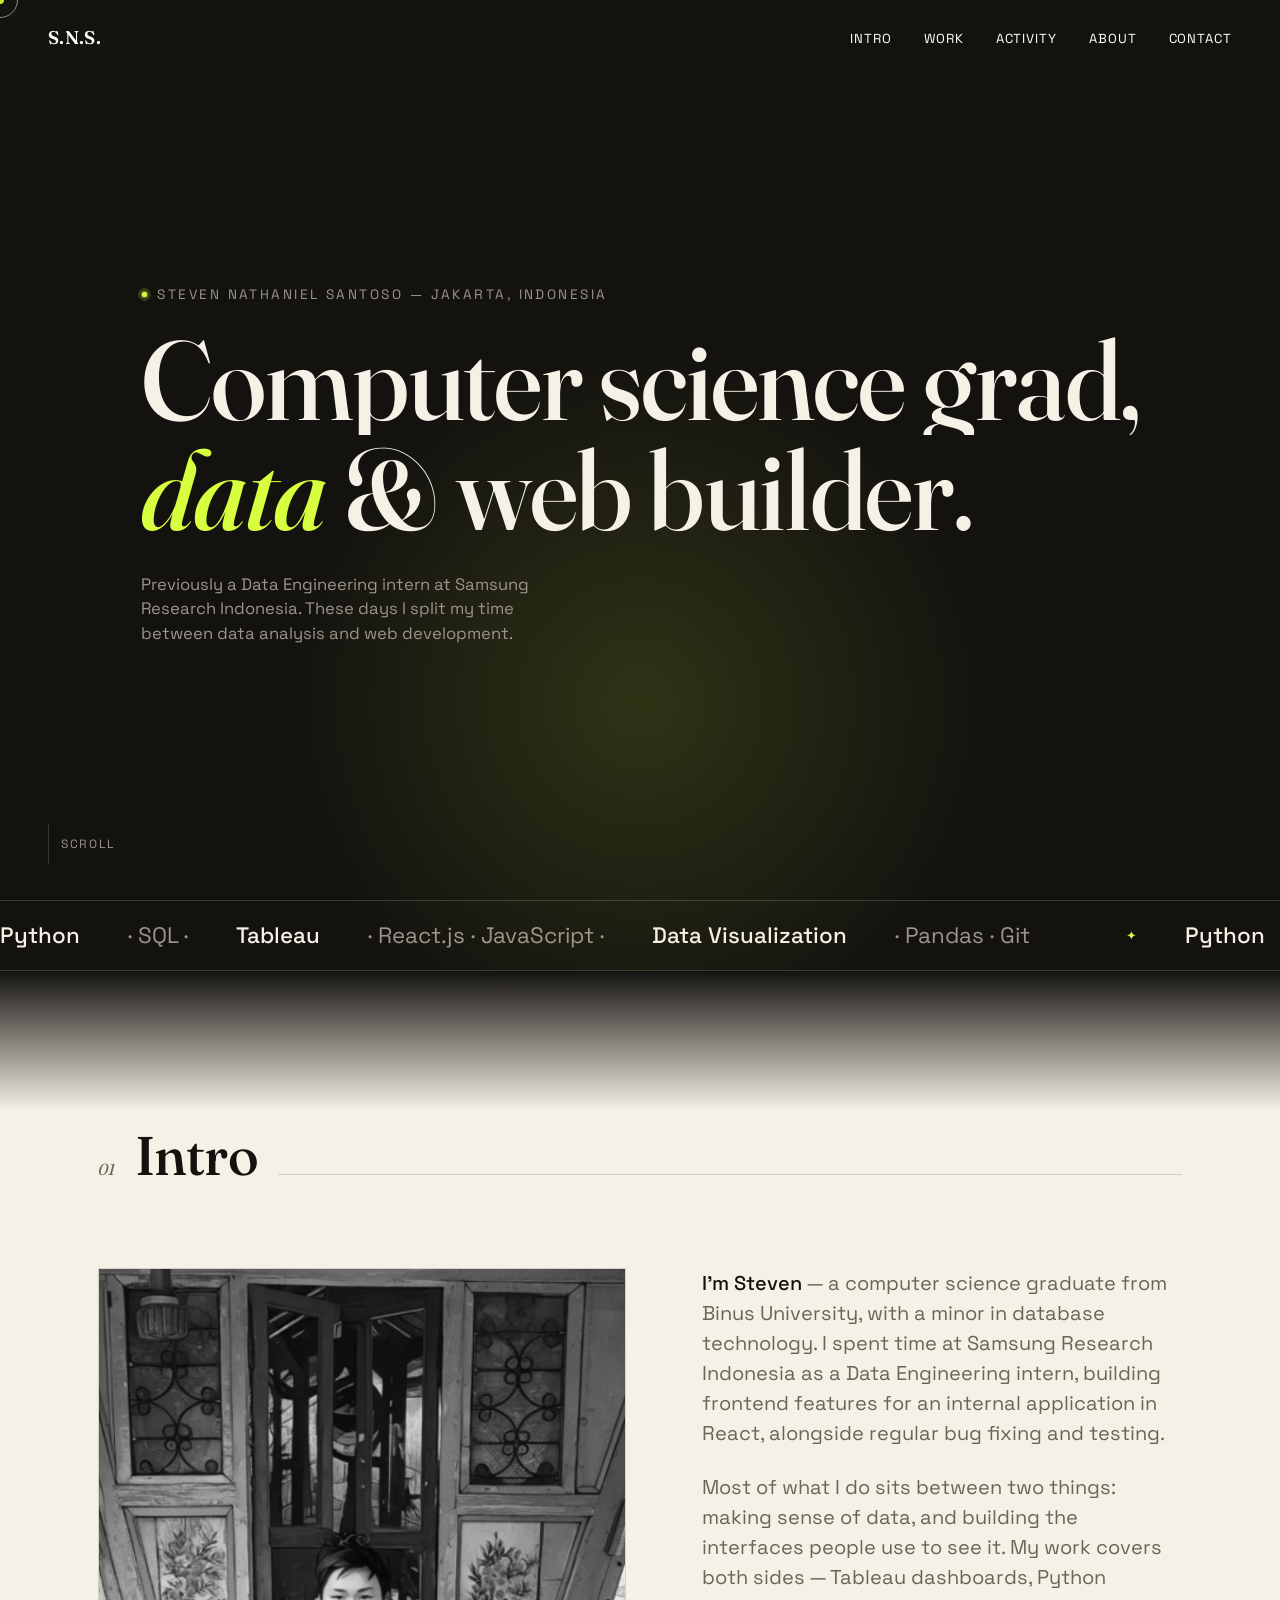
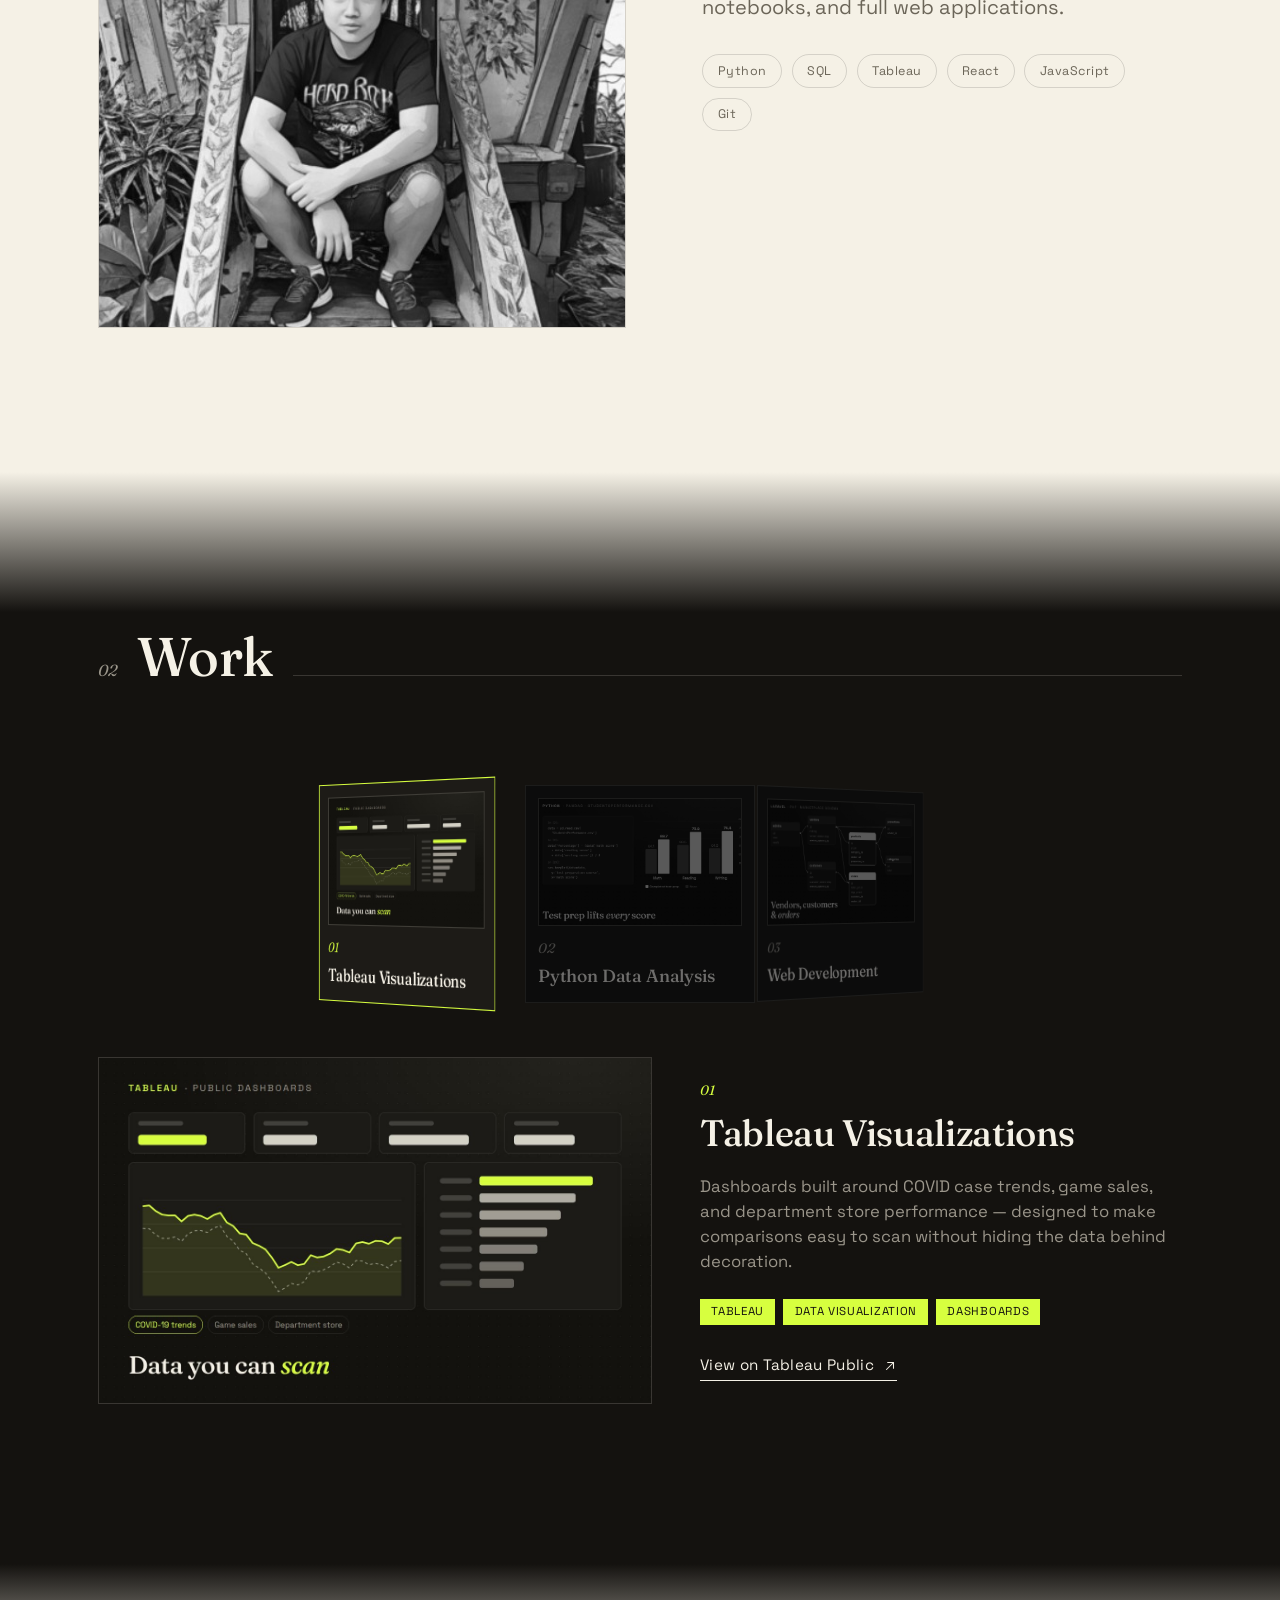
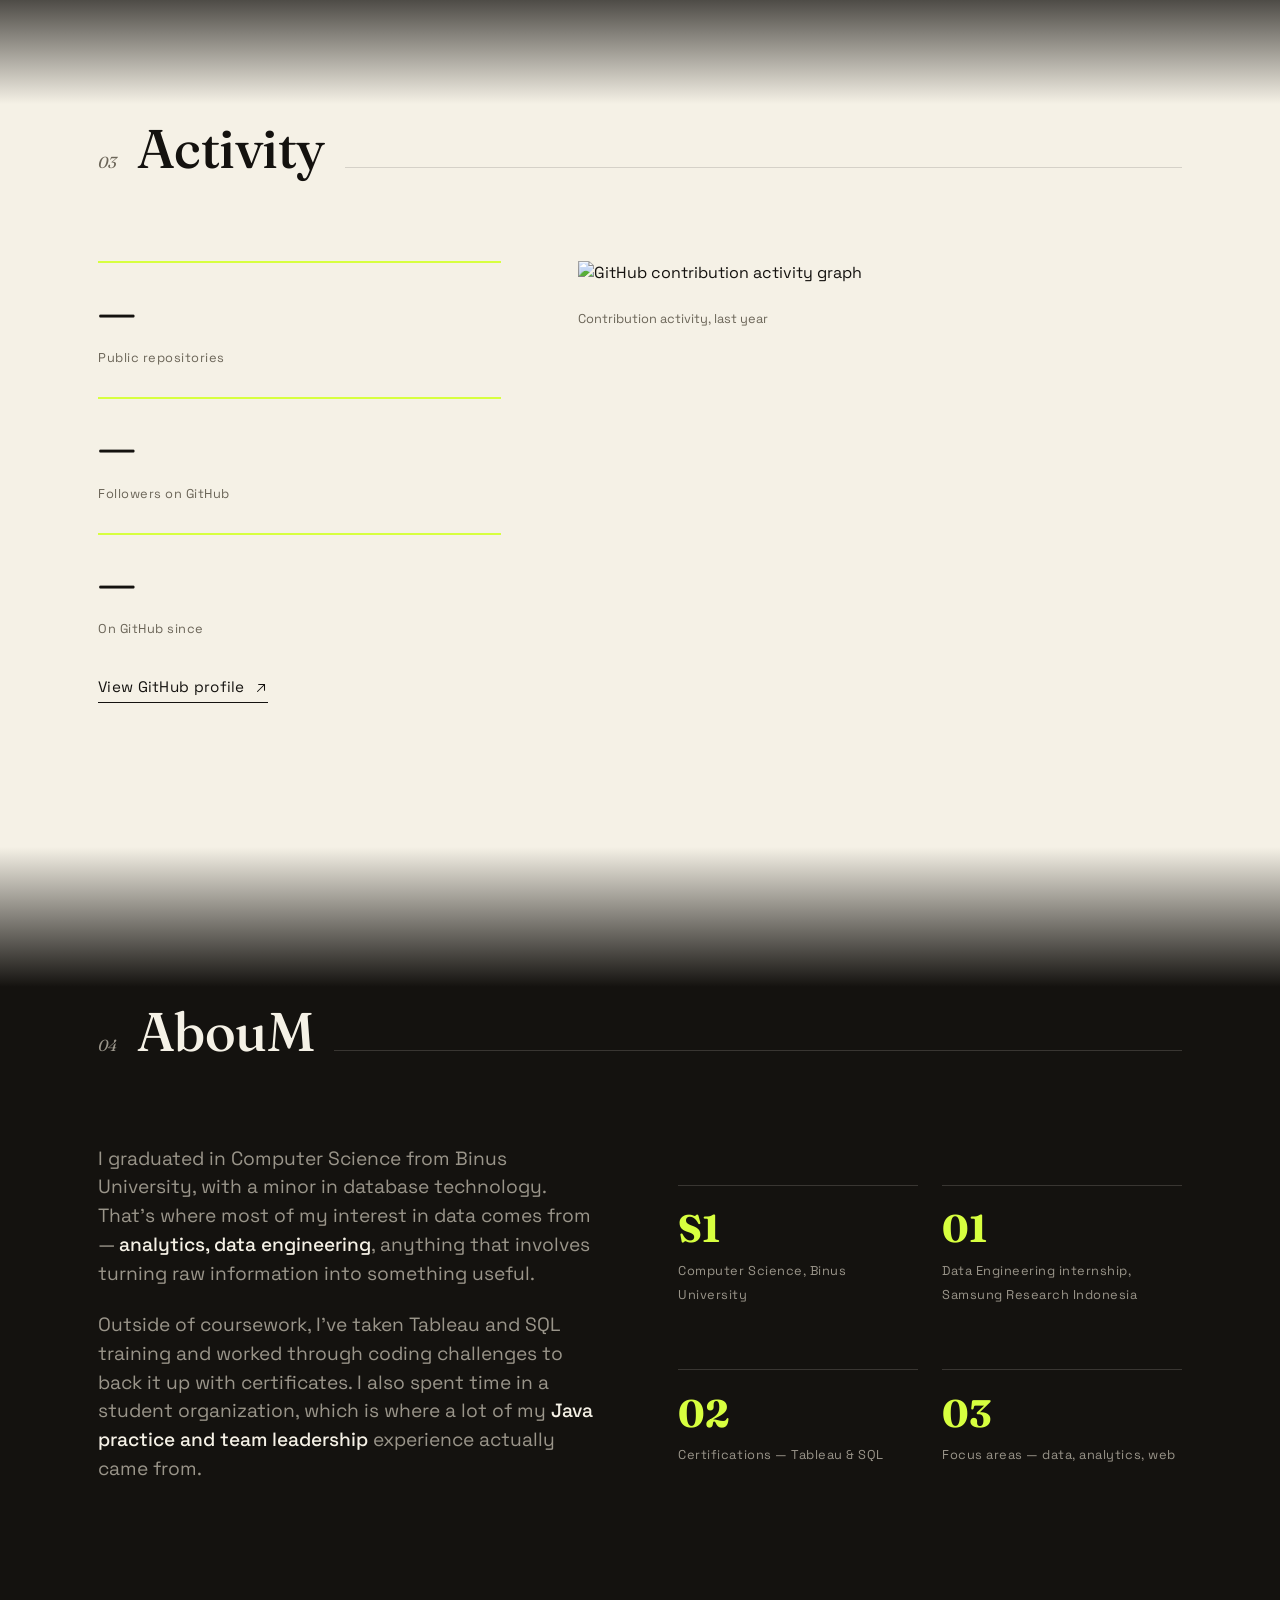
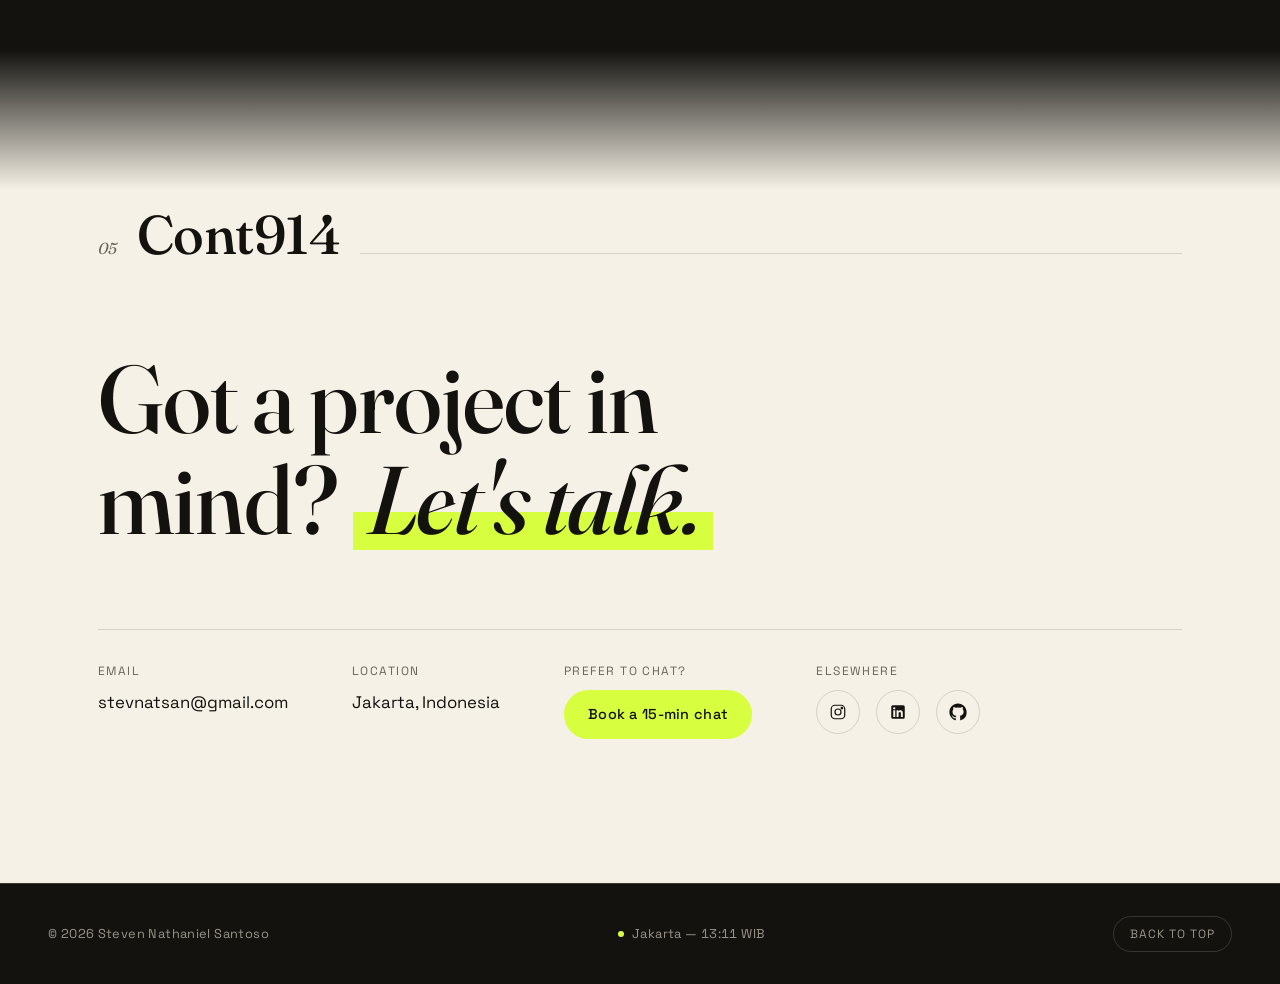
==== index.html @ 6336bec2 "Merge pull request #9 from Stevnatsan/claude/mobile-website-compatibility-7t43sc Turn Work section i" ====
<!DOCTYPE html>
<html lang="en">
<head>
	<meta charset="utf-8" />
	<meta name="viewport" content="width=device-width, initial-scale=1" />
	<title>Steven Nathaniel Santoso — Portfolio</title>
	<meta name="description" content="Steven Nathaniel Santoso — data and web development portfolio. Tableau dashboards, Python data analysis, and full-stack web projects." />

	<link rel="preconnect" href="https://fonts.googleapis.com" />
	<link rel="preconnect" href="https://fonts.gstatic.com" crossorigin />
	<link rel="preconnect" href="https://api.github.com" />
	<link rel="preconnect" href="https://app.cal.com" />
	<link href="https://fonts.googleapis.com/css2?family=Fraunces:ital,opsz,wght@0,9..144,400;0,9..144,500;0,9..144,600;1,9..144,500&family=Space+Grotesk:wght@400;500;700&display=swap" rel="stylesheet" />

	<link rel="stylesheet" href="assets/css/portfolio.css" />
</head>
<body id="top">

	<a class="skip-link" href="#main">Skip to content</a>

	<!-- grain texture overlay -->
	<svg class="grain" xmlns="http://www.w3.org/2000/svg" aria-hidden="true">
		<filter id="noise"><feTurbulence type="fractalNoise" baseFrequency="0.85" numOctaves="2" stitchTiles="stitch" /></filter>
		<rect width="100%" height="100%" filter="url(#noise)" />
	</svg>

	<!-- preloader -->
	<div class="preloader" aria-hidden="true">
		<span class="preloader__mark">Steven N. Santoso</span>
		<span class="preloader__count">0%</span>
	</div>

	<!-- custom cursor -->
	<div class="cursor"></div>
	<div class="cursor-ring"></div>

	<!-- header -->
	<header class="site-header">
		<a class="logo" href="#top" data-magnetic>S.N.S.</a>
		<nav class="site-nav" id="site-nav">
			<ul>
				<li><a href="#intro">Intro</a></li>
				<li><a href="#work">Work</a></li>
				<li><a href="#activity">Activity</a></li>
				<li><a href="#about">About</a></li>
				<li><a href="#contact">Contact</a></li>
			</ul>
		</nav>
		<button class="nav-toggle" id="nav-toggle" aria-label="Toggle navigation" aria-expanded="false" aria-controls="site-nav">
			<svg width="22" height="22" viewBox="0 0 24 24" fill="none" stroke="currentColor" stroke-width="1.8" stroke-linecap="round"><line x1="3" y1="7" x2="21" y2="7"/><line x1="3" y1="17" x2="21" y2="17"/></svg>
		</button>
	</header>

	<main id="main" tabindex="-1">

		<!-- hero — dark -->
		<section class="hero tone-dark" id="hero">
			<div class="hero__glow" aria-hidden="true"></div>
			<div class="container">
				<p class="hero__eyebrow">Steven Nathaniel Santoso — Jakarta, Indonesia</p>
				<h1>
					<span class="line"><span>Computer science grad,</span></span>
					<span class="line"><span><em>data</em> &amp; web builder.</span></span>
				</h1>
				<p class="hero__sub">Previously a Data Engineering intern at Samsung Research Indonesia. These days I split my time between data analysis and web development.</p>
			</div>
			<div class="hero__scroll">
				<span class="hero__scroll-line"></span>
				Scroll
			</div>
		</section>

		<!-- marquee — dark -->
		<div class="marquee tone-dark" aria-hidden="true">
			<div class="marquee__track">
				<span><b>Python</b> · SQL · <b>Tableau</b> · React.js · JavaScript · <b>Data Visualization</b> · Pandas · Git</span>
				<span><b>Python</b> · SQL · <b>Tableau</b> · React.js · JavaScript · <b>Data Visualization</b> · Pandas · Git</span>
			</div>
		</div>

		<!-- intro — light -->
		<section class="tone-light" id="intro">
			<div class="container">
				<div class="section-head">
					<span class="num">01</span>
					<h2>Intro</h2>
					<span class="rule"></span>
				</div>
				<div class="intro__grid">
					<div class="intro__portrait reveal">
						<img src="images/Profilepicture.jpeg" alt="Portrait of Steven Nathaniel Santoso" loading="lazy" />
					</div>
					<div class="intro__text">
						<p class="reveal"><b>I'm Steven</b> — a computer science graduate from Binus University, with a minor in database technology. I spent time at Samsung Research Indonesia as a Data Engineering intern, building frontend features for an internal application in React, alongside regular bug fixing and testing.</p>
						<p class="reveal" data-delay="100">Most of what I do sits between two things: making sense of data, and building the interfaces people use to see it. My work covers both sides — Tableau dashboards, Python notebooks, and full web applications.</p>
						<div class="intro__tags reveal" data-delay="200">
							<span>Python</span><span>SQL</span><span>Tableau</span><span>React</span><span>JavaScript</span><span>Git</span>
						</div>
					</div>
				</div>
			</div>
		</section>

		<!-- work — dark -->
		<section class="tone-dark" id="work">
			<div class="container">
				<div class="section-head">
					<span class="num">02</span>
					<h2>Work</h2>
					<span class="rule"></span>
				</div>

				<div class="project-fan reveal">
					<div class="project-fan__ring">
						<button type="button" class="project-fan__card is-active" style="--i:-1" data-target="project-1" aria-controls="project-1" aria-pressed="true">
							<span class="project-fan__media"><img src="images/cover-tableau.jpg" alt="" loading="lazy" /></span>
							<span class="project-fan__index">01</span>
							<span class="project-fan__title">Tableau Visualizations</span>
						</button>
						<button type="button" class="project-fan__card" style="--i:0" data-target="project-2" aria-controls="project-2" aria-pressed="false">
							<span class="project-fan__media"><img src="images/cover-python.jpg" alt="" loading="lazy" /></span>
							<span class="project-fan__index">02</span>
							<span class="project-fan__title">Python Data Analysis</span>
						</button>
						<button type="button" class="project-fan__card" style="--i:1" data-target="project-3" aria-controls="project-3" aria-pressed="false">
							<span class="project-fan__media"><img src="images/cover-web.jpg" alt="" loading="lazy" /></span>
							<span class="project-fan__index">03</span>
							<span class="project-fan__title">Web Development</span>
						</button>
					</div>
					<div class="project-fan__details">
						<div class="project-fan__detail is-active" id="project-1">
							<img class="project-fan__cover" src="images/cover-tableau.jpg" alt="Dashboard-style cover for the Tableau visualizations" loading="lazy" />
							<div class="project-fan__body">
								<span class="project-fan__index">01</span>
								<h3 class="project-fan__detail-title">Tableau Visualizations</h3>
								<p class="project__desc">Dashboards built around COVID case trends, game sales, and department store performance — designed to make comparisons easy to scan without hiding the data behind decoration.</p>
								<div class="project__tags"><span>Tableau</span><span>Data Visualization</span><span>Dashboards</span></div>
								<a class="project__link" href="https://public.tableau.com/app/profile/steven.nathaniel.santoso/vizzes" target="_blank" rel="noopener">
									View on Tableau Public
									<svg viewBox="0 0 24 24" fill="none" stroke="currentColor" stroke-width="1.8" stroke-linecap="round" stroke-linejoin="round"><line x1="6" y1="18" x2="18" y2="6"/><polyline points="8 6 18 6 18 16"/></svg>
								</a>
							</div>
						</div>
						<div class="project-fan__detail" id="project-2">
							<img class="project-fan__cover" src="images/cover-python.jpg" alt="Bar chart from the Students Performance notebook: students who completed test prep scored higher in math, reading and writing" loading="lazy" />
							<div class="project-fan__body">
								<span class="project-fan__index">02</span>
								<h3 class="project-fan__detail-title">Python Data Analysis</h3>
								<p class="project__desc">Notebooks focused on cleaning raw datasets and comparing variables to produce predictive results, charted out as clear, readable graphs.</p>
								<div class="project__tags"><span>Python</span><span>Pandas</span><span>Predictive Analysis</span></div>
								<a class="project__link" href="https://github.com/Stevnatsan/Python-Collab" target="_blank" rel="noopener">
									View on GitHub
									<svg viewBox="0 0 24 24" fill="none" stroke="currentColor" stroke-width="1.8" stroke-linecap="round" stroke-linejoin="round"><line x1="6" y1="18" x2="18" y2="6"/><polyline points="8 6 18 6 18 16"/></svg>
								</a>
							</div>
						</div>
						<div class="project-fan__detail" id="project-3">
							<img class="project-fan__cover" src="images/cover-web.jpg" alt="Database diagram of the marketplace app: admins, vendors, customers, products, orders, promotions and categories" loading="lazy" />
							<div class="project-fan__body">
								<span class="project-fan__index">03</span>
								<h3 class="project-fan__detail-title">Web Development</h3>
								<p class="project__desc">Full-stack projects with a working database behind them, built with usability in mind — following the eight golden rules of interface design rather than just chasing a look.</p>
								<div class="project__tags"><span>JavaScript</span><span>Full-Stack</span><span>Database</span></div>
								<a class="project__link" href="https://github.com/Stevnatsan/Web-Development" target="_blank" rel="noopener">
									View on GitHub
									<svg viewBox="0 0 24 24" fill="none" stroke="currentColor" stroke-width="1.8" stroke-linecap="round" stroke-linejoin="round"><line x1="6" y1="18" x2="18" y2="6"/><polyline points="8 6 18 6 18 16"/></svg>
								</a>
							</div>
						</div>
					</div>
				</div>
			</div>
		</section>

		<!-- activity — light -->
		<section class="tone-light" id="activity">
			<div class="container">
				<div class="section-head">
					<span class="num">03</span>
					<h2>Activity</h2>
					<span class="rule"></span>
				</div>
				<div class="activity__grid">
					<div class="activity__stats reveal">
						<div class="stat"><strong data-stat="repos">—</strong><span>Public repositories</span></div>
						<div class="stat"><strong data-stat="followers">—</strong><span>Followers on GitHub</span></div>
						<div class="stat"><strong data-stat="since">—</strong><span>On GitHub since</span></div>
						<a class="project__link" href="https://github.com/Stevnatsan" target="_blank" rel="noopener">
							View GitHub profile
							<svg viewBox="0 0 24 24" fill="none" stroke="currentColor" stroke-width="1.8" stroke-linecap="round" stroke-linejoin="round"><line x1="6" y1="18" x2="18" y2="6"/><polyline points="8 6 18 6 18 16"/></svg>
						</a>
					</div>
					<div class="activity__heatmap reveal" data-delay="120">
						<div class="heatmap" id="heatmap" role="img" aria-label="GitHub contribution activity over the last year">
							<p class="heatmap__loading">Loading contribution activity…</p>
						</div>
						<span class="heatmap__total" id="heatmap-total"></span>
					</div>
				</div>
			</div>
		</section>

		<!-- about — dark -->
		<section class="tone-dark" id="about">
			<div class="container">
				<div class="section-head">
					<span class="num">04</span>
					<h2>About</h2>
					<span class="rule"></span>
				</div>
				<div class="about__grid">
					<div class="about">
						<p class="reveal">I graduated in Computer Science from Binus University, with a minor in database technology. That's where most of my interest in data comes from — <b>analytics, data engineering</b>, anything that involves turning raw information into something useful.</p>
						<p class="reveal" data-delay="100">Outside of coursework, I've taken Tableau and SQL training and worked through coding challenges to back it up with certificates. I also spent time in a student organization, which is where a lot of my <b>Java practice and team leadership</b> experience actually came from.</p>
					</div>
					<div class="about__stats reveal" data-delay="150">
						<div><strong>S1</strong><span>Computer Science, Binus University</span></div>
						<div><strong>01</strong><span>Data Engineering internship, Samsung Research Indonesia</span></div>
						<div><strong>02</strong><span>Certifications — Tableau &amp; SQL</span></div>
						<div><strong>03</strong><span>Focus areas — data, analytics, web</span></div>
					</div>
				</div>
			</div>
		</section>

		<!-- contact — light -->
		<section class="tone-light" id="contact">
			<div class="container contact">
				<div class="section-head">
					<span class="num">05</span>
					<h2>Contact</h2>
					<span class="rule"></span>
				</div>
				<h2 class="big reveal">Got a project in mind? <a href="mailto:stevnatsan@gmail.com" data-magnetic>Let's talk.</a></h2>
				<div class="contact__meta reveal" data-delay="100">
					<div class="contact__col">
						<span class="label">Email</span>
						<a href="mailto:stevnatsan@gmail.com">stevnatsan@gmail.com</a>
					</div>
					<div class="contact__col">
						<span class="label">Location</span>
						<p>Jakarta, Indonesia</p>
					</div>
					<div class="contact__col">
						<span class="label">Prefer to chat?</span>
						<button class="btn-accent" data-cal-link="steven-santoso" data-cal-config='{"layout":"month_view"}' data-magnetic>
							Book a 15-min chat
						</button>
					</div>
					<div class="contact__col">
						<span class="label">Elsewhere</span>
						<div class="contact__socials">
							<a href="https://www.instagram.com/steven.ns/" target="_blank" rel="noopener" aria-label="Instagram" data-magnetic>
								<svg viewBox="0 0 24 24" fill="none" stroke="currentColor" stroke-width="1.6"><rect x="3" y="3" width="18" height="18" rx="5"/><circle cx="12" cy="12" r="4"/><circle cx="17.2" cy="6.8" r="1"/></svg>
							</a>
							<a href="https://www.linkedin.com/in/steven-nathaniel-santoso-10338a22a/" target="_blank" rel="noopener" aria-label="LinkedIn" data-magnetic>
								<svg viewBox="0 0 24 24" fill="currentColor"><path d="M19 3H5a2 2 0 0 0-2 2v14a2 2 0 0 0 2 2h14a2 2 0 0 0 2-2V5a2 2 0 0 0-2-2ZM8.34 18.5H5.67V9.77h2.67v8.73ZM7 8.6a1.55 1.55 0 1 1 0-3.1 1.55 1.55 0 0 1 0 3.1Zm11.5 9.9h-2.67v-4.24c0-1.01-.02-2.3-1.4-2.3-1.41 0-1.63 1.1-1.63 2.24v4.3H10.1V9.77h2.56v1.19h.04c.36-.68 1.23-1.4 2.53-1.4 2.7 0 3.2 1.78 3.2 4.1v4.84Z"/></svg>
							</a>
							<a href="https://github.com/Stevnatsan" target="_blank" rel="noopener" aria-label="GitHub" data-magnetic>
								<svg viewBox="0 0 24 24" fill="currentColor"><path d="M12 .5C5.73.5.5 5.73.5 12c0 5.09 3.29 9.4 7.86 10.93.57.1.78-.25.78-.55 0-.27-.01-1.15-.02-2.09-3.2.7-3.88-1.36-3.88-1.36-.53-1.33-1.29-1.69-1.29-1.69-1.05-.72.08-.71.08-.71 1.17.08 1.78 1.2 1.78 1.2 1.03 1.77 2.71 1.26 3.37.96.1-.75.4-1.26.73-1.55-2.55-.29-5.23-1.28-5.23-5.69 0-1.26.45-2.29 1.19-3.09-.12-.29-.52-1.46.11-3.05 0 0 .97-.31 3.18 1.18a10.9 10.9 0 0 1 5.8 0c2.2-1.49 3.17-1.18 3.17-1.18.63 1.59.23 2.76.11 3.05.74.8 1.19 1.83 1.19 3.09 0 4.42-2.69 5.39-5.25 5.68.41.36.78 1.08.78 2.17 0 1.57-.01 2.83-.01 3.22 0 .3.2.66.79.55A10.99 10.99 0 0 0 23.5 12C23.5 5.73 18.27.5 12 .5Z"/></svg>
							</a>
						</div>
					</div>
				</div>
			</div>
		</section>

	</main>

	<footer class="site-footer tone-dark">
		<p>&copy; <span data-year>2026</span> Steven Nathaniel Santoso</p>
		<p class="live-clock"><span class="live-dot" aria-hidden="true"></span><span data-clock>Jakarta — --:-- WIB</span></p>
		<a class="back-to-top" href="#top">Back to top</a>
	</footer>

	<!-- Cal.com embed (official snippet) -->
	<script type="text/javascript">
		(function (C, A, L) { let p = function (a, ar) { a.q.push(ar); }; let d = C.document; C.Cal = C.Cal || function () { let cal = C.Cal; let ar = arguments; if (!cal.loaded) { cal.ns = {}; cal.q = cal.q || []; d.head.appendChild(d.createElement("script")).src = A; cal.loaded = true; } if (ar[0] === L) { const api = function () { p(api, arguments); }; const namespace = ar[1]; api.q = api.q || []; if (typeof namespace === "string") { cal.ns[namespace] = cal.ns[namespace] || api; p(cal.ns[namespace], ar); p(cal, ["initNamespace", namespace]); } else p(cal, ar); return; } p(cal, ar); }; })(window, "https://app.cal.com/embed/embed.js", "init");
		Cal("init", { origin: "https://cal.com" });
		Cal("ui", { styles: { branding: { brandColor: "#d7ff3f" } }, hideEventTypeDetails: false, layout: "month_view" });
	</script>

	<script src="assets/js/portfolio.js"></script>
</body>
</html>
---- assets/css/portfolio.css ----
/* =========================================================
   Steven N. Santoso — Portfolio
   "Two-Tone Print": background flips light/dark per section,
   single accent color used consistently across both.
   ========================================================= */

:root{
  --accent: #d7ff3f;
  --accent-ink: #14120f;

  /* dark-tone defaults — anything outside an explicit .tone-* wrapper
     (fixed header, cursor, preloader, grain) inherits these */
  --bg: #14120f;
  --ink: #f5f1e6;
  --muted: #9a958a;
  --line: rgba(245,241,230,.16);
  --panel: #1d1b17;

  --font-display: "Fraunces", "Iowan Old Style", ui-serif, Georgia, serif;
  --font-body: "Space Grotesk", "Segoe UI", ui-sans-serif, system-ui, sans-serif;

  --container: 1180px;
  --gutter: clamp(1.25rem, 4vw, 3rem);
  --ease: cubic-bezier(.16,.84,.24,1);
}

.tone-light{
  --bg: #f5f1e6;
  --ink: #14120f;
  --muted: #6b6558;
  --line: rgba(20,18,15,.14);
  --panel: #ece5d4;
}
.tone-dark{
  --bg: #14120f;
  --ink: #f5f1e6;
  --muted: #9a958a;
  --line: rgba(245,241,230,.16);
  --panel: #1d1b17;
}

*, *::before, *::after{ box-sizing: border-box; }
html{ background: var(--bg); scroll-behavior: smooth; }
body{
  margin: 0;
  background: var(--bg);
  color: var(--ink);
  font-family: var(--font-body);
  font-size: 16px;
  line-height: 1.5;
  -webkit-font-smoothing: antialiased;
  overflow-x: hidden;
}
img{ max-width: 100%; display: block; }
a{ color: inherit; text-decoration: none; }
ul{ list-style: none; margin: 0; padding: 0; }
h1,h2,h3,h4,p{ margin: 0; }
button{ font: inherit; background: none; border: none; }

::selection{ background: var(--accent); color: var(--accent-ink); }

.container{
  max-width: var(--container);
  margin-inline: auto;
  padding-inline: var(--gutter);
}

/* ---------- skip link ---------- */
.skip-link{
  position: fixed;
  top: -100%;
  left: 1rem;
  z-index: 1000;
  background: var(--accent);
  color: var(--accent-ink);
  padding: .75rem 1.25rem;
  border-radius: 999px;
  font-size: .85rem;
  font-weight: 500;
  transition: top .2s var(--ease);
}
.skip-link:focus{ top: 1rem; }
/* tabindex="-1" makes #main a valid focus target for the skip link above;
   it's not itself interactive, so it doesn't need a ring drawn around
   the entire page content. */
main:focus{ outline: none; }

/* ---------- grain overlay ---------- */
.grain{
  position: fixed;
  inset: 0;
  z-index: 500;
  pointer-events: none;
  opacity: .05;
  mix-blend-mode: overlay;
}

/* ---------- preloader ---------- */
.preloader{
  position: fixed;
  inset: 0;
  z-index: 900;
  background: #14120f;
  display: flex;
  align-items: flex-end;
  justify-content: space-between;
  padding: var(--gutter);
  font-family: var(--font-body);
}
.preloader__mark{
  font-size: .85rem;
  letter-spacing: .12em;
  color: #9a958a;
  text-transform: uppercase;
}
.preloader__count{
  font-family: var(--font-display);
  font-size: clamp(3rem, 12vw, 8rem);
  font-weight: 500;
  color: var(--accent);
  font-variant-numeric: tabular-nums;
}
.preloader.is-done{
  transition: transform .9s var(--ease);
  transform: translateY(-100%);
}

/* ---------- custom cursor ---------- */
.cursor{
  position: fixed;
  top: 0; left: 0;
  width: 8px; height: 8px;
  border-radius: 50%;
  background: var(--accent);
  pointer-events: none;
  z-index: 800;
  transform: translate(-50%,-50%);
  mix-blend-mode: difference;
  display: none;
}
.cursor-ring{
  position: fixed;
  top: 0; left: 0;
  width: 36px; height: 36px;
  border-radius: 50%;
  border: 1px solid rgba(255,255,255,.55);
  pointer-events: none;
  z-index: 799;
  mix-blend-mode: difference;
  transform: translate(-50%,-50%);
  transition: width .25s var(--ease), height .25s var(--ease), border-color .25s var(--ease);
  display: none;
}
.cursor-ring.is-active{ width: 60px; height: 60px; border-color: var(--accent); }
@media (hover:hover) and (pointer:fine){
  .cursor, .cursor-ring{ display: block; }
}

/* ---------- header ---------- */
.site-header{
  position: fixed;
  top: 0; left: 0; right: 0;
  z-index: 300;
  display: flex;
  align-items: center;
  justify-content: space-between;
  padding: 1.5rem var(--gutter);
  color: #fff;
  transition: top .4s var(--ease);
}
.site-header .logo{
  font-family: var(--font-display);
  font-weight: 600;
  font-size: 1.15rem;
  letter-spacing: .02em;
  mix-blend-mode: difference;
}
.site-nav ul{
  display: flex;
  gap: clamp(.85rem, 2.5vw, 2.2rem);
}
.site-nav a{
  position: relative;
  font-size: .82rem;
  letter-spacing: .07em;
  text-transform: uppercase;
  padding-bottom: 2px;
  mix-blend-mode: difference;
}
.site-nav a::after{
  content: "";
  position: absolute;
  left: 0; bottom: 0;
  height: 1px;
  width: 100%;
  background: currentColor;
  transform: scaleX(0);
  transform-origin: right;
  transition: transform .4s var(--ease);
}
.site-nav a:hover::after{ transform: scaleX(1); transform-origin: left; }

.nav-toggle{
  display: none;
  align-items: center;
  justify-content: center;
  width: 44px;
  height: 44px;
  margin-right: -11px; /* offsets the larger hit target so the icon stays visually aligned with the edge */
  color: #fff;
  cursor: pointer;
  touch-action: manipulation;
}

@media (max-width: 760px){
  .site-nav{
    position: fixed;
    top: 0; left: 0; right: 0;
    background: #14120f;
    display: flex;
    flex-direction: column;
    align-items: center;
    padding: 6.5rem 0 2.5rem;
    box-shadow: 0 24px 48px rgba(0,0,0,.35);
    transform: translateY(-100%);
    transition: transform .4s var(--ease);
    z-index: 250;
  }
  .site-nav.is-open{ transform: translateY(0); }
  .site-nav ul{ flex-direction: column; text-align: center; gap: 1.25rem; }
  .site-nav a{ font-size: 1.25rem; font-family: var(--font-display); color: #f5f1e6; mix-blend-mode: normal; }
  .nav-toggle{ display: flex; z-index: 260; }
}

/* ---------- section shell ---------- */
section{
  position: relative;
  z-index: 0; /* gives the section its own stacking context, so the
                 ::before gradient's z-index:-1 below is contained
                 locally instead of sinking behind the section's own
                 background paint */
  padding: clamp(5rem, 12vw, 9rem) 0;
  background: var(--bg);
  color: var(--ink);
}
/* Softens the hard dark/light cut at each section boundary into a short
   gradient instead — sections alternate tone strictly, so a light
   section's incoming edge is always from dark and vice versa. */
section:not(.hero)::before{
  content: "";
  position: absolute;
  top: 0; left: 0; right: 0;
  height: 140px;
  z-index: -1;
  pointer-events: none;
}
.tone-light:not(.hero)::before{ background: linear-gradient(to bottom, #14120f, transparent); }
.tone-dark:not(.hero)::before{ background: linear-gradient(to bottom, #f5f1e6, transparent); }
.section-head{
  display: flex;
  align-items: baseline;
  gap: 1.25rem;
  margin-bottom: clamp(2.5rem, 6vw, 4.5rem);
}
.section-head .num{
  font-family: var(--font-display);
  font-style: italic;
  color: var(--muted);
  font-size: 1rem;
}
.section-head h2{
  font-family: var(--font-display);
  font-weight: 500;
  font-size: clamp(2rem, 5vw, 3.4rem);
  letter-spacing: -.01em;
}
.section-head .rule{
  flex: 1;
  height: 1px;
  background: var(--line);
}

@media (max-width: 760px){
  section{ padding: 3rem 0; }
  .section-head{ margin-bottom: 2rem; }
  section:not(.hero)::before{ height: 70px; }
}

.reveal{
  opacity: 0;
  transform: translateY(40px);
}

/* ---------- buttons ---------- */
.btn-accent{
  display: inline-flex;
  align-items: center;
  gap: .5rem;
  background: var(--accent);
  color: var(--accent-ink);
  cursor: pointer;
  padding: .85rem 1.5rem;
  font-weight: 500;
  font-size: .9rem;
  letter-spacing: .02em;
  border-radius: 999px;
  transition: transform .3s var(--ease), box-shadow .3s var(--ease);
}
.btn-accent:hover{ transform: translateY(-2px); box-shadow: 0 10px 28px rgba(215,255,63,.28); }

/* ---------- hero ---------- */
.hero{
  min-height: 100svh;
  display: flex;
  flex-direction: column;
  justify-content: center;
  padding-top: 6rem;
  padding-bottom: 4rem;
}
.hero__glow{
  position: absolute;
  width: 60vw;
  height: 60vw;
  max-width: 900px;
  max-height: 900px;
  top: 50%; left: 50%;
  transform: translate(-50%,-50%);
  background: radial-gradient(circle, rgba(215,255,63,.14), transparent 65%);
  pointer-events: none;
  z-index: 0;
}
.hero__eyebrow{
  position: relative;
  z-index: 1;
  font-size: .85rem;
  letter-spacing: .18em;
  text-transform: uppercase;
  color: var(--muted);
  display: flex;
  align-items: center;
  gap: .6rem;
  margin-bottom: 1.25rem;
}
.hero__eyebrow::before{
  content: "";
  width: 7px; height: 7px;
  border-radius: 50%;
  background: var(--accent);
  border: 1px solid rgba(20,18,15,.5);
  box-shadow: 0 0 0 3px rgba(215,255,63,.16);
}
.hero h1{
  position: relative;
  z-index: 1;
  font-family: var(--font-display);
  font-weight: 500;
  font-size: clamp(2.6rem, 9vw, 7rem);
  line-height: .98;
  letter-spacing: -.01em;
}
.hero h1 .line{ overflow: hidden; display: block; }
.hero h1 .line span{ display: inline-block; will-change: transform; }
.hero h1 em{ font-style: italic; color: var(--accent); }
.hero__sub{
  position: relative;
  z-index: 1;
  max-width: 40ch;
  margin-top: 1.75rem;
  color: var(--muted);
  font-size: clamp(1rem, 1.3vw, 1.15rem);
}
.hero__scroll{
  position: absolute;
  bottom: 2.25rem;
  left: var(--gutter);
  display: flex;
  align-items: center;
  gap: .75rem;
  font-size: .75rem;
  letter-spacing: .14em;
  text-transform: uppercase;
  color: var(--muted);
}
.hero__scroll-line{ width: 1px; height: 40px; background: var(--line); position: relative; overflow: hidden; }
.hero__scroll-line::after{
  content: "";
  position: absolute;
  top: -100%; left: 0;
  width: 100%; height: 100%;
  background: var(--accent);
  animation: scrollline 2.2s var(--ease) infinite;
}
@keyframes scrollline{
  0%{ top: -100%; }
  60%{ top: 100%; }
  100%{ top: 100%; }
}

/* ---------- marquee ---------- */
.marquee{
  border-top: 1px solid var(--line);
  border-bottom: 1px solid var(--line);
  overflow: hidden;
  padding: 1.1rem 0;
}
.marquee__track{
  display: flex;
  width: max-content;
  gap: 3rem;
  animation: marquee 28s linear infinite;
}
.marquee__track span{
  font-size: clamp(1rem, 2vw, 1.4rem);
  color: var(--muted);
  white-space: nowrap;
  display: flex;
  align-items: center;
  gap: 3rem;
}
.marquee__track span b{ color: var(--ink); font-weight: 500; }
.marquee__track span::after{ content: "\2726"; color: var(--accent); font-size: .8rem; margin-left: 3rem; }
@keyframes marquee{ from{ transform: translateX(0); } to{ transform: translateX(-50%); } }

/* ---------- intro ---------- */
.intro__grid{
  display: grid;
  grid-template-columns: 1.1fr 1fr;
  gap: clamp(2rem, 6vw, 5rem);
  align-items: start;
}
.intro__portrait{
  position: relative;
  aspect-ratio: 4/5;
  overflow: hidden;
  border: 1px solid var(--line);
}
.intro__portrait img{
  width: 100%; height: 100%; object-fit: cover;
  filter: grayscale(1) contrast(1.05);
  transform: scale(1.05);
  transition: filter .6s var(--ease), transform .6s var(--ease);
}
.intro__portrait:hover img{ filter: grayscale(0); transform: scale(1); }
.intro__text p{ color: var(--muted); font-size: clamp(1.05rem, 1.6vw, 1.25rem); margin-bottom: 1.5rem; }
.intro__text p b{ color: var(--ink); font-weight: 500; }
.intro__tags{ display: flex; flex-wrap: wrap; gap: .6rem; margin-top: 2rem; }
.intro__tags span{
  border: 1px solid var(--line);
  padding: .4rem .9rem;
  font-size: .78rem;
  letter-spacing: .04em;
  color: var(--muted);
  border-radius: 999px;
}

/* ---------- work: 3D fan of project tiles ----------
   Tiles sit on an arc, each rotated by its --i slot around a pivot
   380px behind the plane (radius >= half-width / tan(17deg), so
   neighbours meet edge to edge instead of slicing through each other).
   The selected tile slides further out along its own ray; its details
   show in a flat panel underneath so the text is never skewed. */
.project-fan{ margin: 1rem 0; }
.project-fan__ring{
  position: relative;
  height: 17rem;
  perspective: 1500px;
  perspective-origin: 50% 40%;
  transform-style: preserve-3d;
  /* side tiles swing behind this element's plane; without this it
     would swallow pointer events on the parts of them behind it */
  pointer-events: none;
}
.project-fan__card{
  position: absolute;
  top: 1rem;
  left: 50%;
  width: 230px;
  margin-left: -115px;
  padding: .75rem;
  background: var(--panel);
  border: 1px solid var(--line);
  color: inherit;
  font: inherit;
  text-align: left;
  cursor: pointer;
  pointer-events: auto;
  transform: translateZ(-380px) rotateY(calc(var(--i) * 34deg)) translateZ(380px);
  transition: transform .55s var(--ease), filter .5s var(--ease), border-color .4s var(--ease);
  /* dimmed with brightness, not opacity: translucent tiles would show
     each other through where they overlap */
  filter: grayscale(.7) brightness(.45);
}
.project-fan__card:hover{ filter: grayscale(.4) brightness(.7); }
.project-fan__card.is-active{
  transform: translateZ(-380px) rotateY(calc(var(--i) * 34deg)) translateZ(430px) scale(1.05);
  filter: none;
  border-color: var(--accent);
}
.project-fan__card:focus-visible{ outline: 2px solid var(--accent); outline-offset: 4px; }
.project-fan__media{
  display: block;
  aspect-ratio: 16/10;
  overflow: hidden;
  border: 1px solid var(--line);
  margin-bottom: .75rem;
}
.project-fan__media img{
  width: 100%; height: 100%; object-fit: cover;
  filter: grayscale(1) brightness(.85);
  transform: scale(1.08);
  transition: filter .7s var(--ease), transform .7s var(--ease);
}
.project-fan__card.is-active .project-fan__media img{ filter: none; transform: scale(1); }
.project-fan__index{ font-family: var(--font-display); font-style: italic; color: var(--muted); font-size: .85rem; display: block; margin-bottom: .3rem; transition: color .35s var(--ease); }
.project-fan__card.is-active .project-fan__index,
.project-fan__detail .project-fan__index{ color: var(--accent); }
.project-fan__title{ display: block; font-family: var(--font-display); font-weight: 500; font-size: 1.1rem; letter-spacing: -.01em; }

.project-fan__details{ display: grid; max-width: 68rem; margin: 1rem auto 0; }
.project-fan__detail{
  grid-area: 1 / 1;
  display: grid;
  grid-template-columns: 1.15fr 1fr;
  gap: clamp(1.5rem, 4vw, 3rem);
  align-items: center;
  opacity: 0;
  visibility: hidden;
  transform: translateY(12px);
  transition: opacity .4s var(--ease), transform .4s var(--ease);
}
.project-fan__detail.is-active{ opacity: 1; visibility: visible; transform: none; }
.project-fan__cover{ display: block; width: 100%; aspect-ratio: 16/10; object-fit: cover; border: 1px solid var(--line); }
.project-fan__detail-title{ font-family: var(--font-display); font-weight: 500; font-size: clamp(1.7rem, 3vw, 2.3rem); letter-spacing: -.01em; margin-bottom: .9rem; }

.project__desc{ color: var(--muted); font-size: clamp(1rem, 1.3vw, 1.1rem); max-width: 52ch; margin-bottom: 1.5rem; }
.project__tags{ display: flex; flex-wrap: wrap; gap: .5rem; margin-bottom: 1.75rem; }
.project__tags span{
  font-size: .72rem;
  letter-spacing: .06em;
  text-transform: uppercase;
  color: var(--accent-ink);
  background: var(--accent);
  padding: .3rem .7rem;
}
.project__link{
  display: inline-flex;
  align-items: center;
  gap: .6rem;
  font-size: .95rem;
  letter-spacing: .02em;
  border-bottom: 1px solid var(--ink);
  padding-bottom: 3px;
}
.project__link svg{ width: 14px; height: 14px; transition: transform .3s var(--ease); }
.project__link:hover svg{ transform: translate(3px,-3px); }

@media (max-width: 800px){
  .project-fan__ring{
    display: grid;
    grid-template-columns: repeat(3, 1fr);
    gap: .6rem;
    height: auto;
    perspective: none;
    transform-style: flat;
  }
  .project-fan__card{
    position: static;
    width: auto; margin: 0;
    padding: .5rem;
    transform: none !important;
  }
  .project-fan__media{ margin-bottom: .5rem; }
  .project-fan__card .project-fan__index{ font-size: .75rem; margin-bottom: .15rem; }
  .project-fan__title{ font-size: .85rem; line-height: 1.25; }
  .project-fan__details{ margin-top: 1.75rem; }
  .project-fan__detail{ grid-template-columns: 1fr; gap: 1.25rem; }
  .intro__grid{ grid-template-columns: 1fr; }
}

/* ---------- activity (github stats + heatmap) ---------- */
.activity__grid{
  display: grid;
  grid-template-columns: .8fr 1.2fr;
  gap: clamp(2rem, 6vw, 5rem);
  align-items: start;
}
.activity__stats .stat{
  border-top: 2px solid var(--accent);
  padding-top: .9rem;
  margin-bottom: 1.75rem;
}
.activity__stats .stat strong{
  display: block;
  font-family: var(--font-display);
  font-size: clamp(2rem, 4vw, 2.8rem);
  color: var(--ink);
  font-variant-numeric: tabular-nums;
}
.activity__stats .stat span{ font-size: .8rem; color: var(--muted); letter-spacing: .04em; }
.activity__stats .project__link{ margin-top: .5rem; }

.activity__heatmap{ min-width: 0; }
.heatmap__loading{ color: var(--muted); font-size: .9rem; }
.heatmap{
  display: grid;
  grid-auto-flow: column;
  grid-template-rows: repeat(7, 1fr);
  gap: 3px;
  overflow-x: auto;
  padding-bottom: .75rem;
}
.heatmap__day{
  width: 11px; height: 11px;
  background: var(--line);
}
.heatmap__day[data-level="1"]{ background: color-mix(in srgb, var(--accent) 30%, var(--bg)); }
.heatmap__day[data-level="2"]{ background: color-mix(in srgb, var(--accent) 55%, var(--bg)); }
.heatmap__day[data-level="3"]{ background: color-mix(in srgb, var(--accent) 78%, var(--bg)); }
.heatmap__day[data-level="4"]{ background: var(--accent); }
.heatmap--fallback{ display: block; }
.heatmap--fallback img{ width: 100%; height: auto; }
.heatmap__total{ display: block; margin-top: .75rem; font-size: .8rem; color: var(--muted); }

@media (max-width: 800px){ .activity__grid{ grid-template-columns: 1fr; } }

/* ---------- about ---------- */
.about__grid{ display: grid; grid-template-columns: 1fr 1fr; gap: clamp(2rem, 6vw, 5rem); }
.about__stats{ display: grid; grid-template-columns: repeat(2,1fr); gap: 1.5rem; margin-top: 2.5rem; }
.about__stats div{ border-top: 1px solid var(--line); padding-top: .9rem; }
.about__stats strong{ display: block; font-family: var(--font-display); font-size: clamp(1.8rem, 3vw, 2.4rem); color: var(--accent); }
.about__stats span{ font-size: .8rem; color: var(--muted); letter-spacing: .04em; }
.about p{ color: var(--muted); font-size: clamp(1.05rem, 1.5vw, 1.2rem); margin-bottom: 1.4rem; }
.about p b{ color: var(--ink); font-weight: 500; }
@media (max-width: 800px){ .about__grid{ grid-template-columns: 1fr; } }

/* ---------- contact ---------- */
.contact h2.big{
  font-family: var(--font-display);
  font-weight: 500;
  font-size: clamp(2.4rem, 8vw, 6rem);
  line-height: 1.05;
  letter-spacing: -.01em;
  max-width: 16ch;
  text-wrap: balance;
}
.contact h2.big a{
  color: var(--ink);
  font-style: italic;
  padding: 0 .15em;
  background-image: linear-gradient(transparent 62%, var(--accent) 62%);
  transition: background-image .3s var(--ease);
}
.contact h2.big a:hover{ background-image: linear-gradient(transparent 8%, var(--accent) 8%); }
.contact__meta{
  display: flex;
  flex-wrap: wrap;
  gap: clamp(2rem, 6vw, 4rem);
  margin-top: clamp(3rem, 7vw, 5rem);
  padding-top: 2rem;
  border-top: 1px solid var(--line);
}
.contact__col span.label{
  display: block;
  font-size: .75rem;
  letter-spacing: .12em;
  text-transform: uppercase;
  color: var(--muted);
  margin-bottom: .6rem;
}
.contact__col a, .contact__col p{ font-size: 1.05rem; }
.contact__socials{ display: flex; gap: 1rem; }
.contact__socials a{
  width: 44px; height: 44px;
  border: 1px solid var(--line);
  border-radius: 50%;
  display: flex;
  align-items: center;
  justify-content: center;
  transition: border-color .3s, transform .3s var(--ease), color .3s, background .3s;
}
.contact__socials a:hover{
  border-color: var(--accent);
  background: var(--accent);
  color: var(--accent-ink);
  transform: translateY(-3px);
}
.contact__socials svg{ width: 18px; height: 18px; }

/* ---------- footer ---------- */
.site-footer{
  border-top: 1px solid var(--line);
  padding: 2rem var(--gutter);
  display: flex;
  justify-content: space-between;
  align-items: center;
  flex-wrap: wrap;
  gap: 1rem;
  font-size: .8rem;
  color: var(--muted);
  letter-spacing: .03em;
}
.live-clock{ display: flex; align-items: center; font-variant-numeric: tabular-nums; }
.live-dot{
  width: 6px; height: 6px;
  border-radius: 50%;
  background: var(--accent);
  display: inline-block;
  margin-right: .5rem;
  animation: pulse 2s infinite;
}
@keyframes pulse{
  0%{ box-shadow: 0 0 0 0 rgba(215,255,63,.45); }
  70%{ box-shadow: 0 0 0 8px rgba(215,255,63,0); }
  100%{ box-shadow: 0 0 0 0 rgba(215,255,63,0); }
}
.back-to-top{
  border: 1px solid var(--line);
  border-radius: 999px;
  padding: .5rem 1rem;
  font-size: .75rem;
  letter-spacing: .08em;
  text-transform: uppercase;
  transition: border-color .3s, color .3s;
}
.back-to-top:hover{ border-color: var(--accent); color: var(--accent); }

@media (max-width: 520px){
  .site-footer{ flex-direction: column; text-align: center; }
}

/* ---------- magnetic elements ---------- */
[data-magnetic]{ display: inline-block; will-change: transform; }

/* ---------- touch feedback ----------
   Desktop gets hover states via the mouse; touch devices get none of
   that, so tap the same visual reveals on :active instead of leaving
   taps feeling inert. Scoped to (hover:none) so it never doubles up
   with the existing :hover rules on devices that have both. */
@media (hover: none){
  .btn-accent:active{ transform: scale(.95); }
  .project__link:active{ opacity: .6; }
  .contact__socials a:active{
    border-color: var(--accent);
    background: var(--accent);
    color: var(--accent-ink);
    transform: scale(.94);
  }
  .project:active .project__media img{
    filter: grayscale(0) brightness(1);
    transform: scale(1);
  }
  .intro__portrait:active img{
    filter: grayscale(0) contrast(1.05);
    transform: scale(1);
  }
}

/* ---------- reduced motion ---------- */
@media (prefers-reduced-motion: reduce){
  html{ scroll-behavior: auto; }
  .marquee__track{ animation: none; }
  .hero__scroll-line::after{ animation: none; }
  .live-dot{ animation: none; }
  .reveal{ opacity: 1; transform: none; }
  .preloader{ display: none; }
}
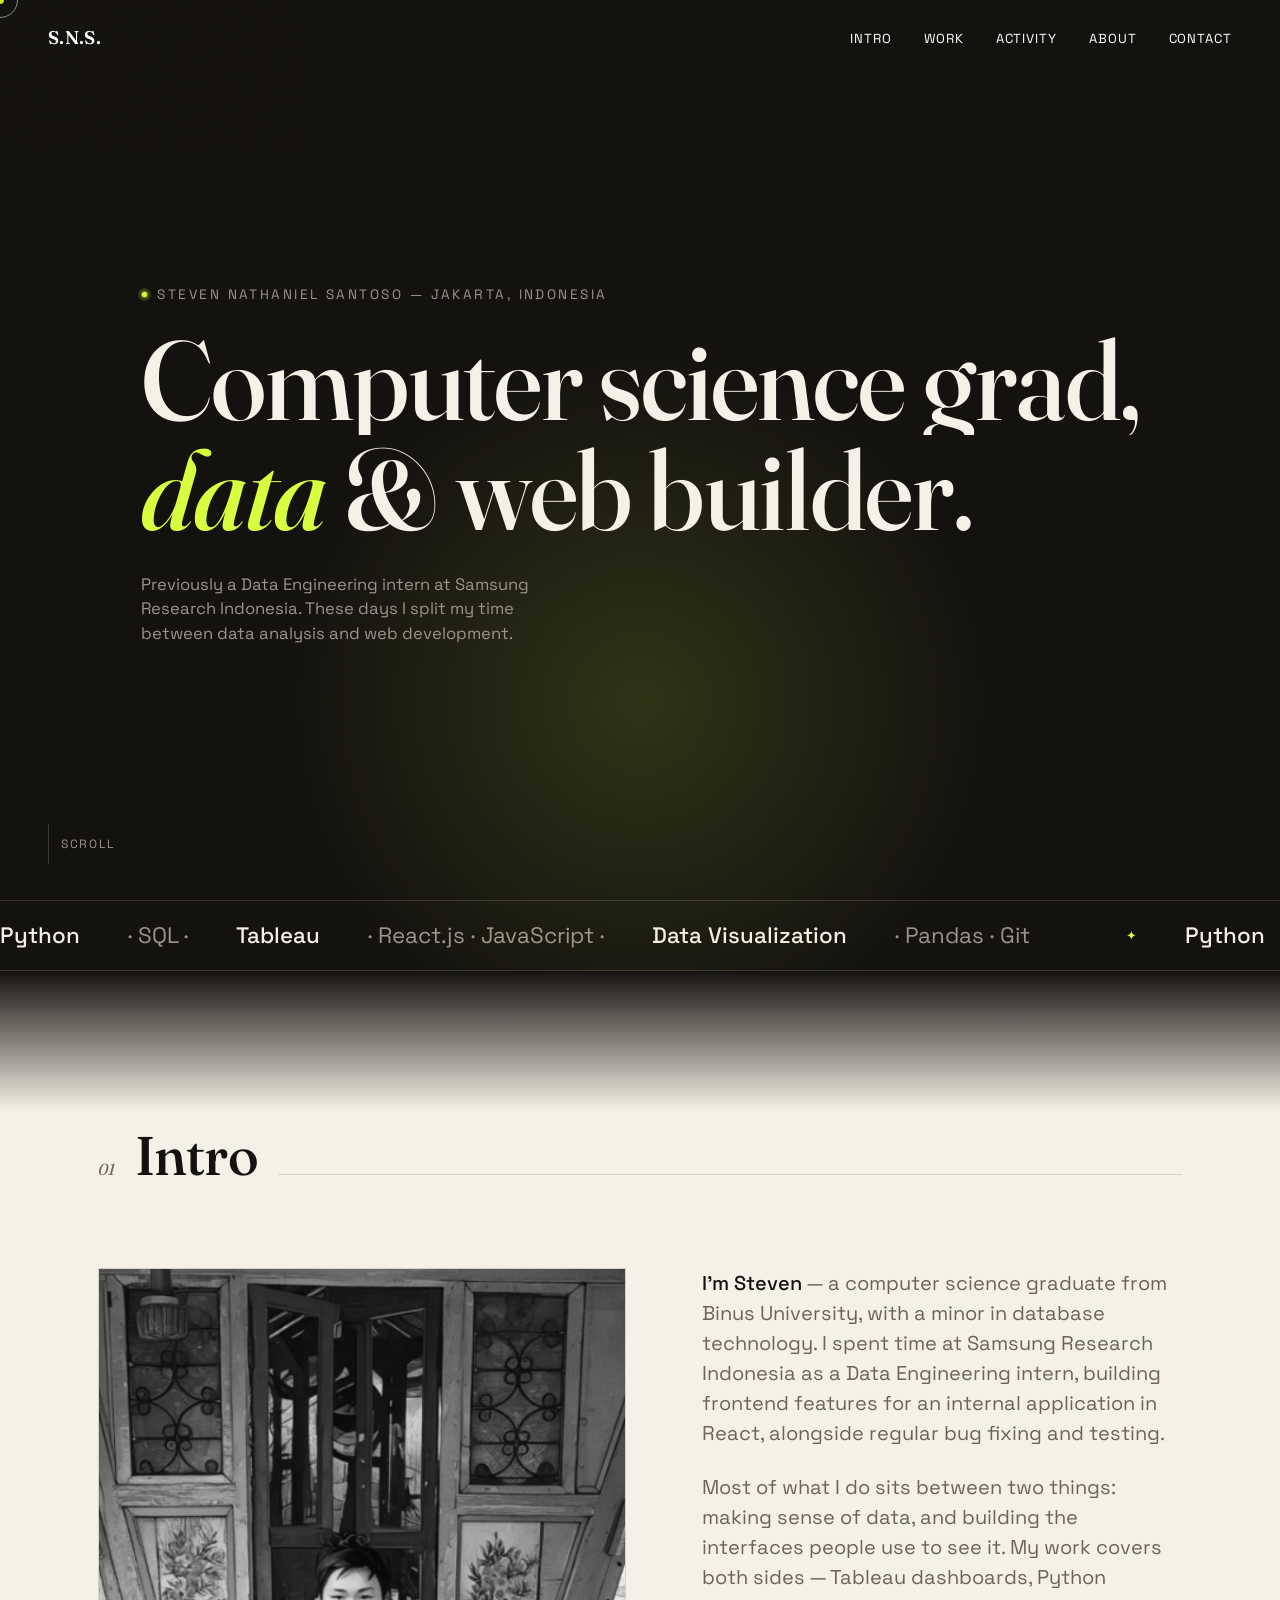
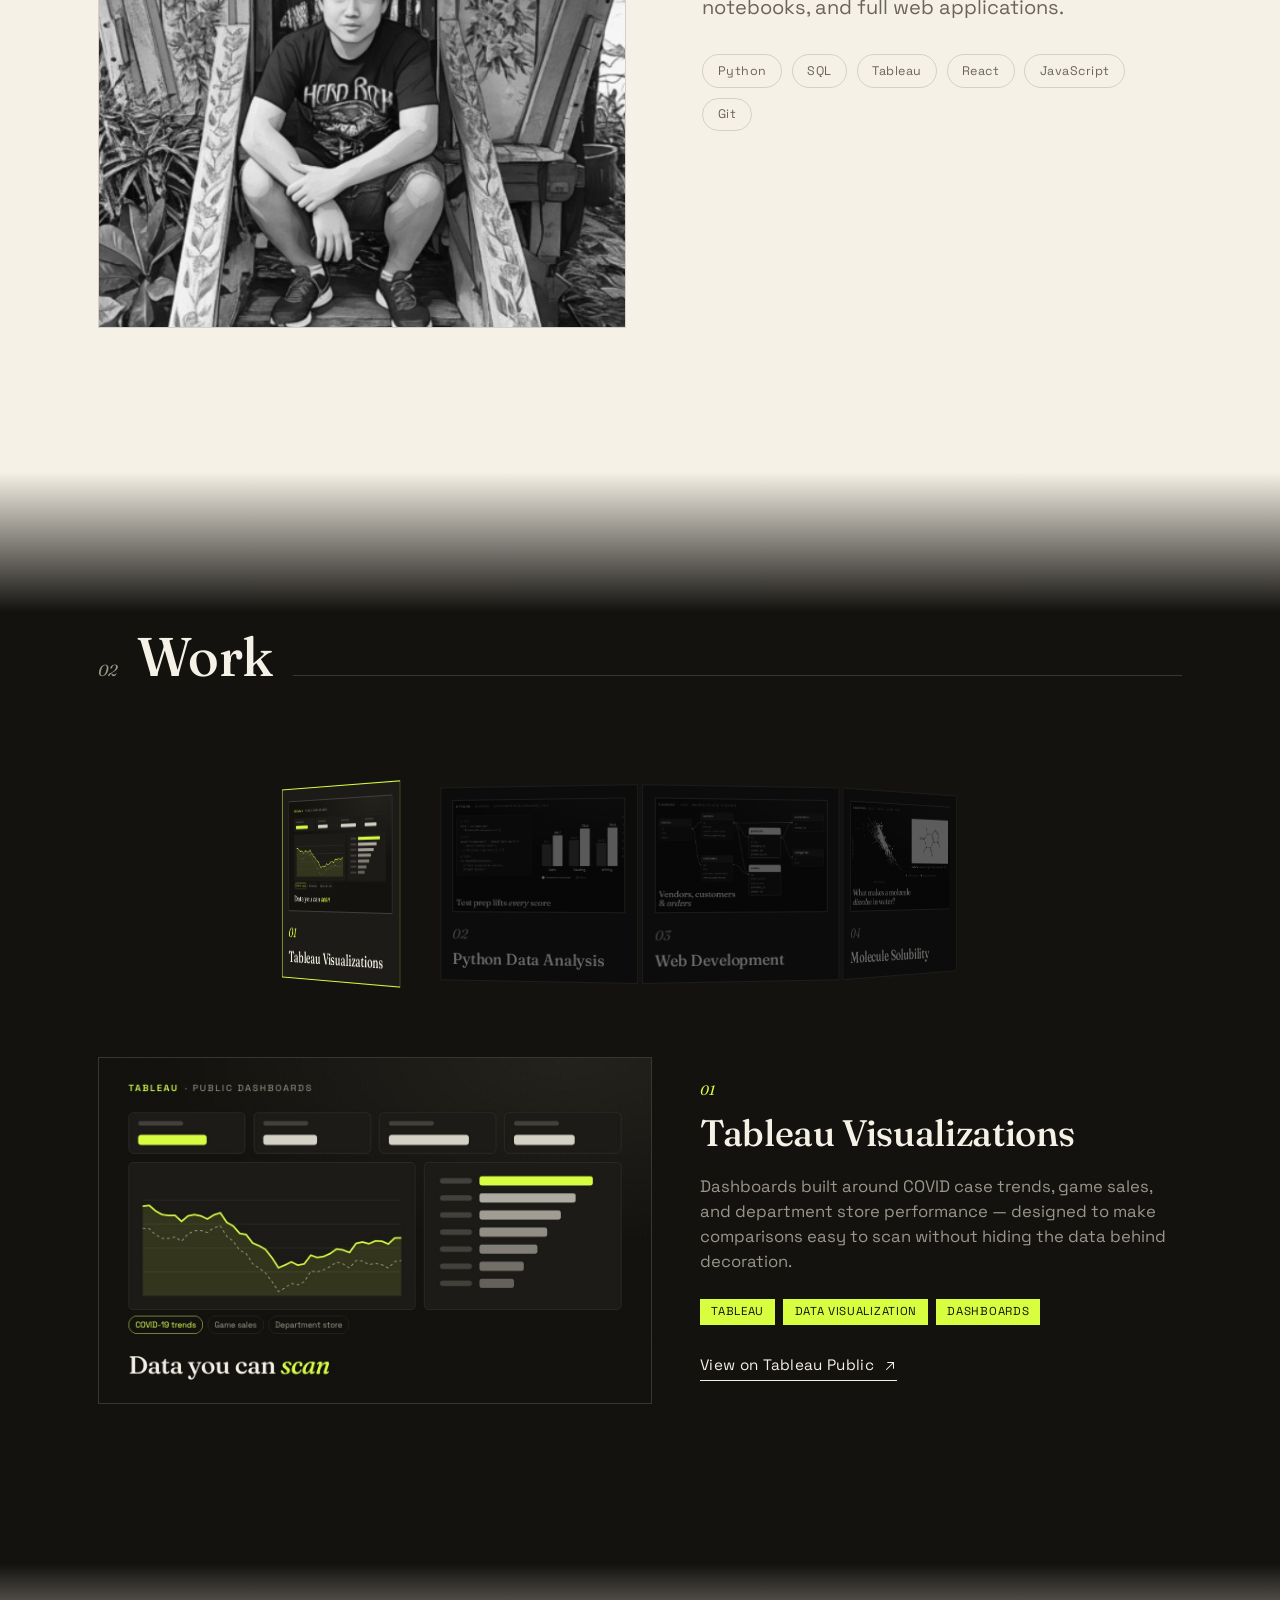
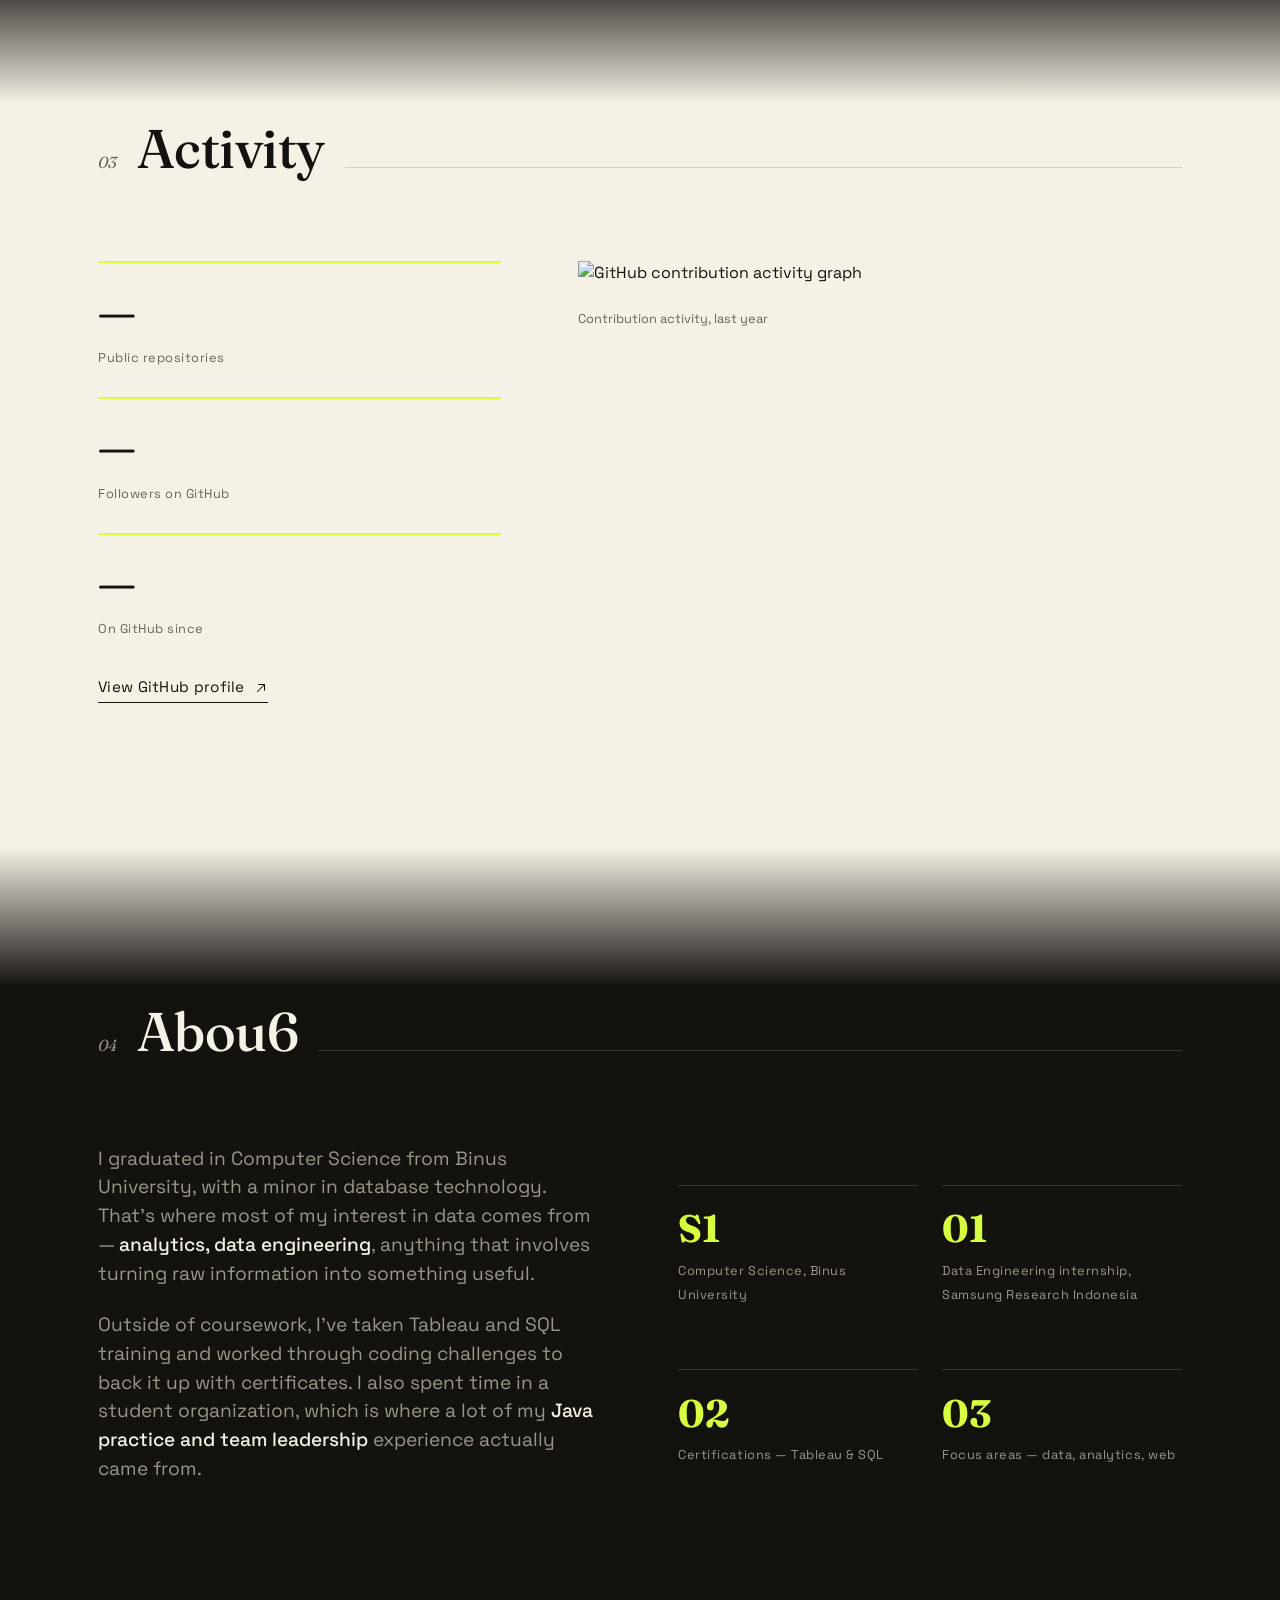
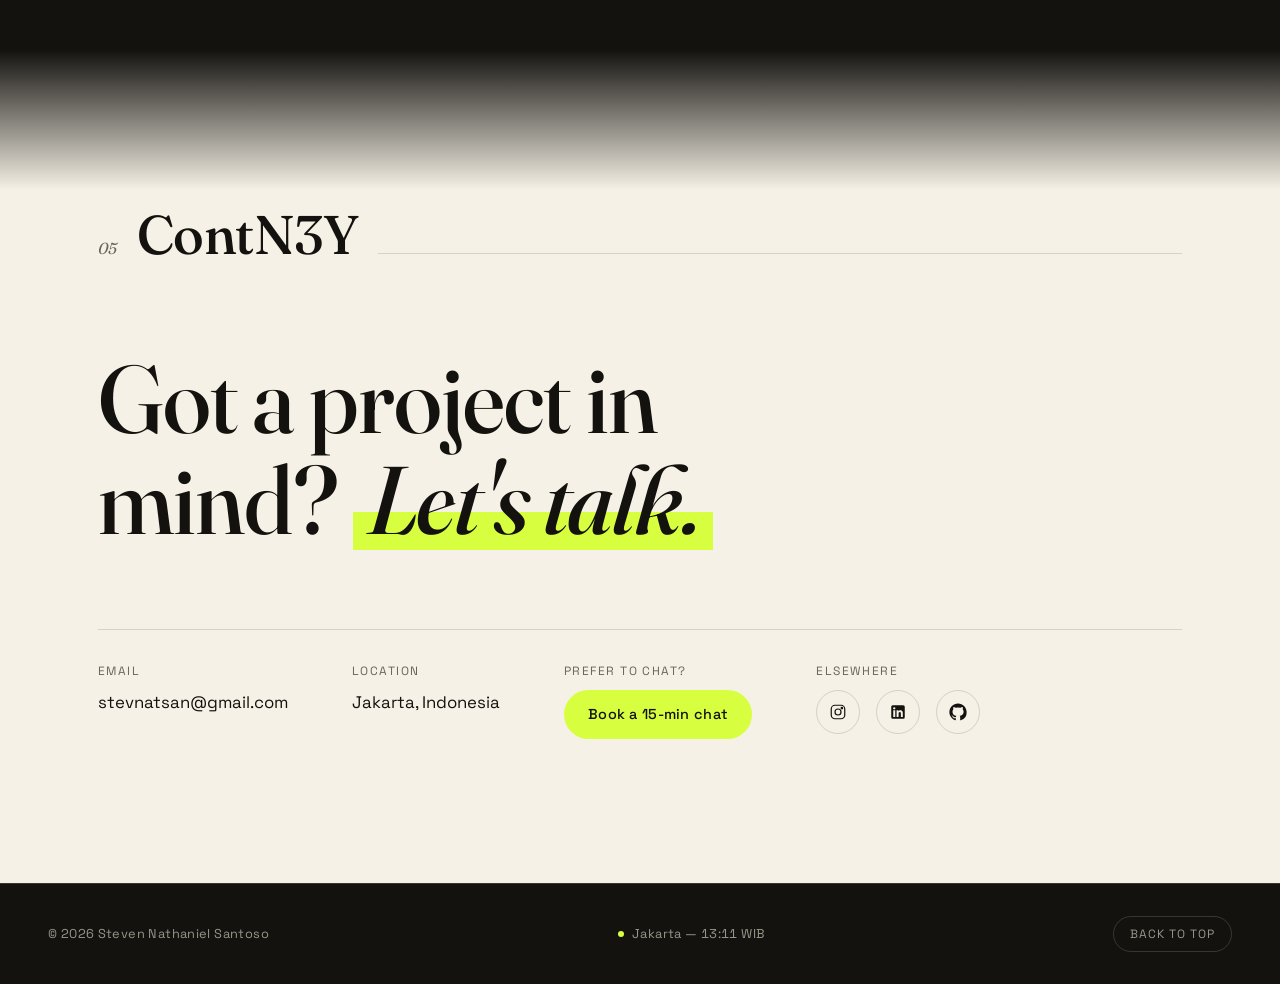
==== commit 128bc06c: "Add the molecule solubility project as a fourth Work tile The arc geometry now comes from --step and" ====
--- a/index.html
+++ b/index.html
@@ -112,20 +112,25 @@
 
 				<div class="project-fan reveal">
 					<div class="project-fan__ring">
-						<button type="button" class="project-fan__card is-active" style="--i:-1" data-target="project-1" aria-controls="project-1" aria-pressed="true">
+						<button type="button" class="project-fan__card is-active" style="--i:-1.5" data-target="project-1" aria-controls="project-1" aria-pressed="true">
 							<span class="project-fan__media"><img src="images/cover-tableau.jpg" alt="" loading="lazy" /></span>
 							<span class="project-fan__index">01</span>
 							<span class="project-fan__title">Tableau Visualizations</span>
 						</button>
-						<button type="button" class="project-fan__card" style="--i:0" data-target="project-2" aria-controls="project-2" aria-pressed="false">
+						<button type="button" class="project-fan__card" style="--i:-0.5" data-target="project-2" aria-controls="project-2" aria-pressed="false">
 							<span class="project-fan__media"><img src="images/cover-python.jpg" alt="" loading="lazy" /></span>
 							<span class="project-fan__index">02</span>
 							<span class="project-fan__title">Python Data Analysis</span>
 						</button>
-						<button type="button" class="project-fan__card" style="--i:1" data-target="project-3" aria-controls="project-3" aria-pressed="false">
+						<button type="button" class="project-fan__card" style="--i:0.5" data-target="project-3" aria-controls="project-3" aria-pressed="false">
 							<span class="project-fan__media"><img src="images/cover-web.jpg" alt="" loading="lazy" /></span>
 							<span class="project-fan__index">03</span>
 							<span class="project-fan__title">Web Development</span>
+						</button>
+						<button type="button" class="project-fan__card" style="--i:1.5" data-target="project-4" aria-controls="project-4" aria-pressed="false">
+							<span class="project-fan__media"><img src="images/cover-chemistry.jpg" alt="" loading="lazy" /></span>
+							<span class="project-fan__index">04</span>
+							<span class="project-fan__title">Molecule Solubility</span>
 						</button>
 					</div>
 					<div class="project-fan__details">
@@ -168,6 +173,25 @@
 								</a>
 							</div>
 						</div>
+						<div class="project-fan__detail" id="project-4">
+							<img class="project-fan__cover" src="images/cover-chemistry.jpg" alt="Scatter plot of 1,128 molecules showing solubility falling as oiliness (logP) rises, with organophosphates highlighted, next to the structure of caffeine" loading="lazy" />
+							<div class="project-fan__body">
+								<span class="project-fan__index">04</span>
+								<h3 class="project-fan__detail-title">Molecule Solubility</h3>
+								<p class="project__desc">What makes a molecule dissolve in water? RDKit descriptors and a cross-validated random forest across 1,128 molecules, an error analysis showing organophosphates are predicted twice as badly as average, and five open research questions those errors point to.</p>
+								<div class="project__tags"><span>Python</span><span>RDKit</span><span>scikit-learn</span><span>Chemistry</span></div>
+								<div class="project__links">
+									<a class="project__link" href="https://stevnatsan.github.io/molecule-solubility-analysis/" target="_blank" rel="noopener">
+										Live dashboard
+										<svg viewBox="0 0 24 24" fill="none" stroke="currentColor" stroke-width="1.8" stroke-linecap="round" stroke-linejoin="round"><line x1="6" y1="18" x2="18" y2="6"/><polyline points="8 6 18 6 18 16"/></svg>
+									</a>
+									<a class="project__link" href="https://github.com/Stevnatsan/molecule-solubility-analysis" target="_blank" rel="noopener">
+										View on GitHub
+										<svg viewBox="0 0 24 24" fill="none" stroke="currentColor" stroke-width="1.8" stroke-linecap="round" stroke-linejoin="round"><line x1="6" y1="18" x2="18" y2="6"/><polyline points="8 6 18 6 18 16"/></svg>
+									</a>
+								</div>
+							</div>
+						</div>
 					</div>
 				</div>
 			</div>
--- a/assets/css/portfolio.css
+++ b/assets/css/portfolio.css
@@ -454,13 +454,16 @@
 }
 
 /* ---------- work: 3D fan of project tiles ----------
-   Tiles sit on an arc, each rotated by its --i slot around a pivot
-   380px behind the plane (radius >= half-width / tan(17deg), so
-   neighbours meet edge to edge instead of slicing through each other).
-   The selected tile slides further out along its own ray; its details
-   show in a flat panel underneath so the text is never skewed. */
+   Tiles sit on an arc, each rotated by its --i slot (centred on 0, e.g.
+   -1.5 .. 1.5 for four tiles) around a pivot --radius behind the plane.
+   Keep --radius >= half the tile width / tan(--step / 2) so neighbours
+   meet edge to edge instead of slicing through each other. The selected
+   tile slides further out along its own ray; its details show in a flat
+   panel underneath so the text is never skewed. */
 .project-fan{ margin: 1rem 0; }
 .project-fan__ring{
+  --step: 30deg;
+  --radius: 400px;
   position: relative;
   height: 17rem;
   perspective: 1500px;
@@ -474,8 +477,8 @@
   position: absolute;
   top: 1rem;
   left: 50%;
-  width: 230px;
-  margin-left: -115px;
+  width: 210px;
+  margin-left: -105px;
   padding: .75rem;
   background: var(--panel);
   border: 1px solid var(--line);
@@ -484,7 +487,7 @@
   text-align: left;
   cursor: pointer;
   pointer-events: auto;
-  transform: translateZ(-380px) rotateY(calc(var(--i) * 34deg)) translateZ(380px);
+  transform: translateZ(calc(var(--radius) * -1)) rotateY(calc(var(--i) * var(--step))) translateZ(var(--radius));
   transition: transform .55s var(--ease), filter .5s var(--ease), border-color .4s var(--ease);
   /* dimmed with brightness, not opacity: translucent tiles would show
      each other through where they overlap */
@@ -492,7 +495,7 @@
 }
 .project-fan__card:hover{ filter: grayscale(.4) brightness(.7); }
 .project-fan__card.is-active{
-  transform: translateZ(-380px) rotateY(calc(var(--i) * 34deg)) translateZ(430px) scale(1.05);
+  transform: translateZ(calc(var(--radius) * -1)) rotateY(calc(var(--i) * var(--step))) translateZ(calc(var(--radius) + 50px)) scale(1.05);
   filter: none;
   border-color: var(--accent);
 }
@@ -514,7 +517,7 @@
 .project-fan__index{ font-family: var(--font-display); font-style: italic; color: var(--muted); font-size: .85rem; display: block; margin-bottom: .3rem; transition: color .35s var(--ease); }
 .project-fan__card.is-active .project-fan__index,
 .project-fan__detail .project-fan__index{ color: var(--accent); }
-.project-fan__title{ display: block; font-family: var(--font-display); font-weight: 500; font-size: 1.1rem; letter-spacing: -.01em; }
+.project-fan__title{ display: block; font-family: var(--font-display); font-weight: 500; font-size: 1rem; line-height: 1.25; letter-spacing: -.01em; }
 
 .project-fan__details{ display: grid; max-width: 68rem; margin: 1rem auto 0; }
 .project-fan__detail{
@@ -551,13 +554,14 @@
   border-bottom: 1px solid var(--ink);
   padding-bottom: 3px;
 }
+.project__links{ display: flex; flex-wrap: wrap; gap: .75rem 1.75rem; }
 .project__link svg{ width: 14px; height: 14px; transition: transform .3s var(--ease); }
 .project__link:hover svg{ transform: translate(3px,-3px); }
 
 @media (max-width: 800px){
   .project-fan__ring{
     display: grid;
-    grid-template-columns: repeat(3, 1fr);
+    grid-template-columns: repeat(2, 1fr);
     gap: .6rem;
     height: auto;
     perspective: none;
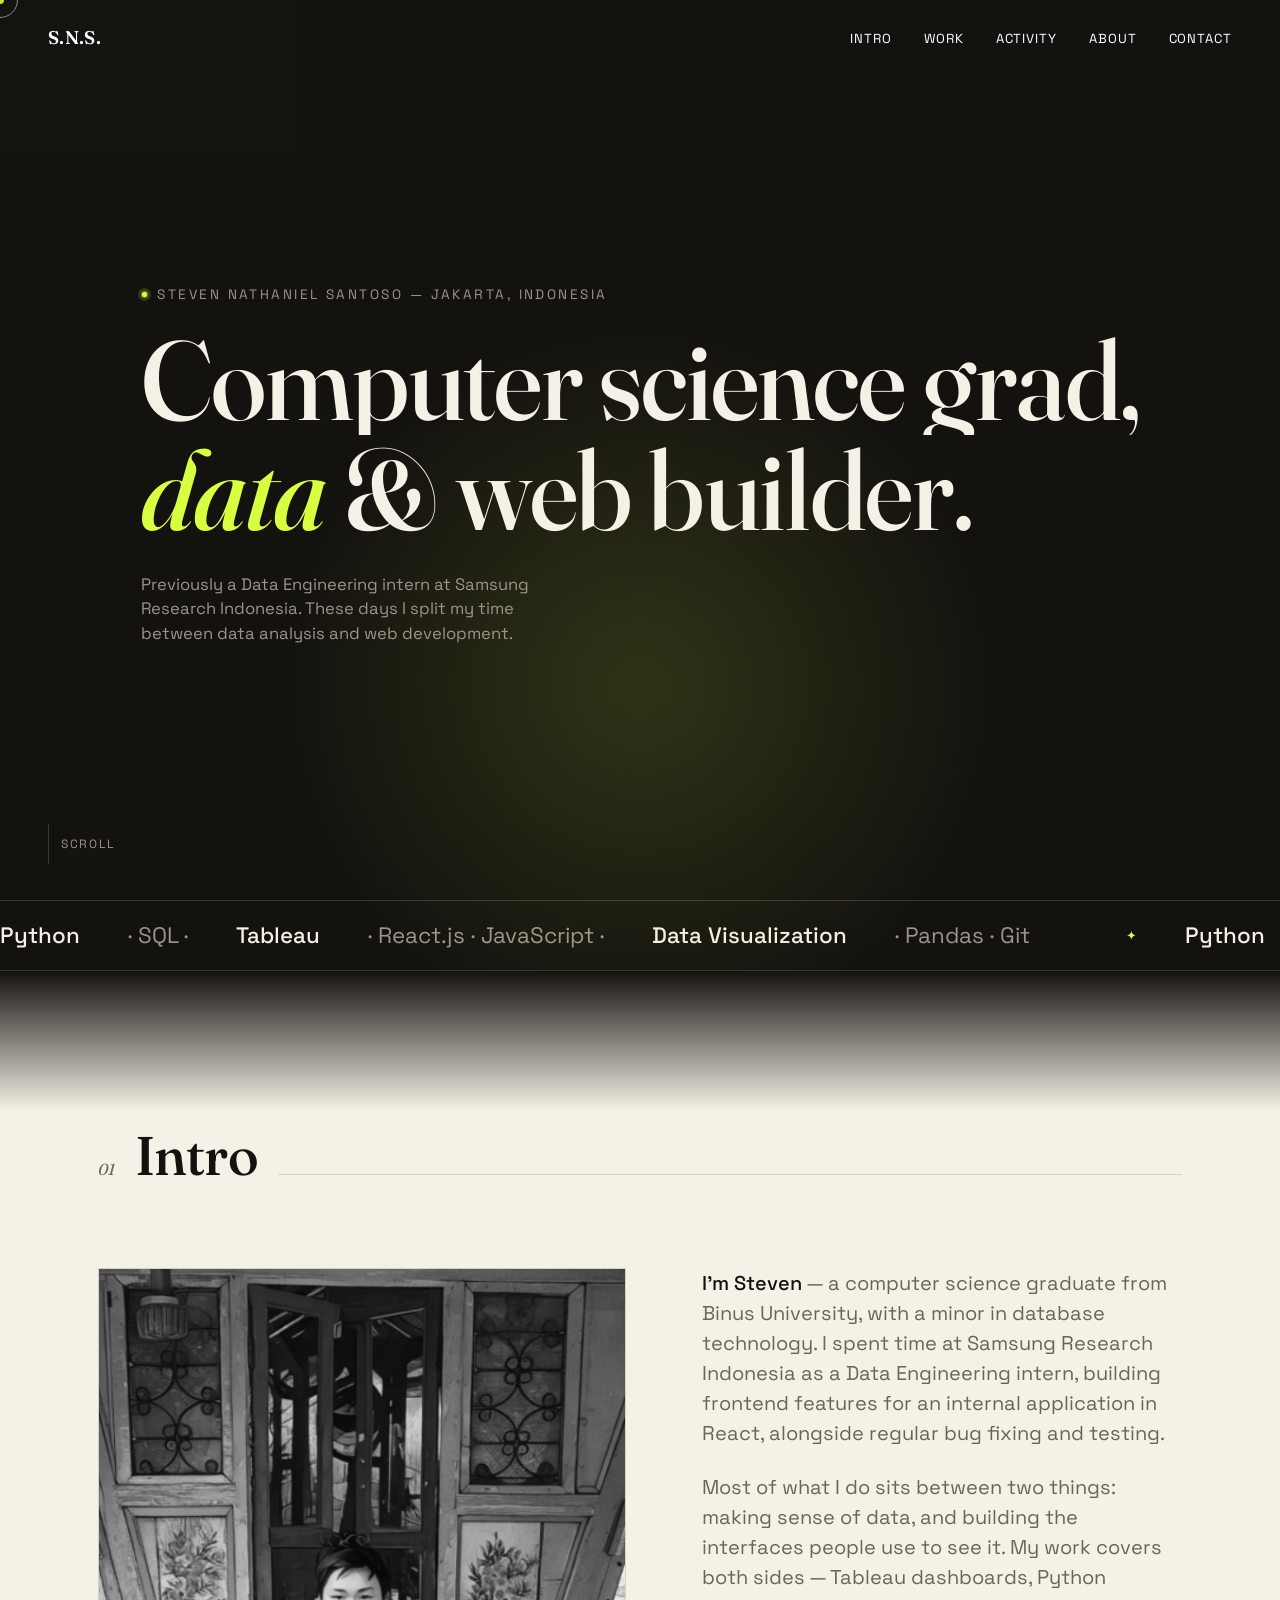
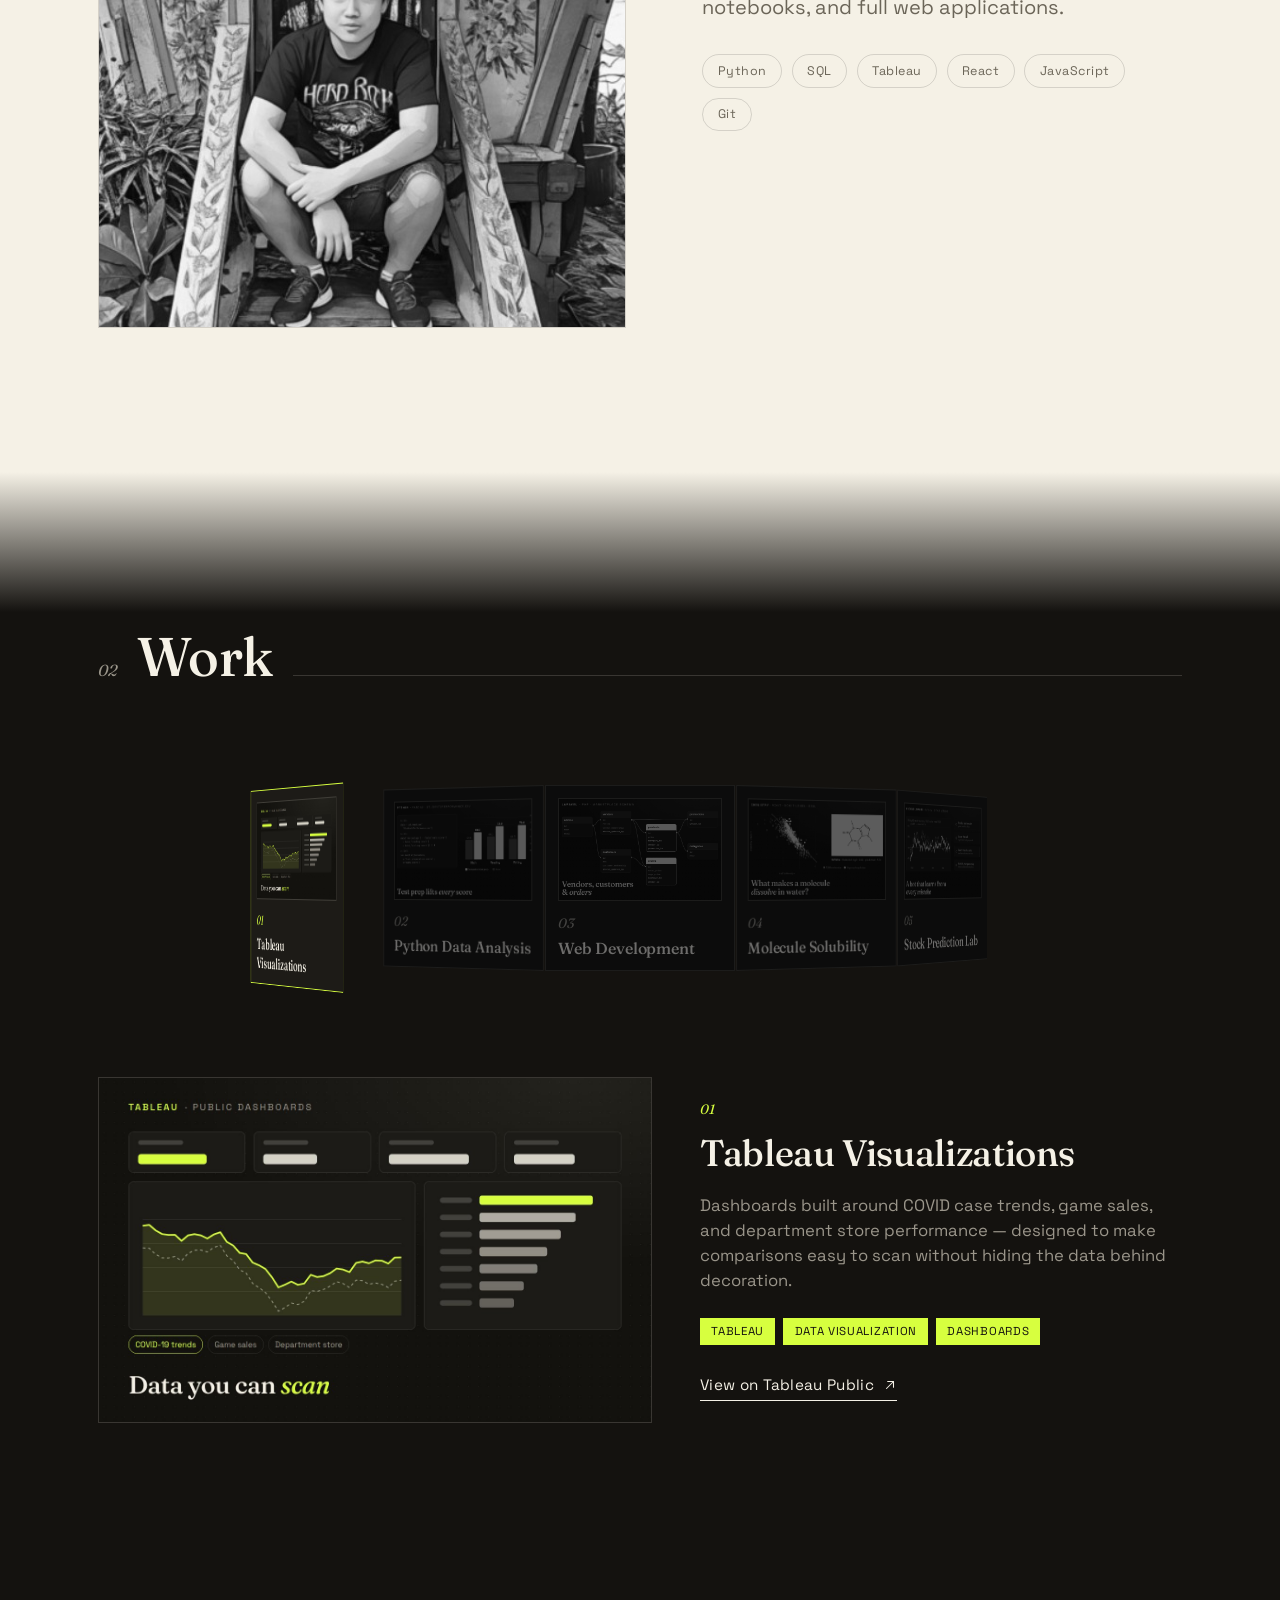
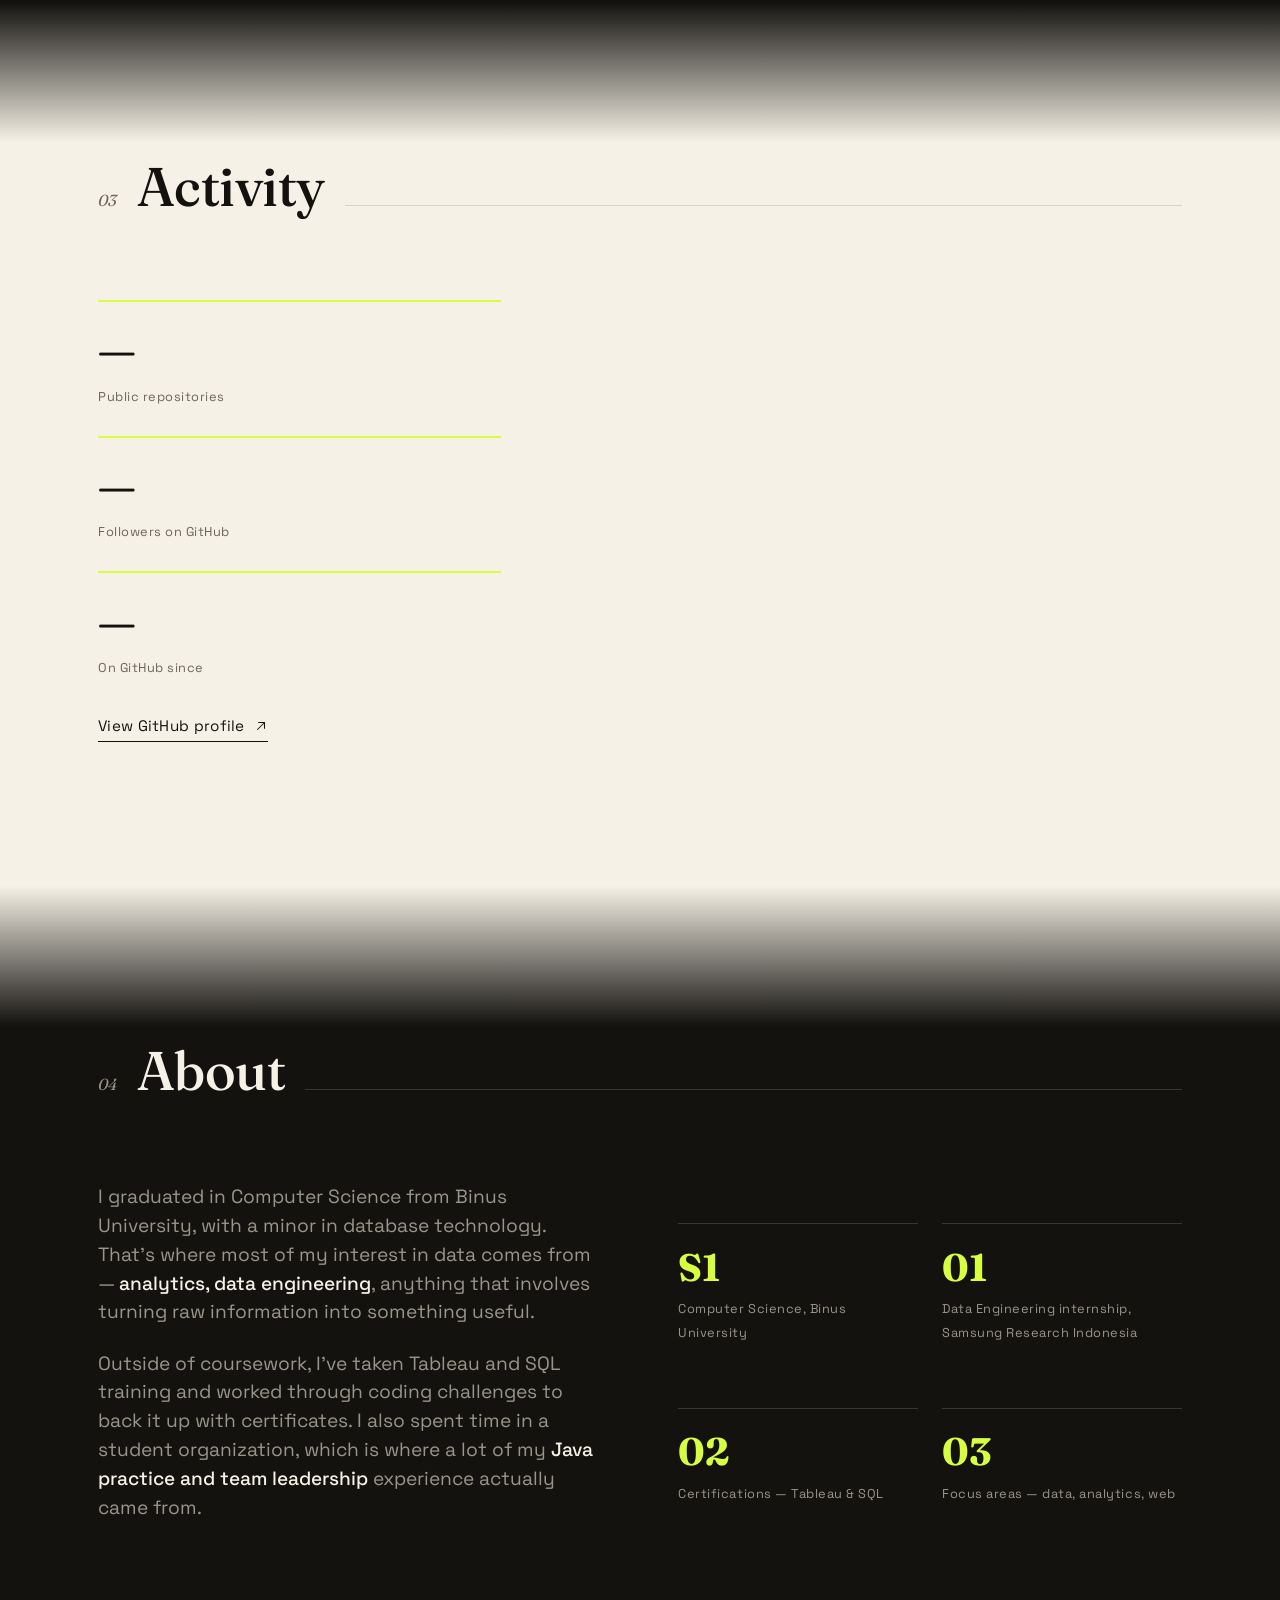
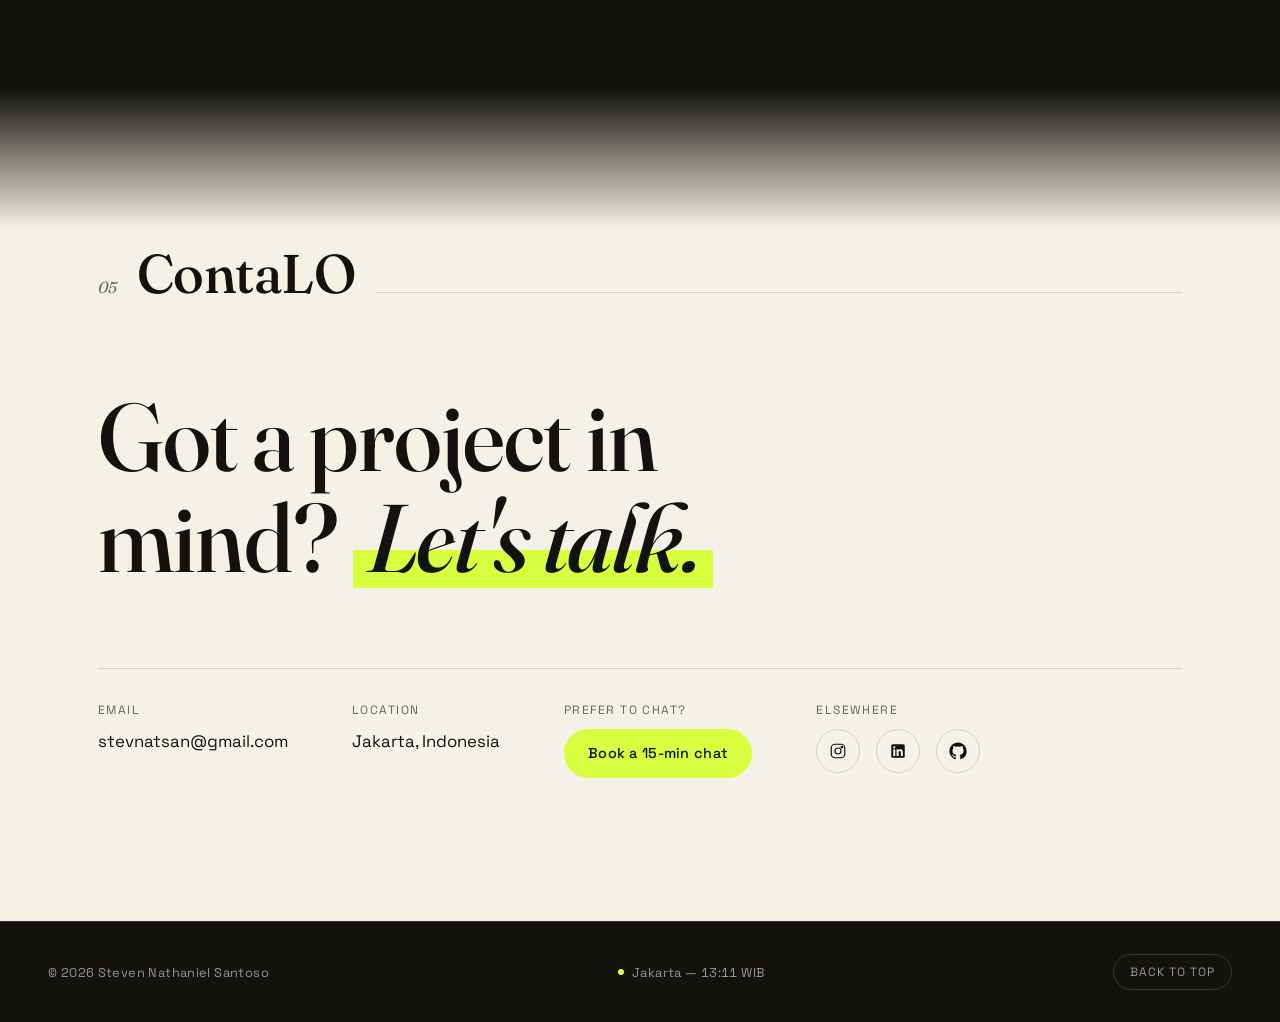
==== commit e1789278: "Add the stock prediction lab as a fifth Work tile The cover plots the bot's real rolling accuracy fr" ====
--- a/index.html
+++ b/index.html
@@ -112,25 +112,30 @@
 
 				<div class="project-fan reveal">
 					<div class="project-fan__ring">
-						<button type="button" class="project-fan__card is-active" style="--i:-1.5" data-target="project-1" aria-controls="project-1" aria-pressed="true">
+						<button type="button" class="project-fan__card is-active" style="--i:-2" data-target="project-1" aria-controls="project-1" aria-pressed="true">
 							<span class="project-fan__media"><img src="images/cover-tableau.jpg" alt="" loading="lazy" /></span>
 							<span class="project-fan__index">01</span>
 							<span class="project-fan__title">Tableau Visualizations</span>
 						</button>
-						<button type="button" class="project-fan__card" style="--i:-0.5" data-target="project-2" aria-controls="project-2" aria-pressed="false">
+						<button type="button" class="project-fan__card" style="--i:-1" data-target="project-2" aria-controls="project-2" aria-pressed="false">
 							<span class="project-fan__media"><img src="images/cover-python.jpg" alt="" loading="lazy" /></span>
 							<span class="project-fan__index">02</span>
 							<span class="project-fan__title">Python Data Analysis</span>
 						</button>
-						<button type="button" class="project-fan__card" style="--i:0.5" data-target="project-3" aria-controls="project-3" aria-pressed="false">
+						<button type="button" class="project-fan__card" style="--i:0" data-target="project-3" aria-controls="project-3" aria-pressed="false">
 							<span class="project-fan__media"><img src="images/cover-web.jpg" alt="" loading="lazy" /></span>
 							<span class="project-fan__index">03</span>
 							<span class="project-fan__title">Web Development</span>
 						</button>
-						<button type="button" class="project-fan__card" style="--i:1.5" data-target="project-4" aria-controls="project-4" aria-pressed="false">
+						<button type="button" class="project-fan__card" style="--i:1" data-target="project-4" aria-controls="project-4" aria-pressed="false">
 							<span class="project-fan__media"><img src="images/cover-chemistry.jpg" alt="" loading="lazy" /></span>
 							<span class="project-fan__index">04</span>
 							<span class="project-fan__title">Molecule Solubility</span>
+						</button>
+						<button type="button" class="project-fan__card" style="--i:2" data-target="project-5" aria-controls="project-5" aria-pressed="false">
+							<span class="project-fan__media"><img src="images/cover-stock-lab.jpg" alt="" loading="lazy" /></span>
+							<span class="project-fan__index">05</span>
+							<span class="project-fan__title">Stock Prediction Lab</span>
 						</button>
 					</div>
 					<div class="project-fan__details">
@@ -192,6 +197,25 @@
 								</div>
 							</div>
 						</div>
+						<div class="project-fan__detail" id="project-5">
+							<img class="project-fan__cover" src="images/cover-stock-lab.jpg" alt="Rolling accuracy of the stock prediction bot over four years, hovering just above 50%, next to its predict, score, learn and publish loop" loading="lazy" />
+							<div class="project-fan__body">
+								<span class="project-fan__index">05</span>
+								<h3 class="project-fan__detail-title">Stock Prediction Lab</h3>
+								<p class="project__desc">A self-updating bot that predicts whether 10 large US stocks will rise in their next trading session. Every weekday it pulls prices, news headlines and SEC filings, scores yesterday&#8217;s calls, learns from every miss, and publishes an honest scoreboard against simple baselines. Paper trading only.</p>
+								<div class="project__tags"><span>Python</span><span>Machine Learning</span><span>Sentiment Analysis</span><span>GitHub Actions</span></div>
+								<div class="project__links">
+									<a class="project__link" href="https://github.com/Stevnatsan/stock-prediction-lab#live-scoreboard" target="_blank" rel="noopener">
+										Live scoreboard
+										<svg viewBox="0 0 24 24" fill="none" stroke="currentColor" stroke-width="1.8" stroke-linecap="round" stroke-linejoin="round"><line x1="6" y1="18" x2="18" y2="6"/><polyline points="8 6 18 6 18 16"/></svg>
+									</a>
+									<a class="project__link" href="https://github.com/Stevnatsan/stock-prediction-lab" target="_blank" rel="noopener">
+										View on GitHub
+										<svg viewBox="0 0 24 24" fill="none" stroke="currentColor" stroke-width="1.8" stroke-linecap="round" stroke-linejoin="round"><line x1="6" y1="18" x2="18" y2="6"/><polyline points="8 6 18 6 18 16"/></svg>
+									</a>
+								</div>
+							</div>
+						</div>
 					</div>
 				</div>
 			</div>
--- a/assets/css/portfolio.css
+++ b/assets/css/portfolio.css
@@ -462,8 +462,9 @@
    panel underneath so the text is never skewed. */
 .project-fan{ margin: 1rem 0; }
 .project-fan__ring{
-  --step: 30deg;
-  --radius: 400px;
+  --step: 24deg;
+  --radius: 450px;
+  --tile: 190px;
   position: relative;
   height: 17rem;
   perspective: 1500px;
@@ -477,8 +478,8 @@
   position: absolute;
   top: 1rem;
   left: 50%;
-  width: 210px;
-  margin-left: -105px;
+  width: var(--tile);
+  margin-left: calc(var(--tile) / -2);
   padding: .75rem;
   background: var(--panel);
   border: 1px solid var(--line);
@@ -558,10 +559,13 @@
 .project__link svg{ width: 14px; height: 14px; transition: transform .3s var(--ease); }
 .project__link:hover svg{ transform: translate(3px,-3px); }
 
+@media (max-width: 960px){
+  .project-fan__ring{ --radius: 380px; --tile: 160px; }
+}
 @media (max-width: 800px){
   .project-fan__ring{
     display: grid;
-    grid-template-columns: repeat(2, 1fr);
+    grid-template-columns: repeat(3, 1fr);
     gap: .6rem;
     height: auto;
     perspective: none;
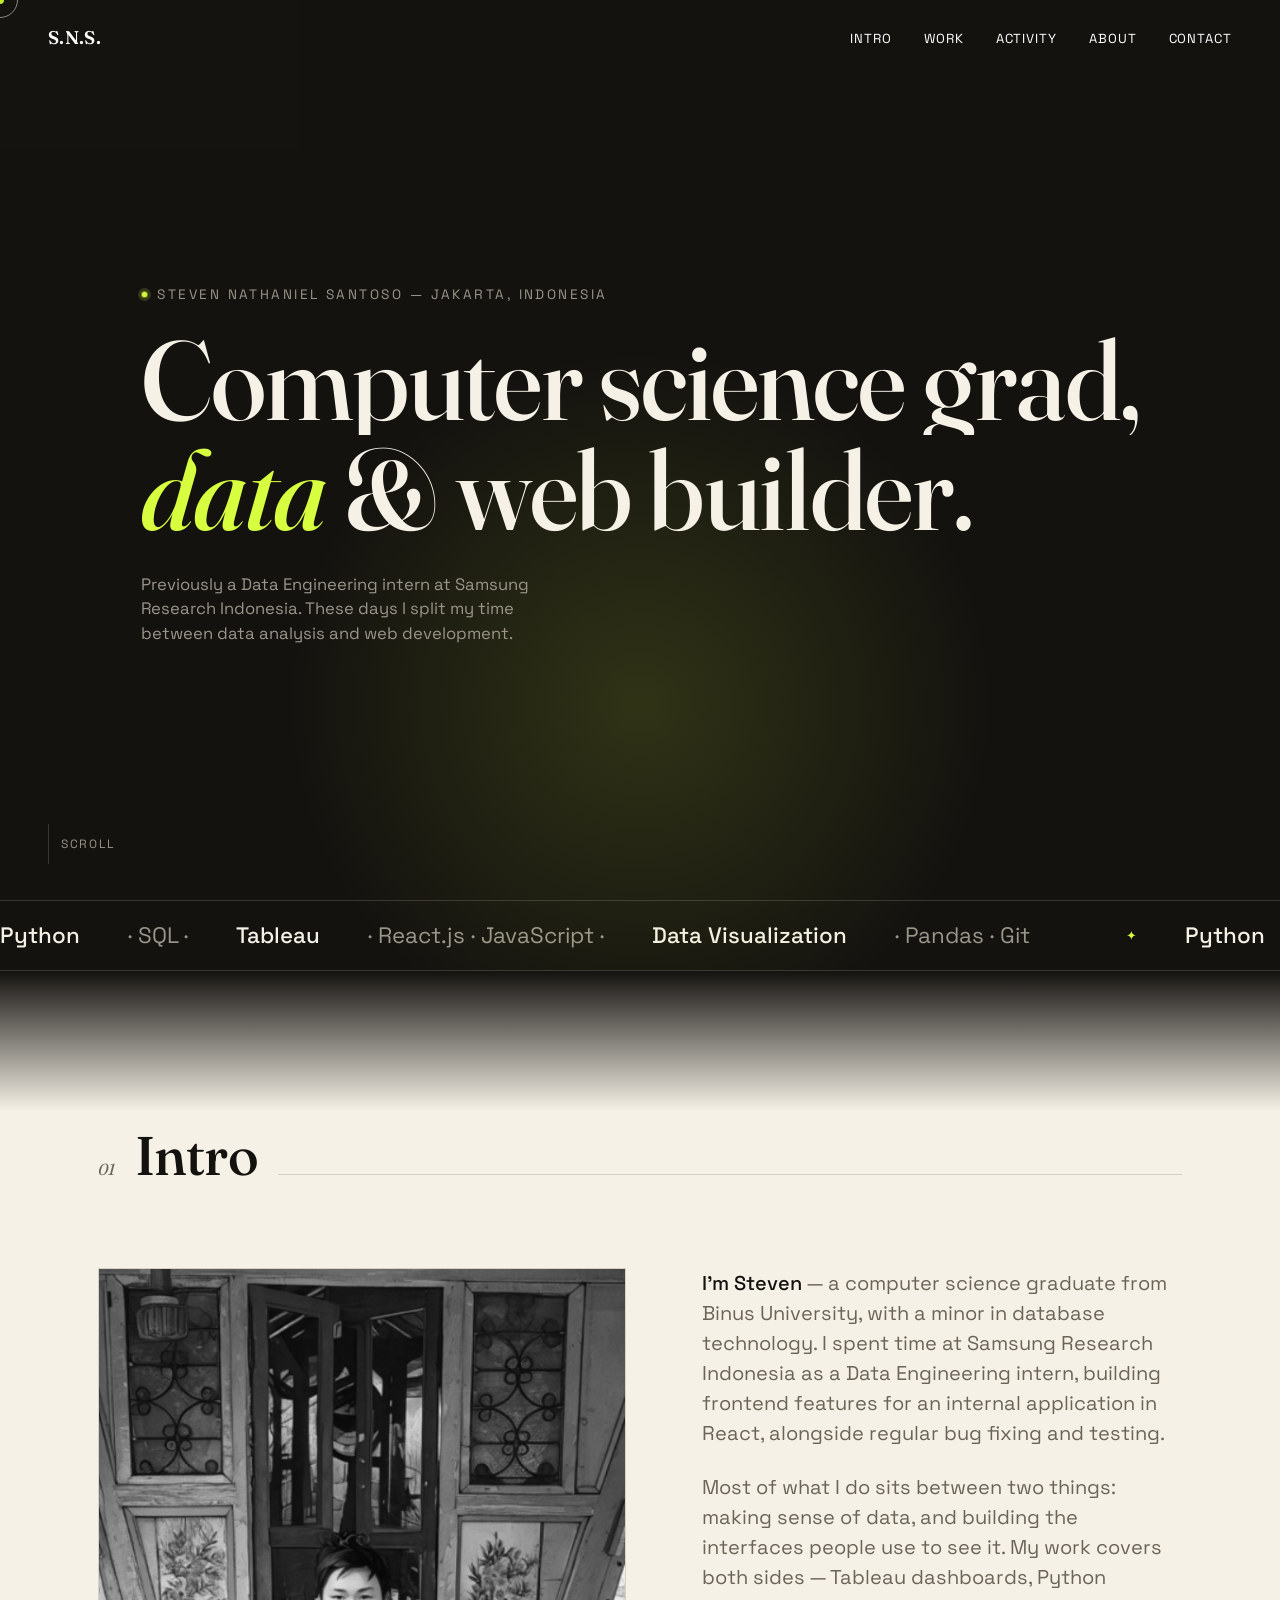
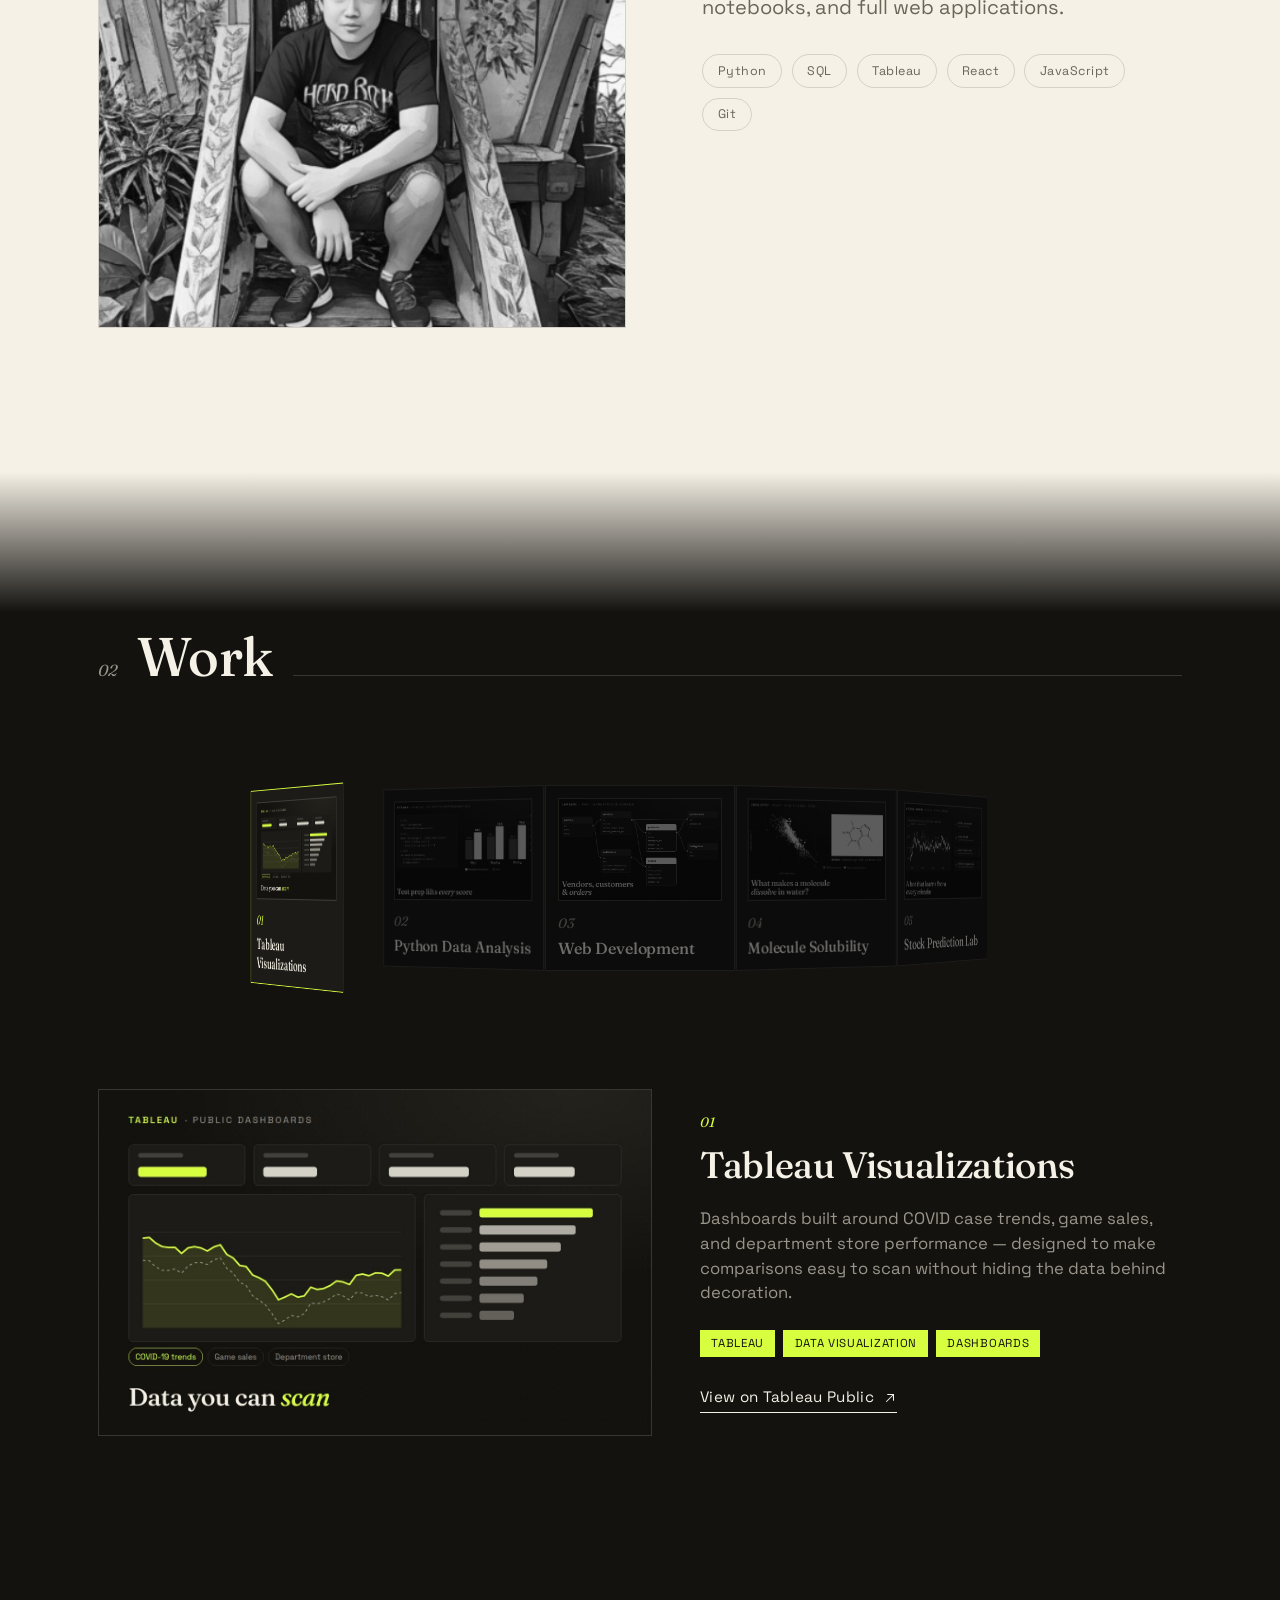
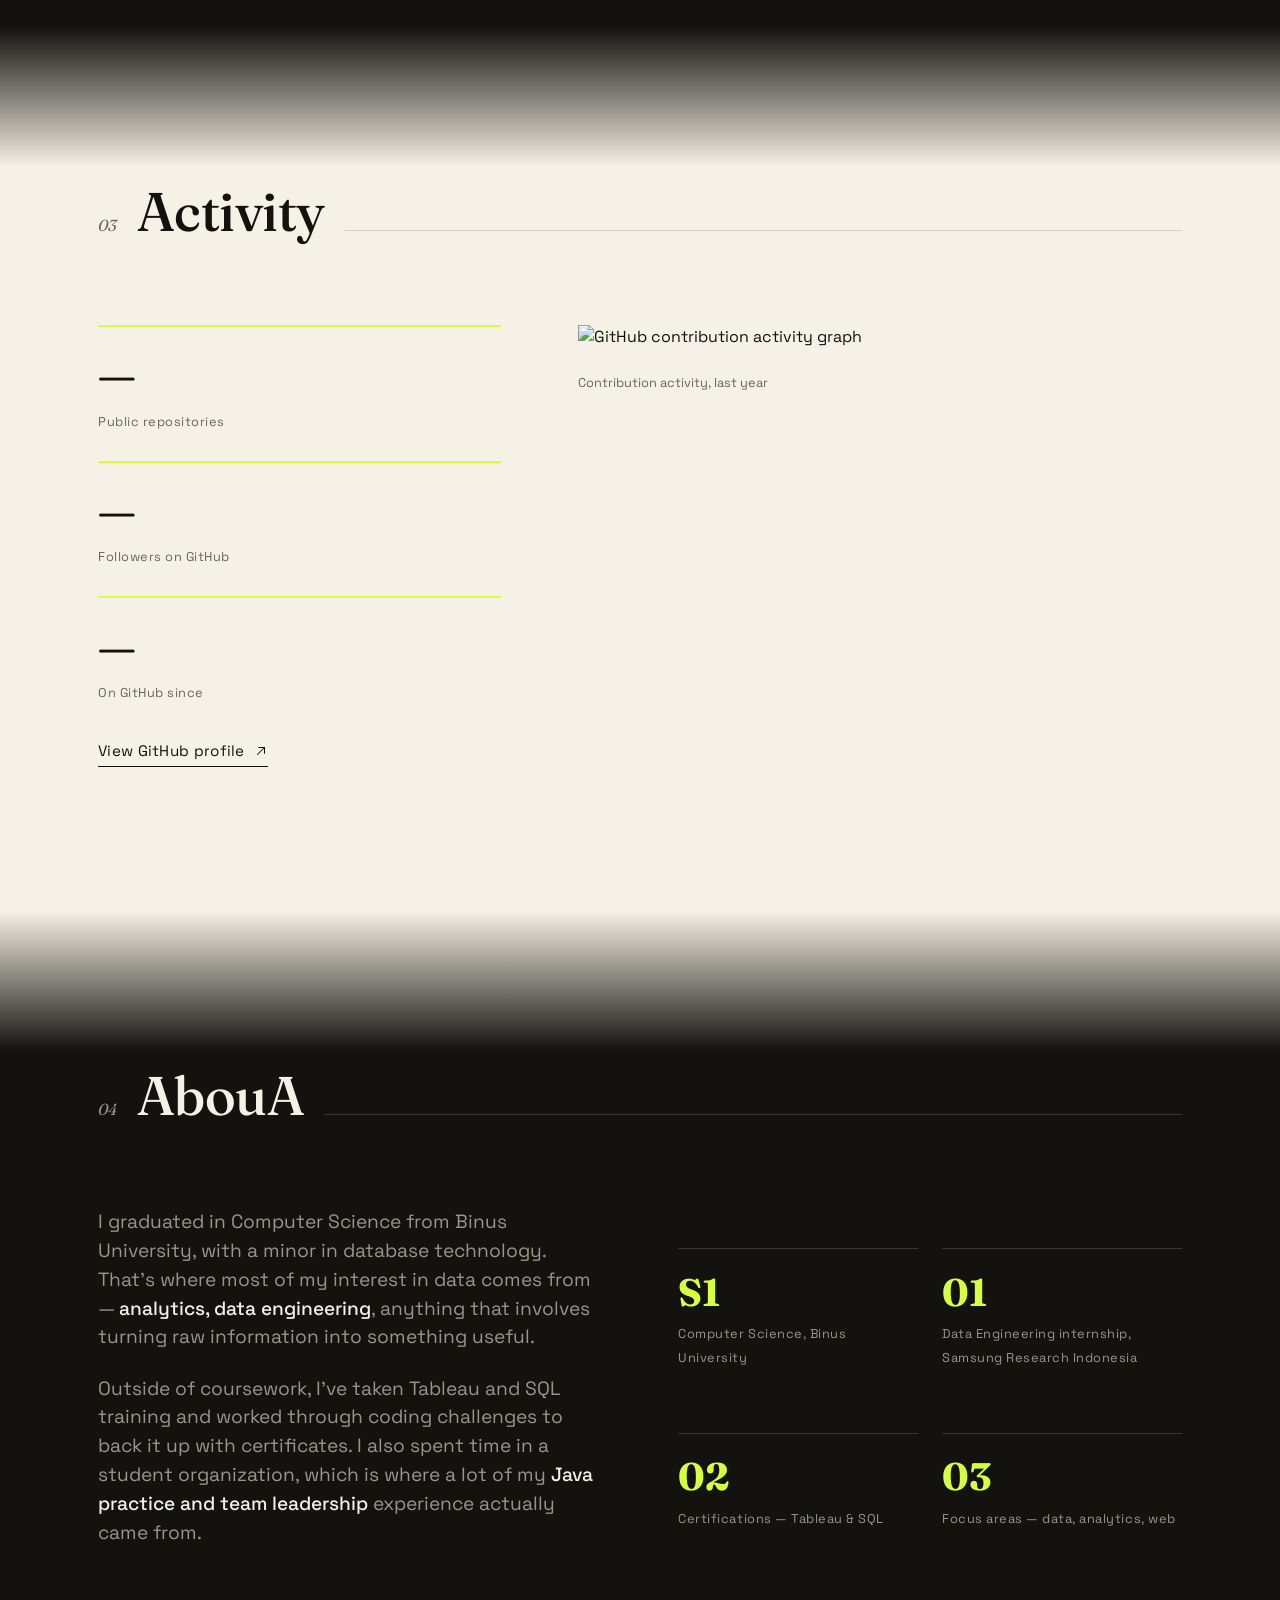
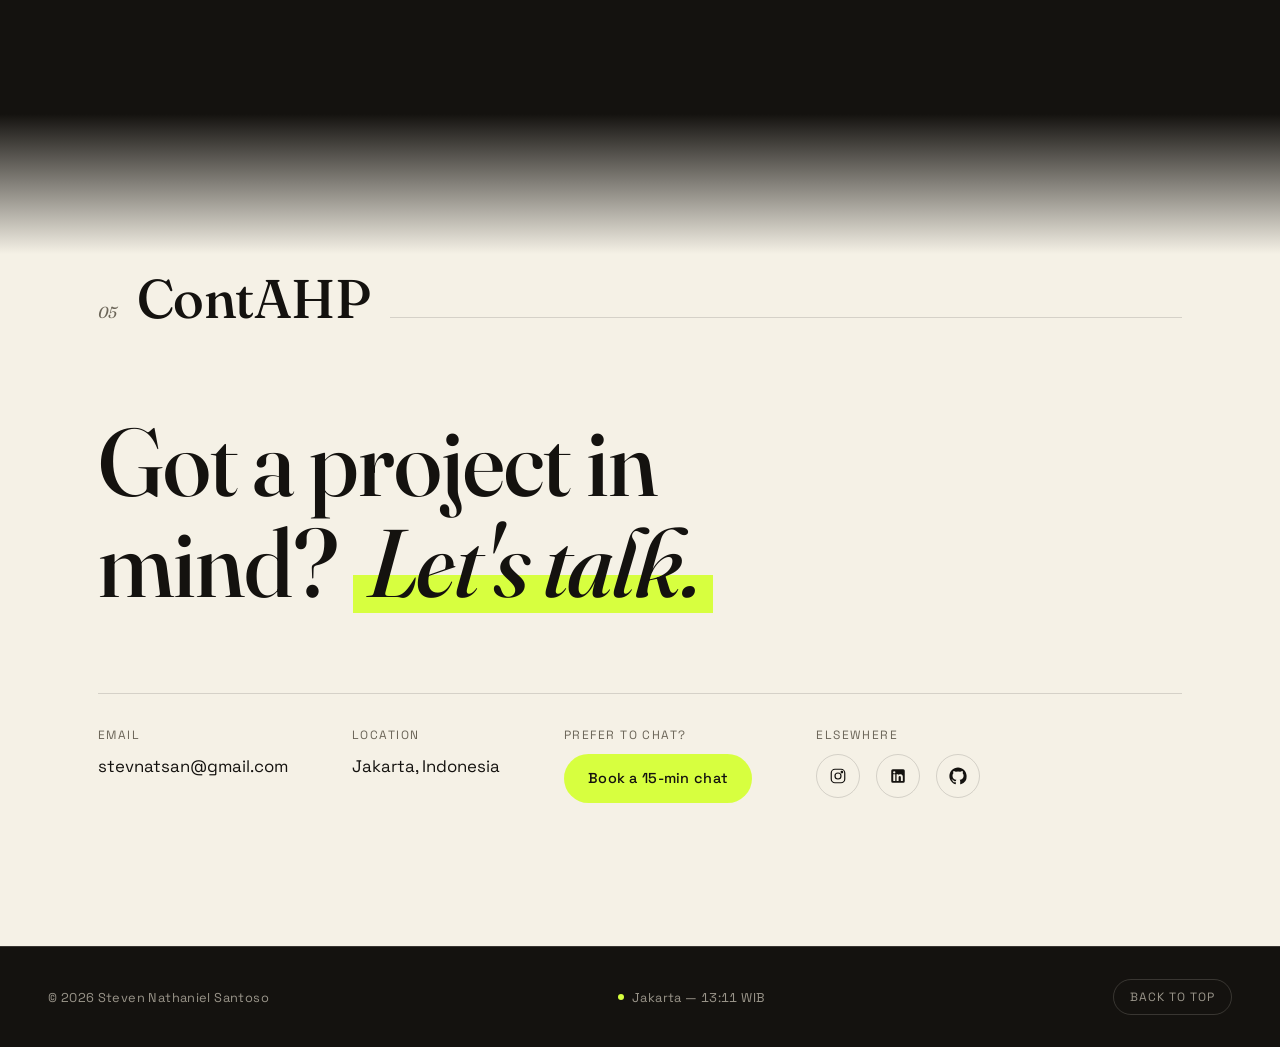
==== commit 382cc6dd: "Describe the stock lab's model competition on its Work tile The bot now runs four competing models a" ====
--- a/index.html
+++ b/index.html
@@ -202,8 +202,8 @@
 							<div class="project-fan__body">
 								<span class="project-fan__index">05</span>
 								<h3 class="project-fan__detail-title">Stock Prediction Lab</h3>
-								<p class="project__desc">A self-updating bot that predicts whether 10 large US stocks will rise in their next trading session. Every weekday it pulls prices, news headlines and SEC filings, scores yesterday&#8217;s calls, learns from every miss, and publishes an honest scoreboard against simple baselines. Paper trading only.</p>
-								<div class="project__tags"><span>Python</span><span>Machine Learning</span><span>Sentiment Analysis</span><span>GitHub Actions</span></div>
+								<p class="project__desc">A self-updating quant bot for any S&amp;P 500 stocks you choose. Every weekday it pulls prices, news headlines and SEC filings, and four models compete (online logistic regression, gradient boosting and an ensemble); the most accurate one lately makes the calls and paper-trades its top 3 picks. It learns from every miss and publishes an honest scoreboard against simple baselines.</p>
+								<div class="project__tags"><span>Python</span><span>Quant Trading</span><span>Gradient Boosting</span><span>Sentiment Analysis</span><span>GitHub Actions</span></div>
 								<div class="project__links">
 									<a class="project__link" href="https://github.com/Stevnatsan/stock-prediction-lab#live-scoreboard" target="_blank" rel="noopener">
 										Live scoreboard
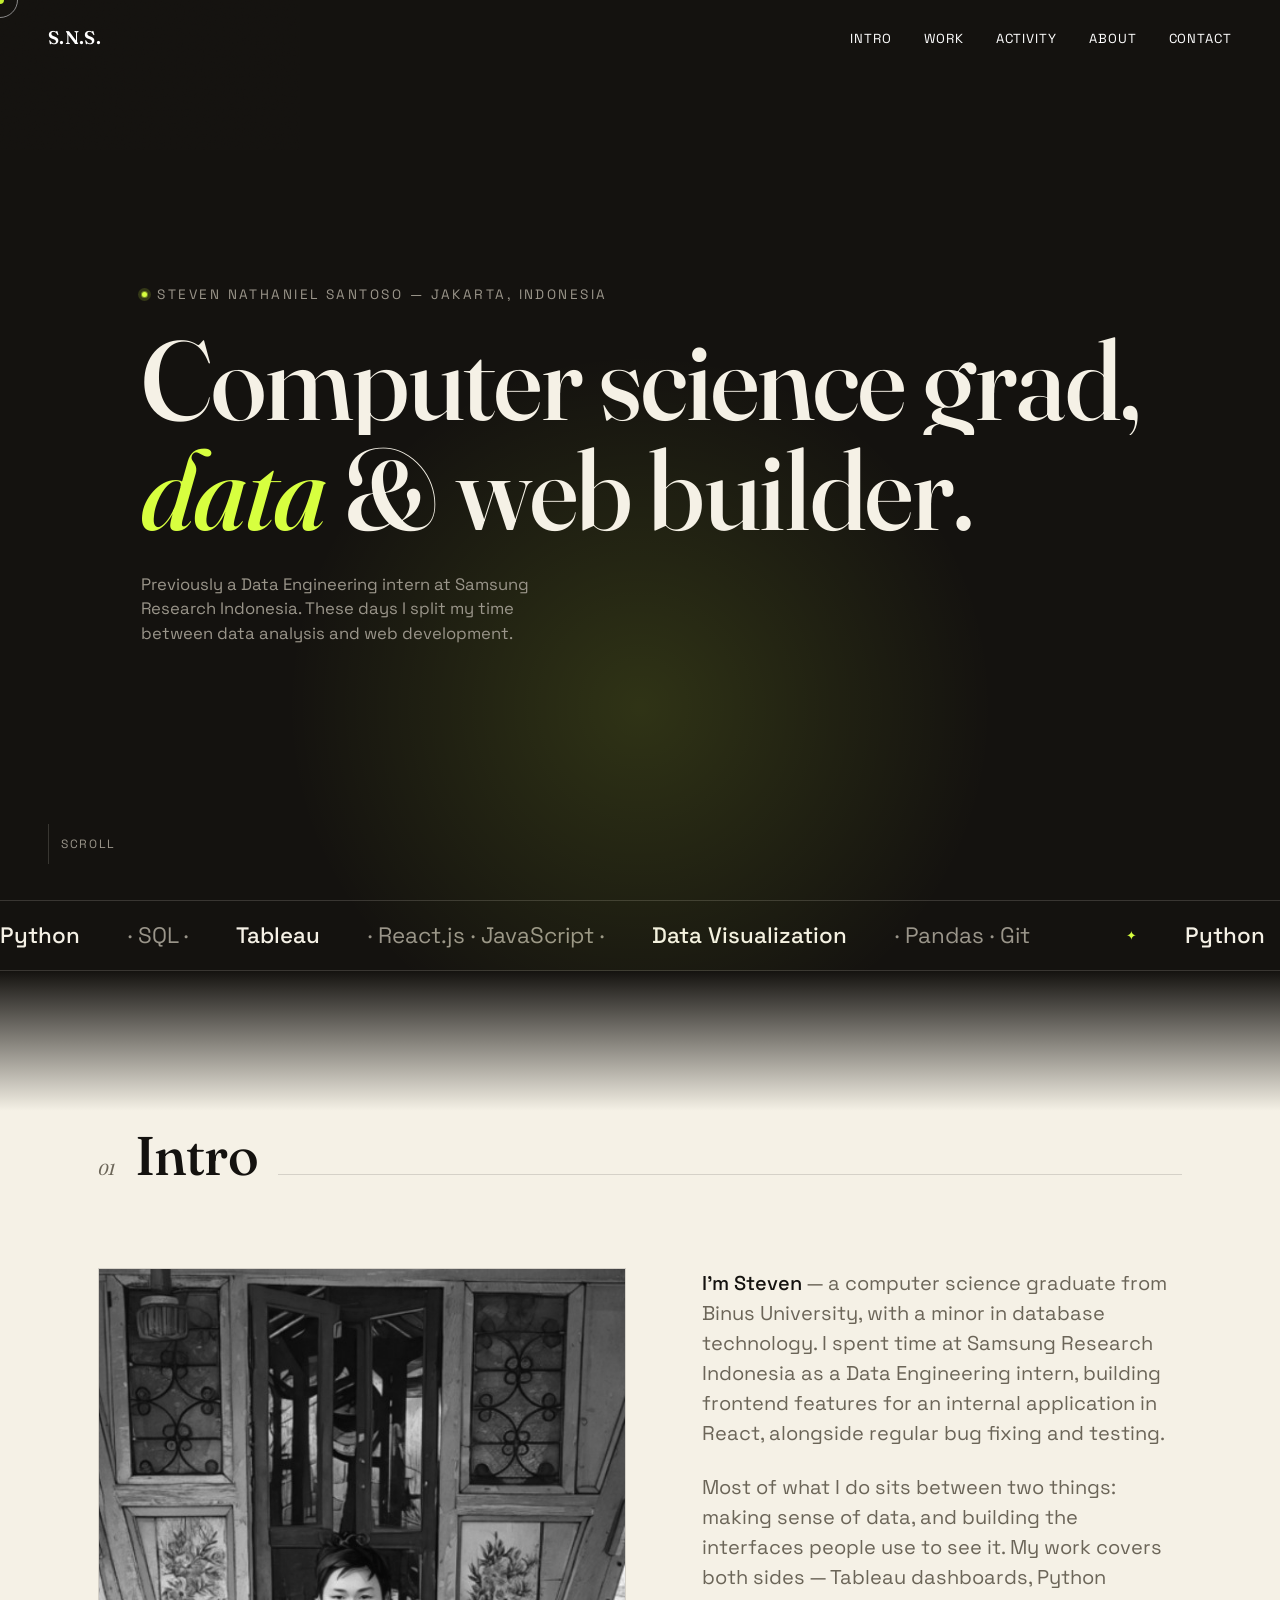
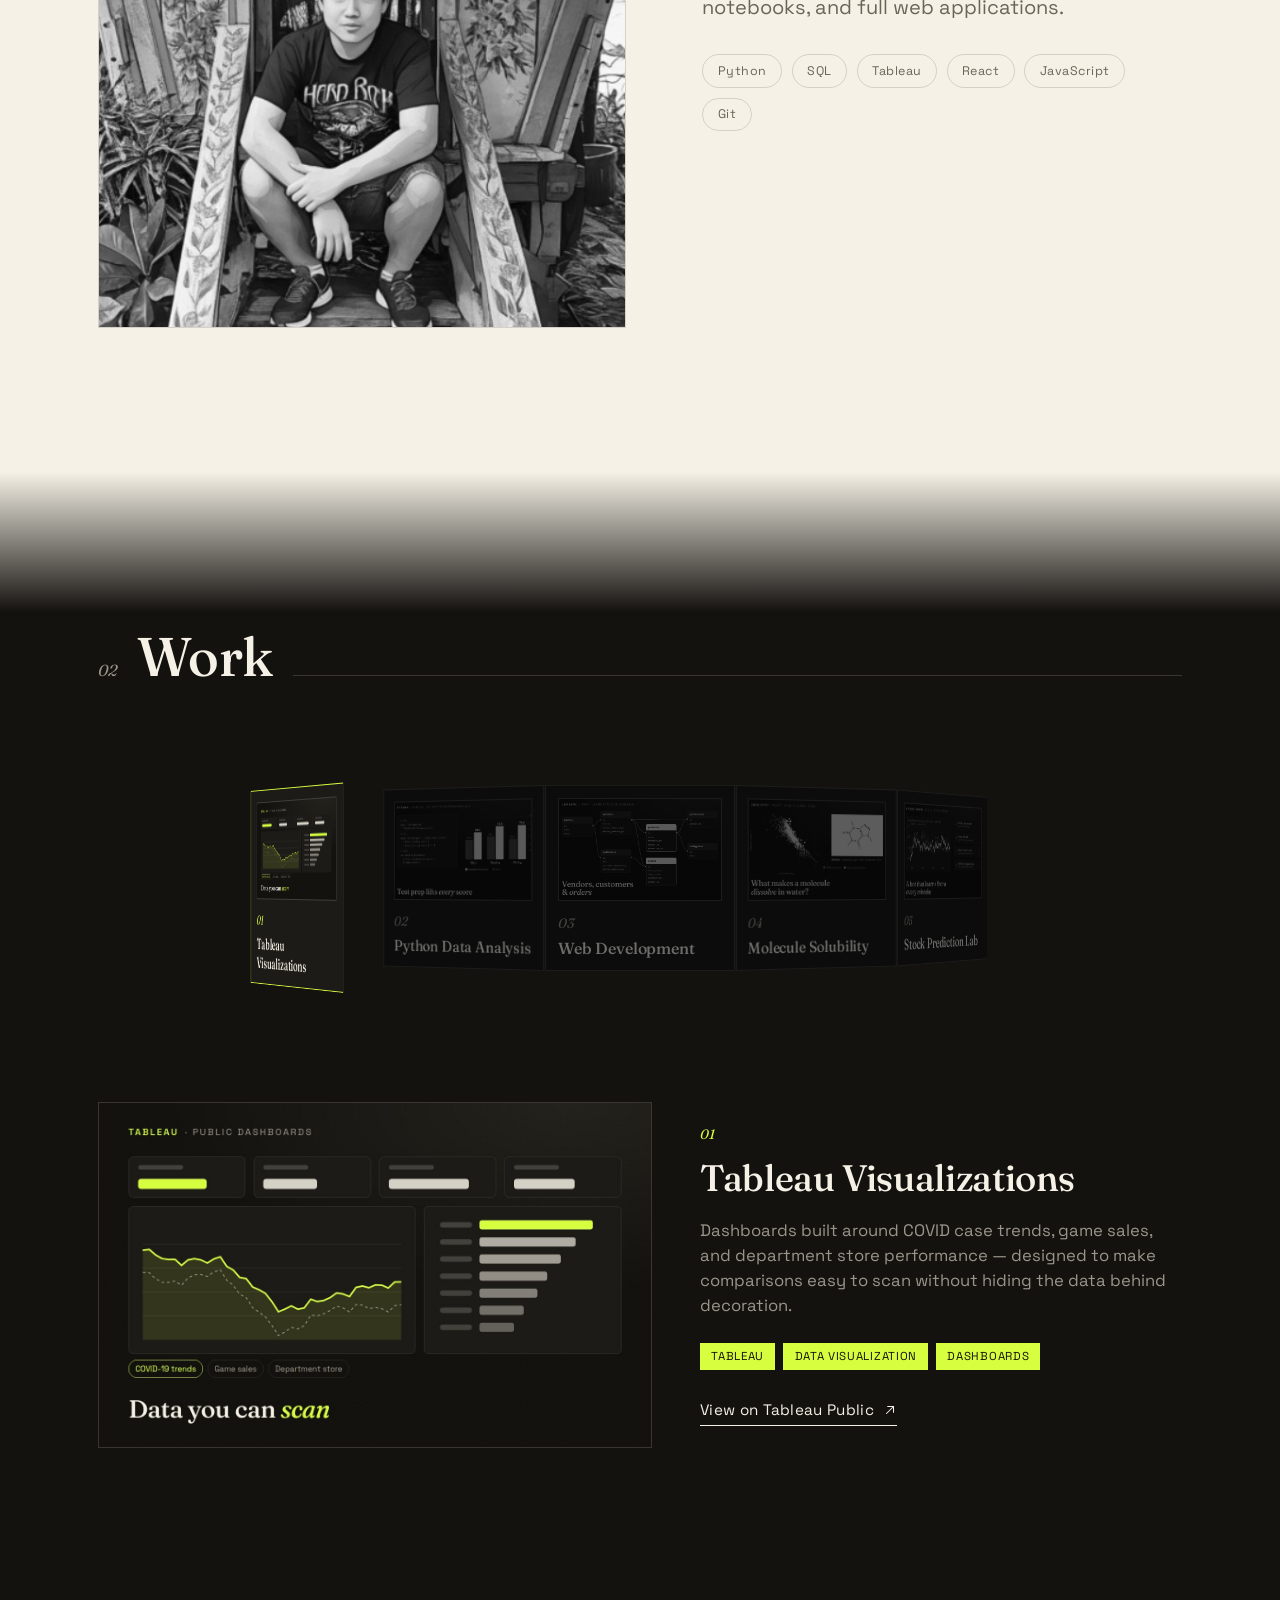
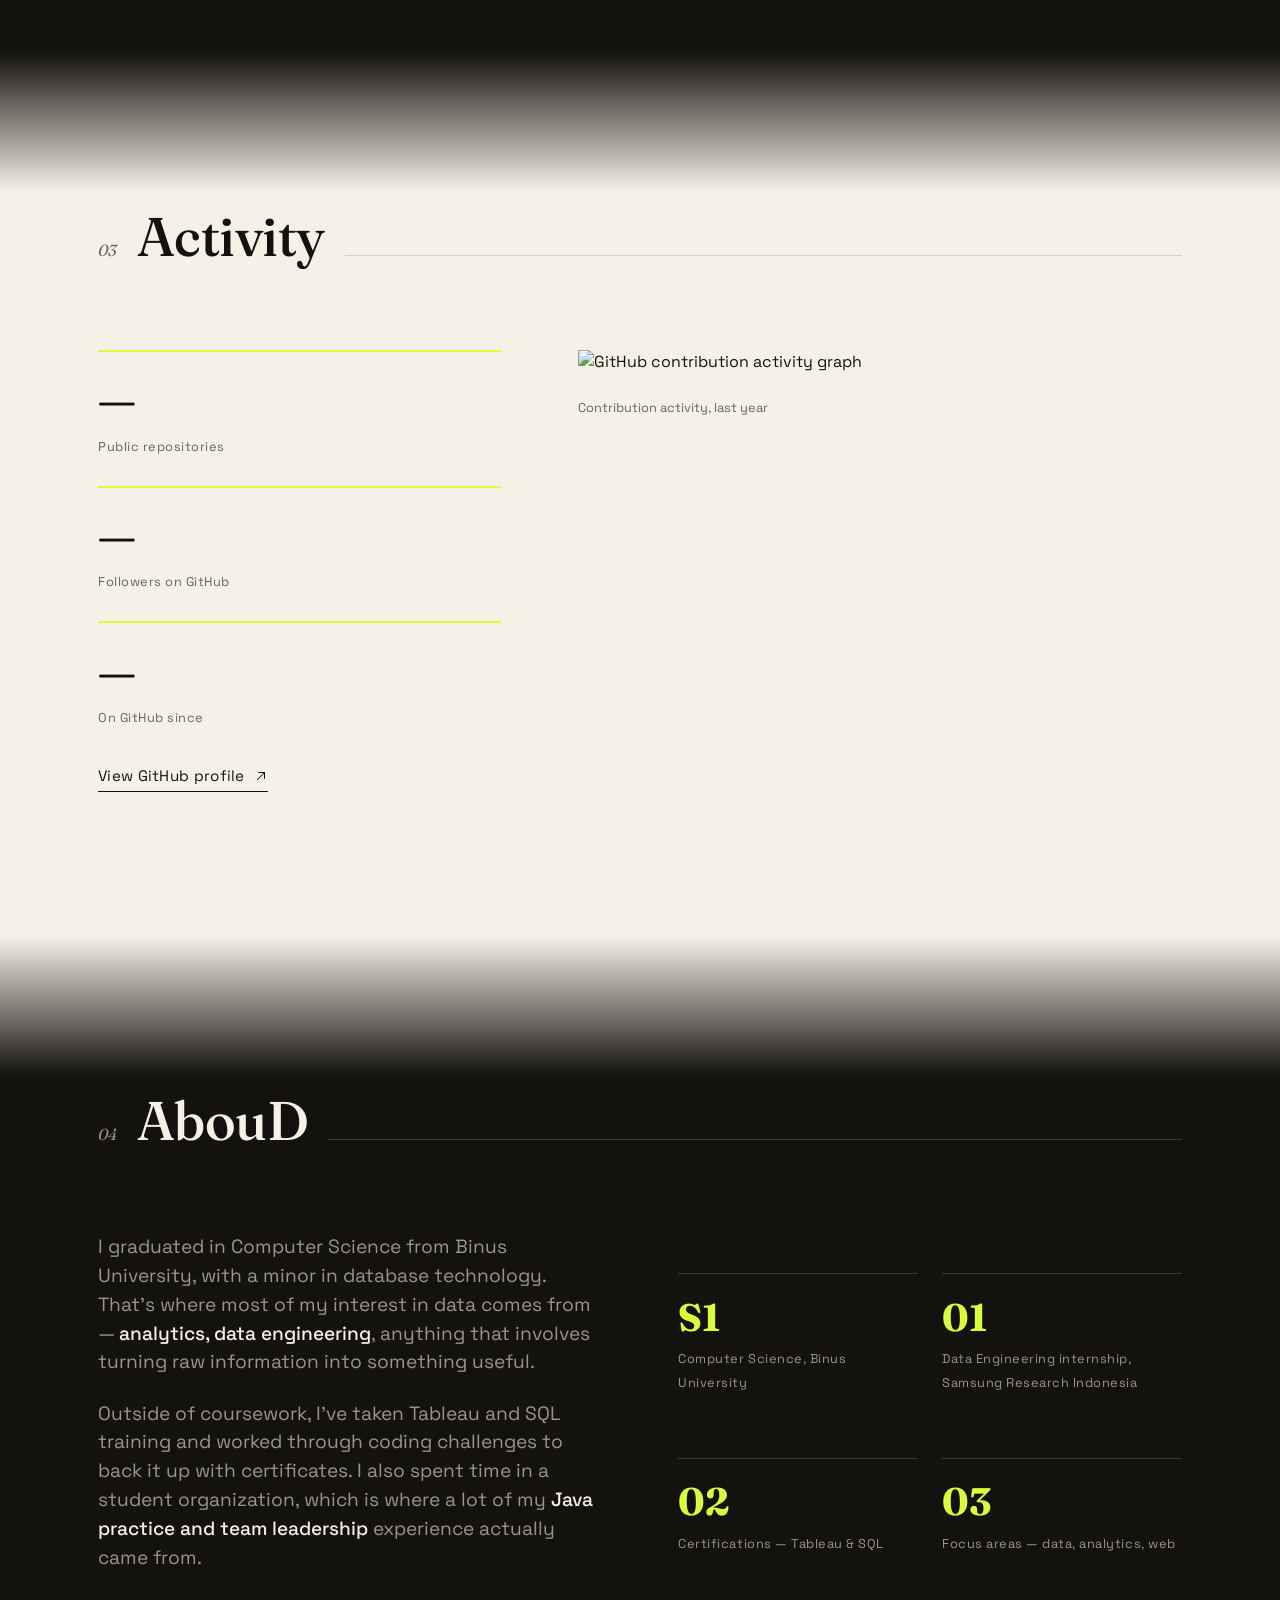
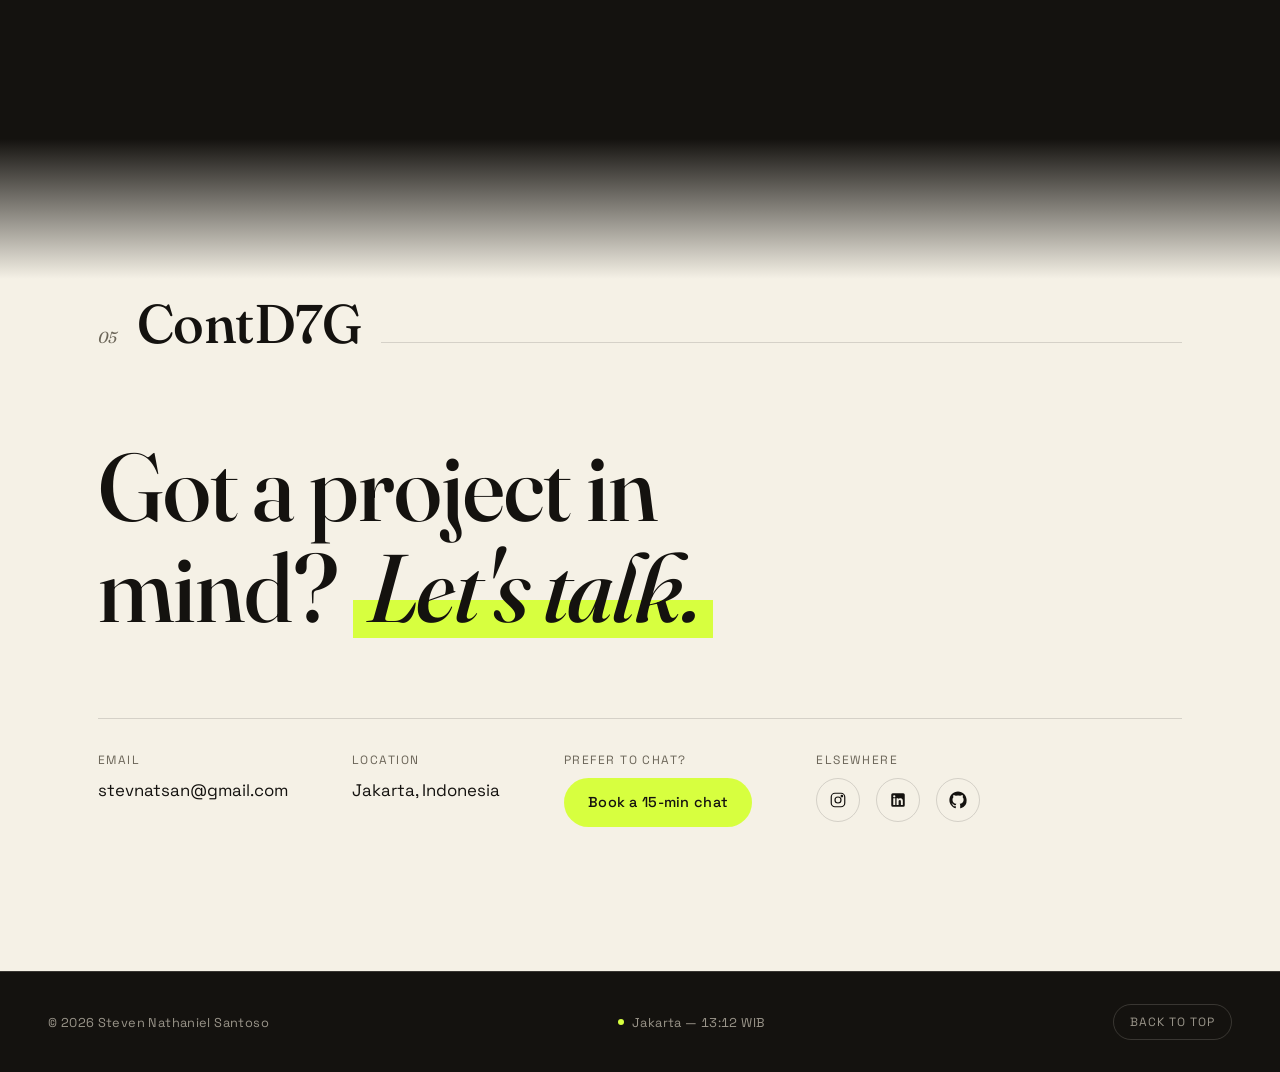
==== commit 3dd89477: "Describe the stock lab's new sources, FinBERT and Alpaca paper trading Co-Authored-By: Claude Opus 5" ====
--- a/index.html
+++ b/index.html
@@ -202,8 +202,8 @@
 							<div class="project-fan__body">
 								<span class="project-fan__index">05</span>
 								<h3 class="project-fan__detail-title">Stock Prediction Lab</h3>
-								<p class="project__desc">A self-updating quant bot for any S&amp;P 500 stocks you choose. Every weekday it pulls prices, news headlines and SEC filings, and four models compete (online logistic regression, gradient boosting and an ensemble); the most accurate one lately makes the calls and paper-trades its top 3 picks. It learns from every miss and publishes an honest scoreboard against simple baselines.</p>
-								<div class="project__tags"><span>Python</span><span>Quant Trading</span><span>Gradient Boosting</span><span>Sentiment Analysis</span><span>GitHub Actions</span></div>
+								<p class="project__desc">A self-updating quant bot for any S&amp;P 500 stocks you choose. Every weekday it gathers prices, headlines (scored by VADER and FinBERT), earnings, analyst revisions, options volatility, macro data and social posts; competing models then predict whether each stock will rise and whether it will beat the market. The best recent model&rsquo;s picks are paper-traded on Alpaca with real fills, and every probability is checked for calibration.</p>
+								<div class="project__tags"><span>Python</span><span>Quant Trading</span><span>Gradient Boosting</span><span>FinBERT</span><span>Alpaca API</span></div>
 								<div class="project__links">
 									<a class="project__link" href="https://github.com/Stevnatsan/stock-prediction-lab#live-scoreboard" target="_blank" rel="noopener">
 										Live scoreboard
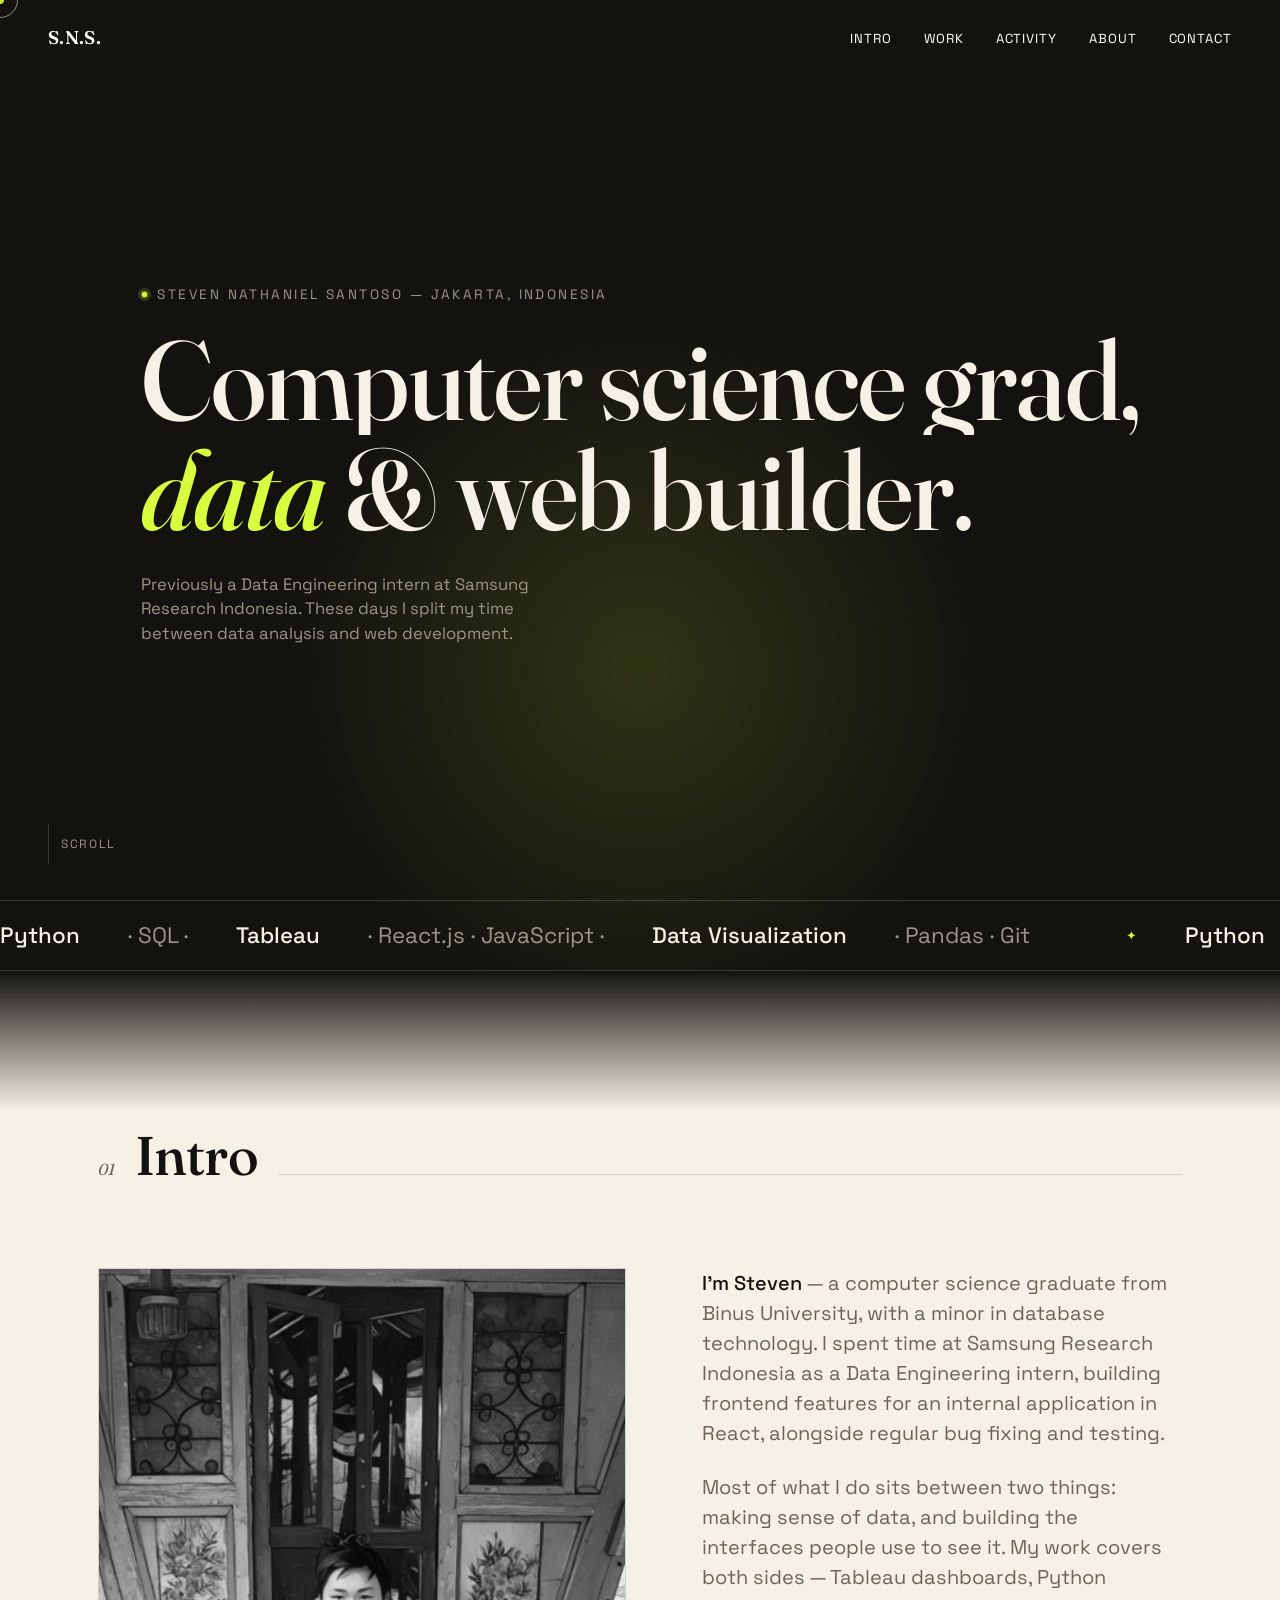
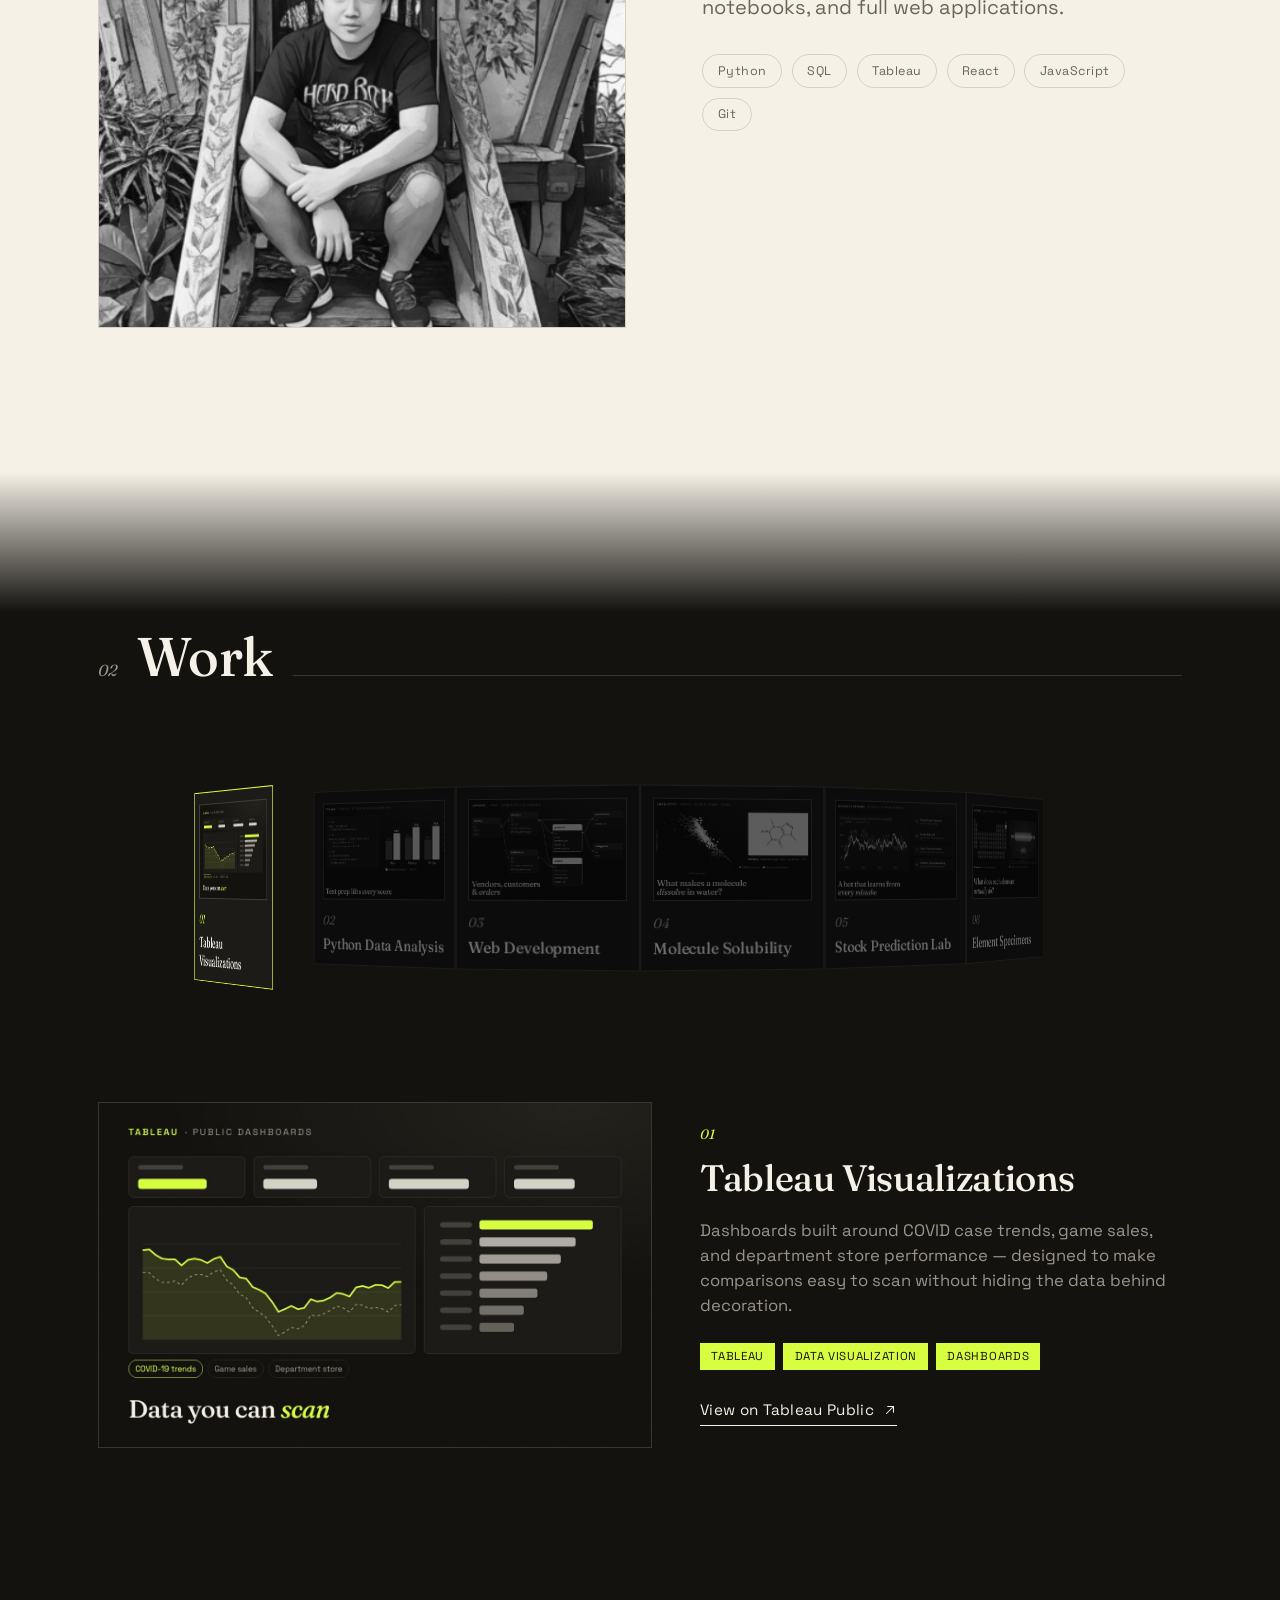
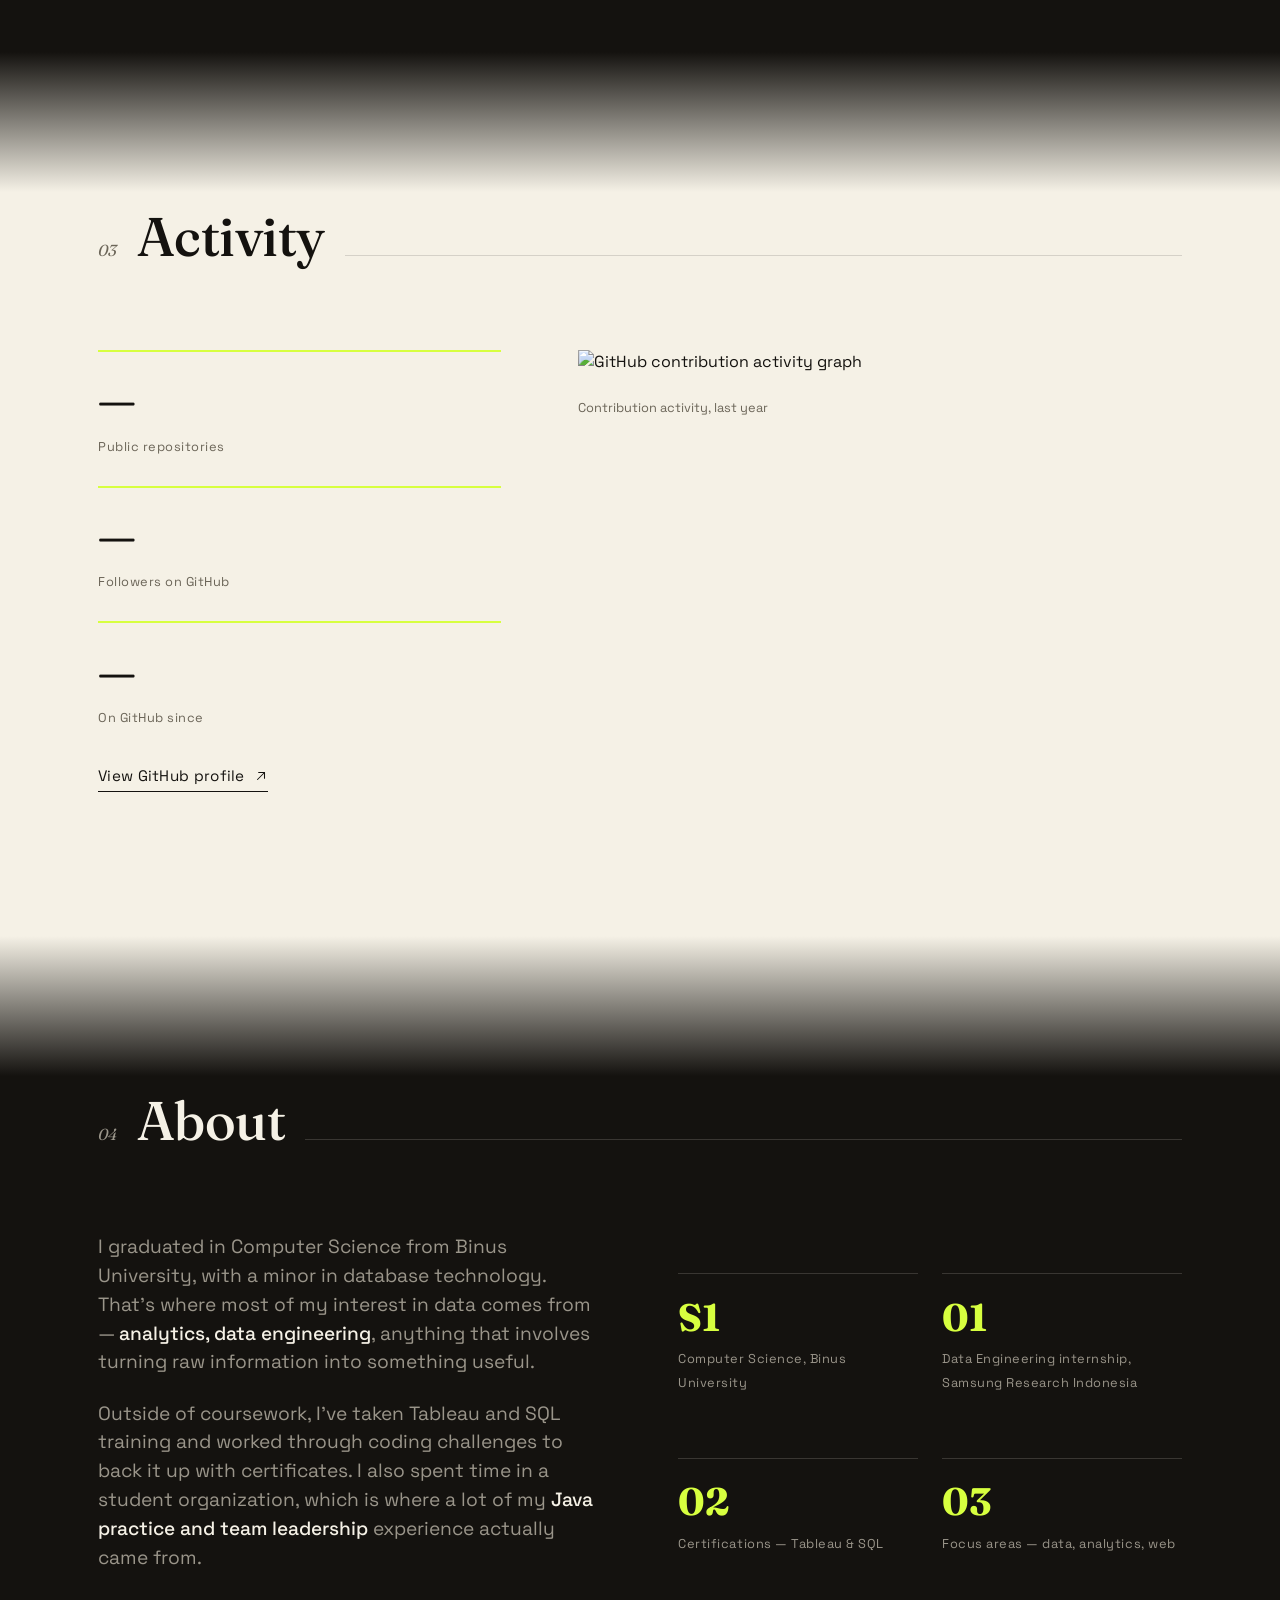
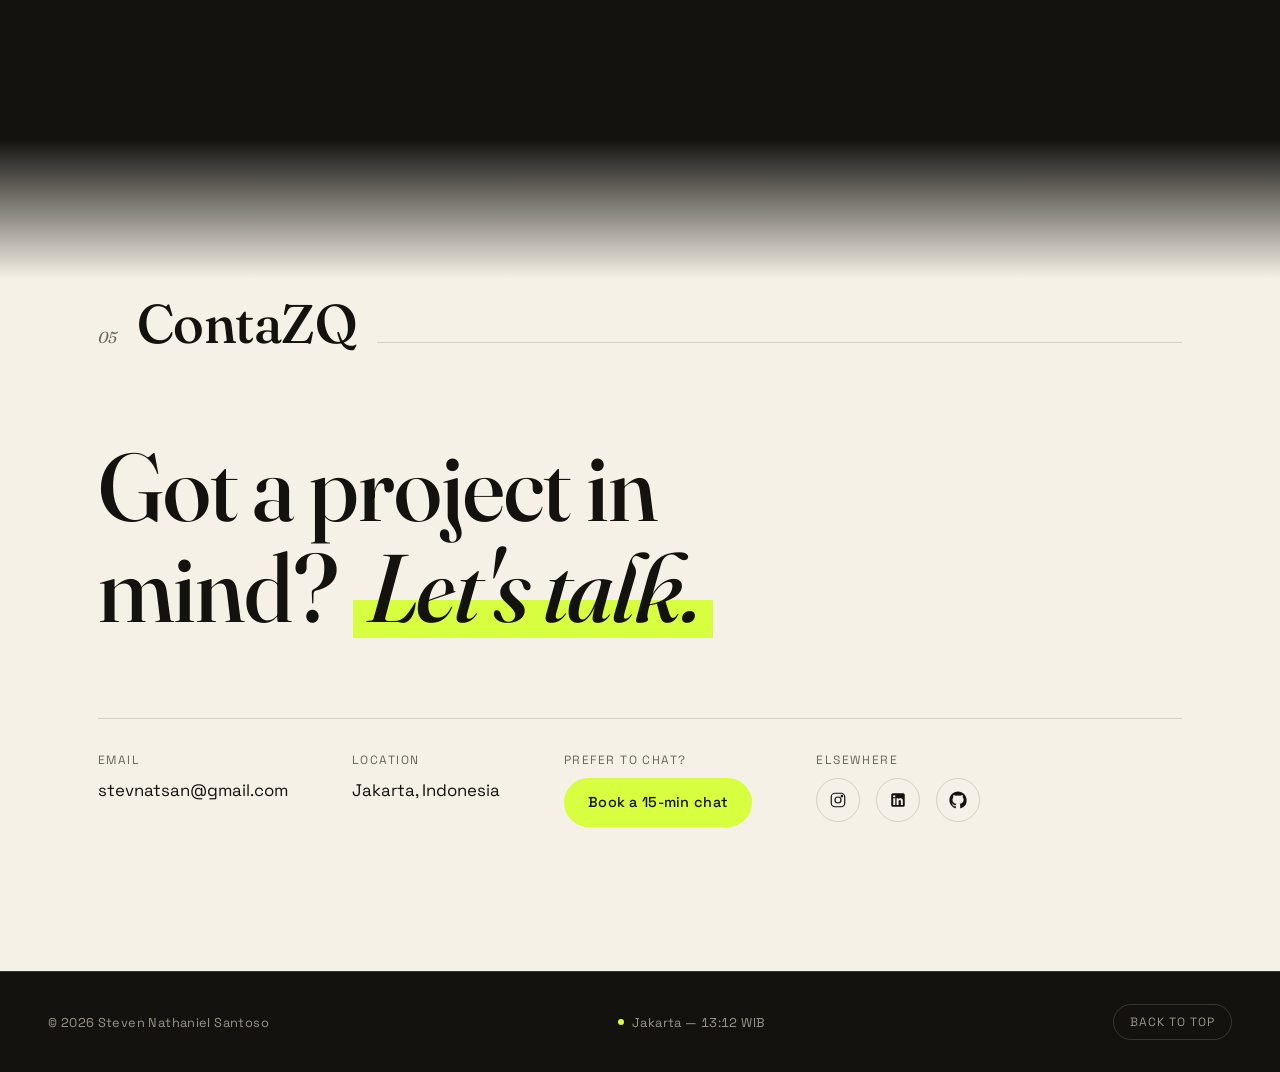
==== commit 0c85c213: "Add Element Specimens, an interactive periodic table, as project 06 The periodic table lives at /per" ====
--- a/index.html
+++ b/index.html
@@ -112,30 +112,35 @@
 
 				<div class="project-fan reveal">
 					<div class="project-fan__ring">
-						<button type="button" class="project-fan__card is-active" style="--i:-2" data-target="project-1" aria-controls="project-1" aria-pressed="true">
+						<button type="button" class="project-fan__card is-active" style="--i:-2.5" data-target="project-1" aria-controls="project-1" aria-pressed="true">
 							<span class="project-fan__media"><img src="images/cover-tableau.jpg" alt="" loading="lazy" /></span>
 							<span class="project-fan__index">01</span>
 							<span class="project-fan__title">Tableau Visualizations</span>
 						</button>
-						<button type="button" class="project-fan__card" style="--i:-1" data-target="project-2" aria-controls="project-2" aria-pressed="false">
+						<button type="button" class="project-fan__card" style="--i:-1.5" data-target="project-2" aria-controls="project-2" aria-pressed="false">
 							<span class="project-fan__media"><img src="images/cover-python.jpg" alt="" loading="lazy" /></span>
 							<span class="project-fan__index">02</span>
 							<span class="project-fan__title">Python Data Analysis</span>
 						</button>
-						<button type="button" class="project-fan__card" style="--i:0" data-target="project-3" aria-controls="project-3" aria-pressed="false">
+						<button type="button" class="project-fan__card" style="--i:-0.5" data-target="project-3" aria-controls="project-3" aria-pressed="false">
 							<span class="project-fan__media"><img src="images/cover-web.jpg" alt="" loading="lazy" /></span>
 							<span class="project-fan__index">03</span>
 							<span class="project-fan__title">Web Development</span>
 						</button>
-						<button type="button" class="project-fan__card" style="--i:1" data-target="project-4" aria-controls="project-4" aria-pressed="false">
+						<button type="button" class="project-fan__card" style="--i:0.5" data-target="project-4" aria-controls="project-4" aria-pressed="false">
 							<span class="project-fan__media"><img src="images/cover-chemistry.jpg" alt="" loading="lazy" /></span>
 							<span class="project-fan__index">04</span>
 							<span class="project-fan__title">Molecule Solubility</span>
 						</button>
-						<button type="button" class="project-fan__card" style="--i:2" data-target="project-5" aria-controls="project-5" aria-pressed="false">
+						<button type="button" class="project-fan__card" style="--i:1.5" data-target="project-5" aria-controls="project-5" aria-pressed="false">
 							<span class="project-fan__media"><img src="images/cover-stock-lab.jpg" alt="" loading="lazy" /></span>
 							<span class="project-fan__index">05</span>
 							<span class="project-fan__title">Stock Prediction Lab</span>
+						</button>
+						<button type="button" class="project-fan__card" style="--i:2.5" data-target="project-6" aria-controls="project-6" aria-pressed="false">
+							<span class="project-fan__media"><img src="images/cover-periodic-table.jpg" alt="" loading="lazy" /></span>
+							<span class="project-fan__index">06</span>
+							<span class="project-fan__title">Element Specimens</span>
 						</button>
 					</div>
 					<div class="project-fan__details">
@@ -210,6 +215,25 @@
 										<svg viewBox="0 0 24 24" fill="none" stroke="currentColor" stroke-width="1.8" stroke-linecap="round" stroke-linejoin="round"><line x1="6" y1="18" x2="18" y2="6"/><polyline points="8 6 18 6 18 16"/></svg>
 									</a>
 									<a class="project__link" href="https://github.com/Stevnatsan/stock-prediction-lab" target="_blank" rel="noopener">
+										View on GitHub
+										<svg viewBox="0 0 24 24" fill="none" stroke="currentColor" stroke-width="1.8" stroke-linecap="round" stroke-linejoin="round"><line x1="6" y1="18" x2="18" y2="6"/><polyline points="8 6 18 6 18 16"/></svg>
+									</a>
+								</div>
+							</div>
+						</div>
+						<div class="project-fan__detail" id="project-6">
+							<img class="project-fan__cover" src="images/cover-periodic-table.jpg" alt="Periodic table of all 118 elements with neon highlighted, next to a neon glow tube lit at 7 kV above its line spectrum" loading="lazy" />
+							<div class="project-fan__body">
+								<span class="project-fan__index">06</span>
+								<h3 class="project-fan__detail-title">Element Specimens</h3>
+								<p class="project__desc">An interactive periodic table where every element sits on a specimen bench with its own experiments. Heat it past its real melting and boiling points, drop caesium in water, flame-test strontium, light neon up with its real line spectrum, cool lead until it superconducts, or watch uranium decay into thorium.</p>
+								<div class="project__tags"><span>JavaScript</span><span>Canvas</span><span>Chemistry</span><span>Interactive</span></div>
+								<div class="project__links">
+									<a class="project__link" href="periodic-table/">
+										Open the periodic table
+										<svg viewBox="0 0 24 24" fill="none" stroke="currentColor" stroke-width="1.8" stroke-linecap="round" stroke-linejoin="round"><line x1="6" y1="18" x2="18" y2="6"/><polyline points="8 6 18 6 18 16"/></svg>
+									</a>
+									<a class="project__link" href="https://github.com/Stevnatsan/PortoWebsite/tree/main/periodic-table" target="_blank" rel="noopener">
 										View on GitHub
 										<svg viewBox="0 0 24 24" fill="none" stroke="currentColor" stroke-width="1.8" stroke-linecap="round" stroke-linejoin="round"><line x1="6" y1="18" x2="18" y2="6"/><polyline points="8 6 18 6 18 16"/></svg>
 									</a>
--- a/assets/css/portfolio.css
+++ b/assets/css/portfolio.css
@@ -455,15 +455,15 @@
 
 /* ---------- work: 3D fan of project tiles ----------
    Tiles sit on an arc, each rotated by its --i slot (centred on 0, e.g.
-   -1.5 .. 1.5 for four tiles) around a pivot --radius behind the plane.
+   -2.5 .. 2.5 for six tiles) around a pivot --radius behind the plane.
    Keep --radius >= half the tile width / tan(--step / 2) so neighbours
    meet edge to edge instead of slicing through each other. The selected
    tile slides further out along its own ray; its details show in a flat
    panel underneath so the text is never skewed. */
 .project-fan{ margin: 1rem 0; }
 .project-fan__ring{
-  --step: 24deg;
-  --radius: 450px;
+  --step: 20deg;
+  --radius: 540px;
   --tile: 190px;
   position: relative;
   height: 17rem;
@@ -560,7 +560,7 @@
 .project__link:hover svg{ transform: translate(3px,-3px); }
 
 @media (max-width: 960px){
-  .project-fan__ring{ --radius: 380px; --tile: 160px; }
+  .project-fan__ring{ --radius: 460px; --tile: 160px; }
 }
 @media (max-width: 800px){
   .project-fan__ring{
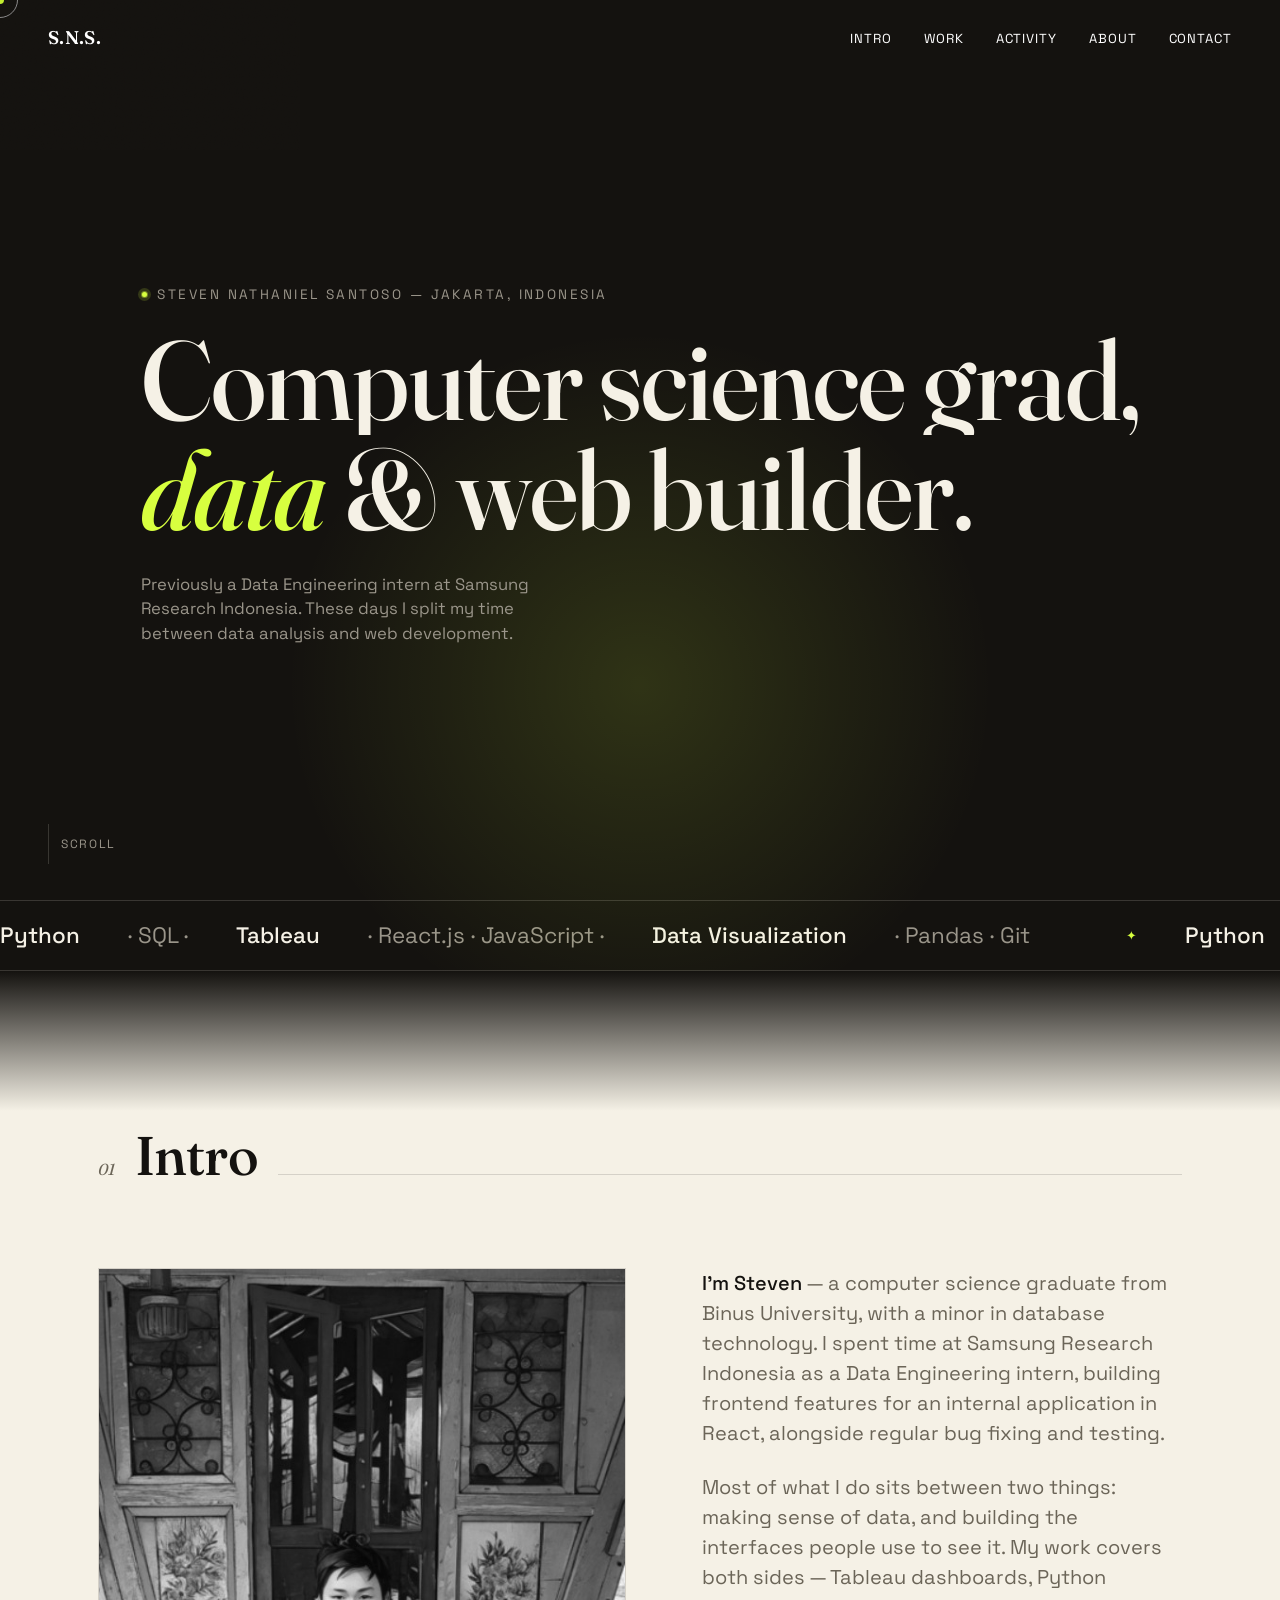
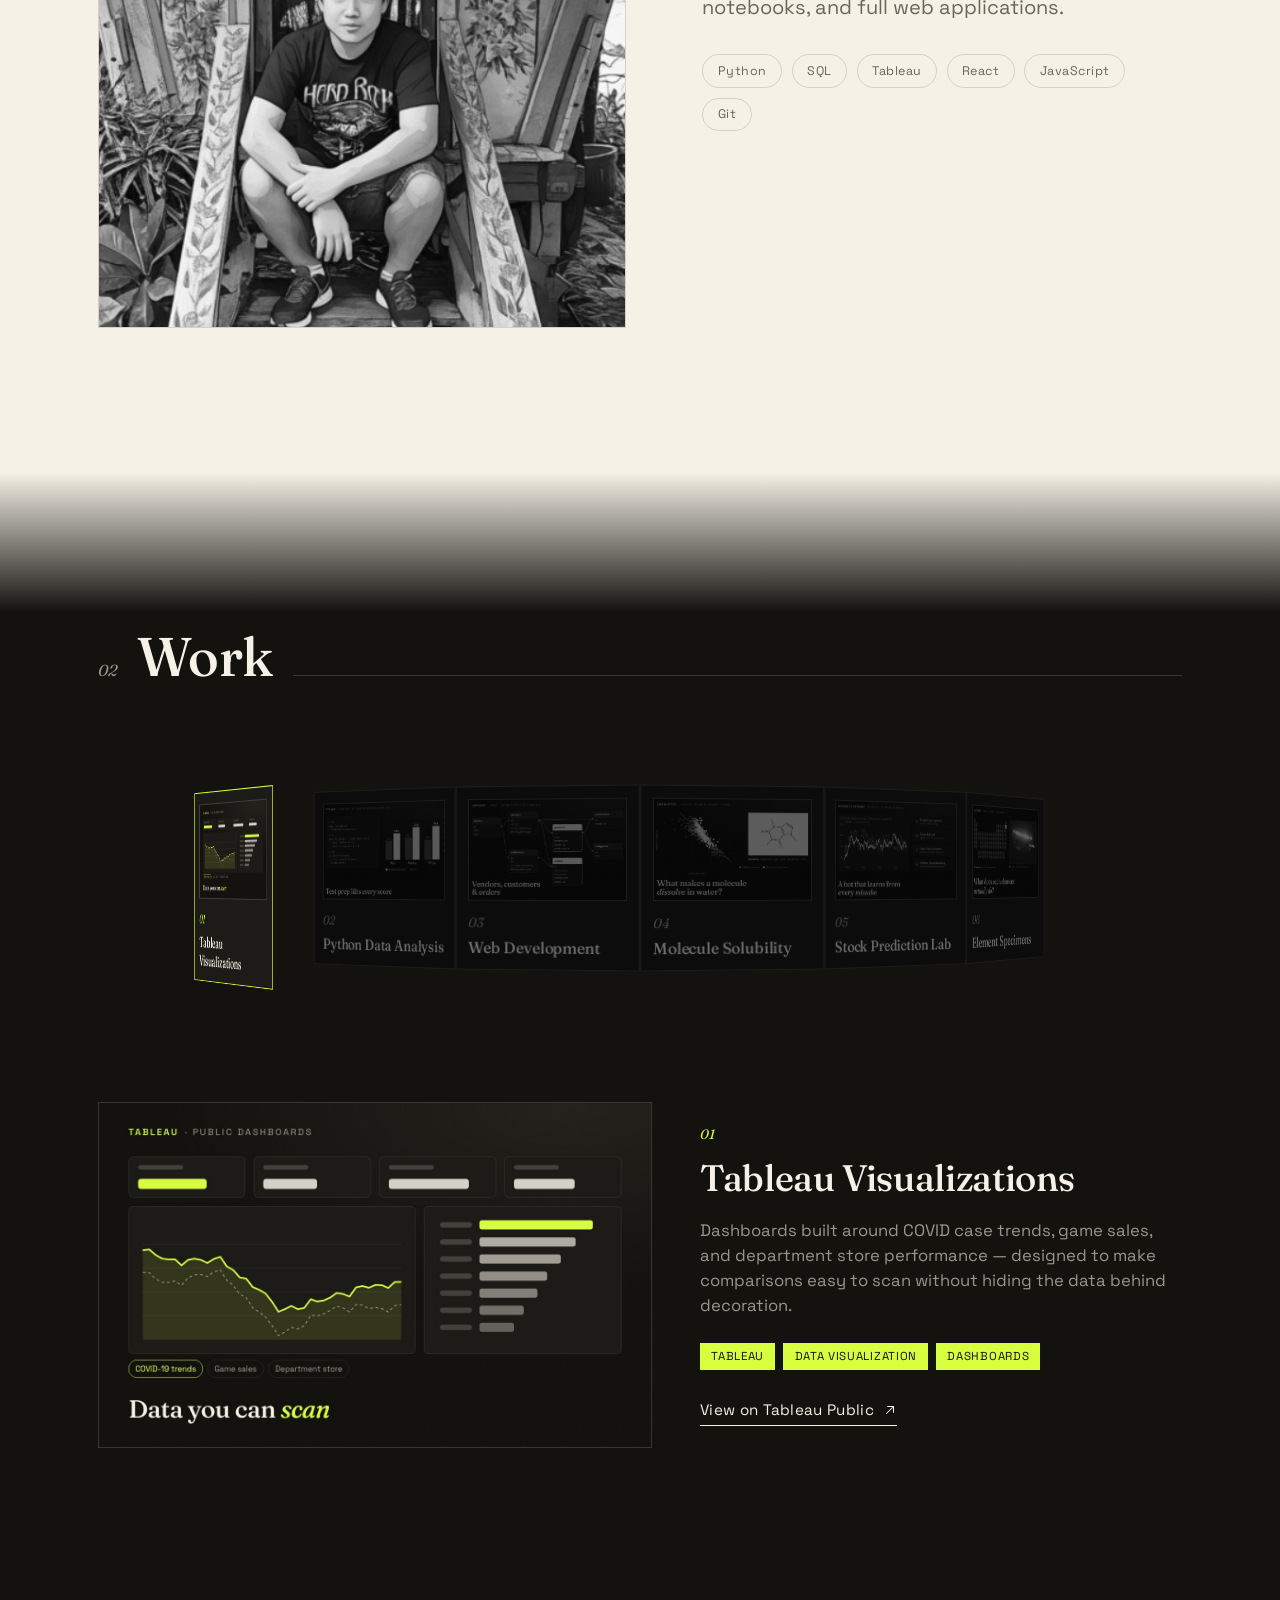
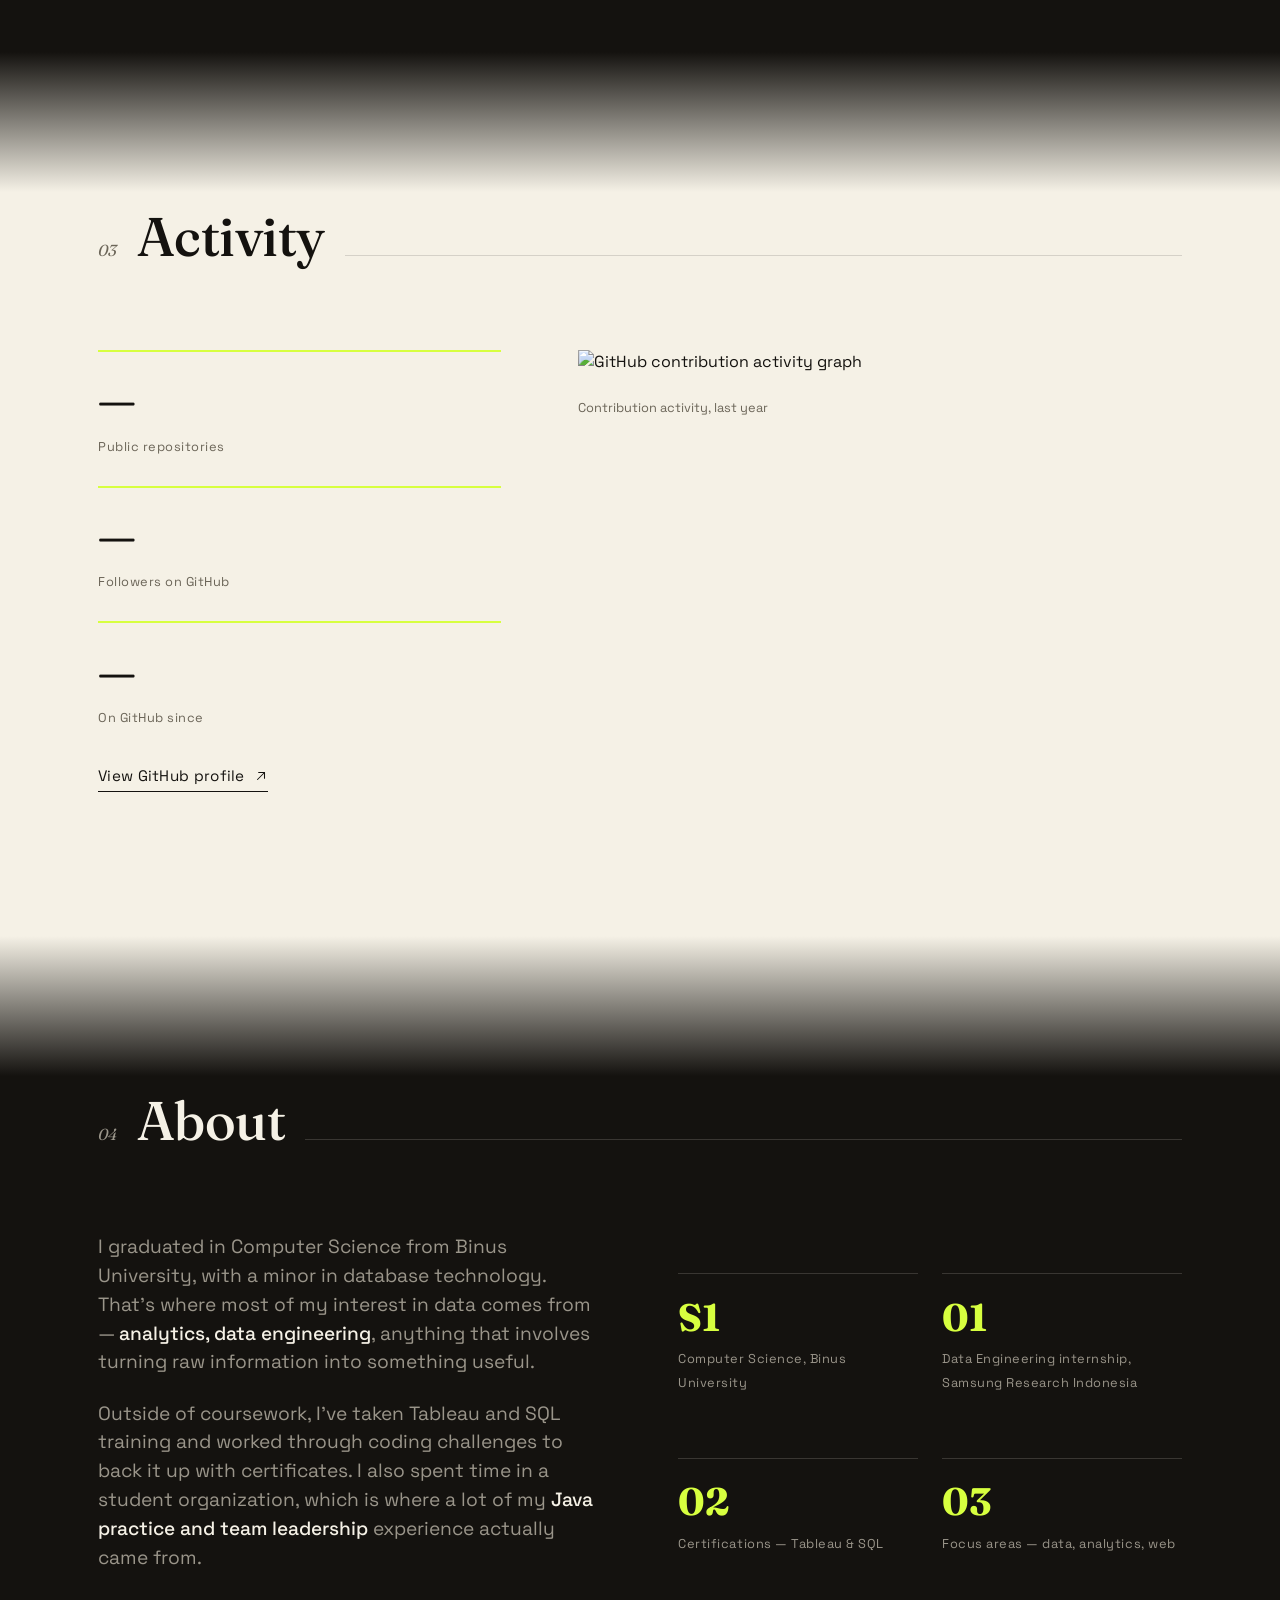
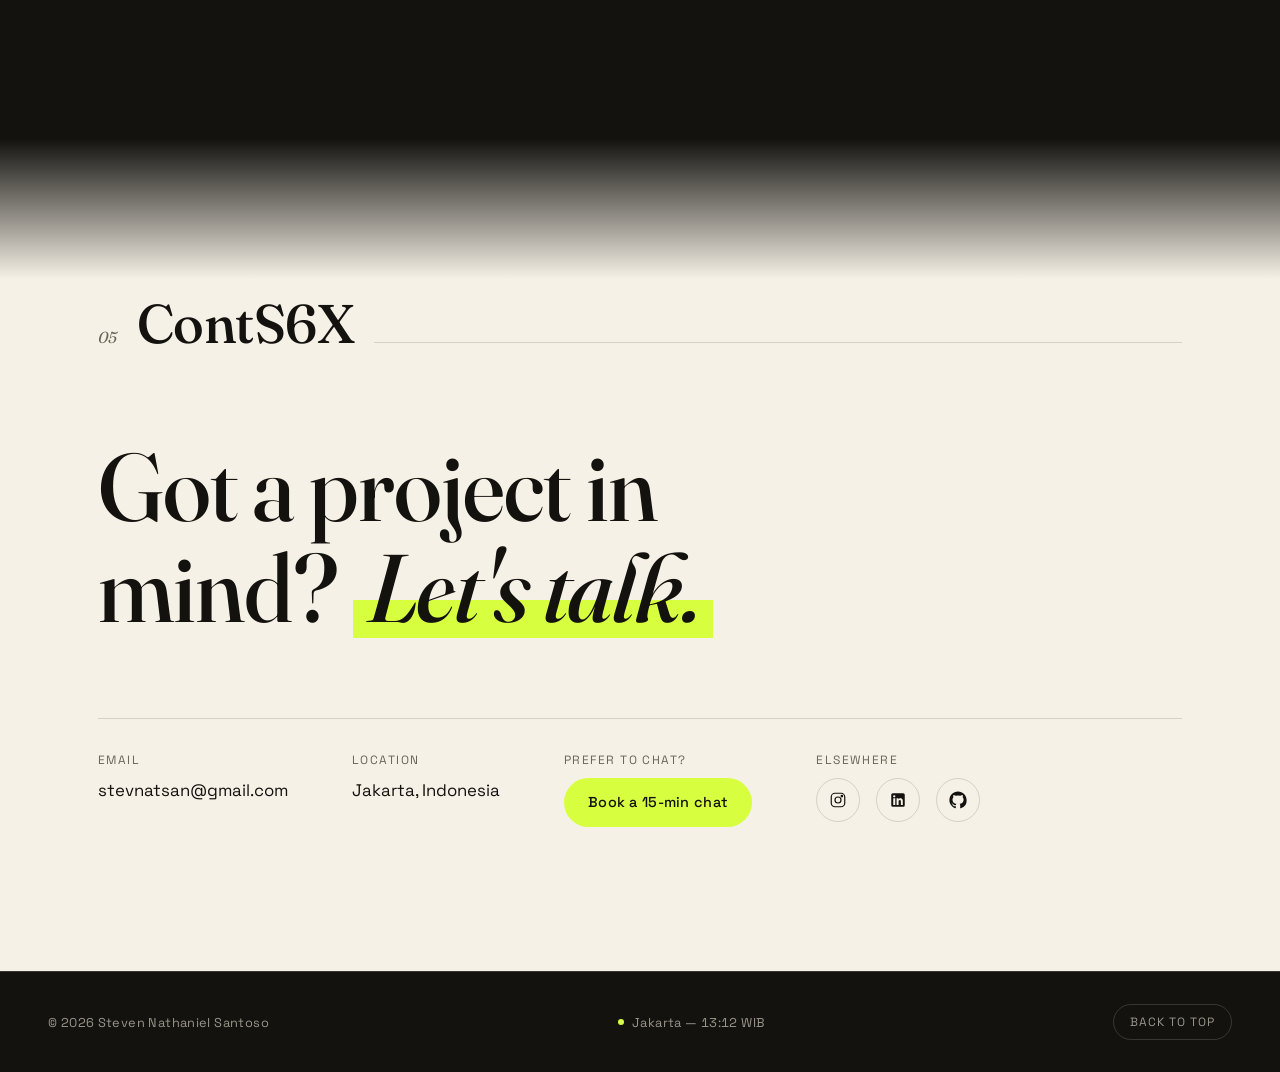
==== commit 39558186: "Rebuild Element Specimens as a 3D specimen bench Each element now sits on a 3D bench as a real-looki" ====
--- a/index.html
+++ b/index.html
@@ -222,12 +222,12 @@
 							</div>
 						</div>
 						<div class="project-fan__detail" id="project-6">
-							<img class="project-fan__cover" src="images/cover-periodic-table.jpg" alt="Periodic table of all 118 elements with neon highlighted, next to a neon glow tube lit at 7 kV above its line spectrum" loading="lazy" />
+							<img class="project-fan__cover" src="images/cover-periodic-table.jpg" alt="Periodic table of all 118 elements with neon highlighted, next to a 3D neon glow tube lit at 7 kV on a dark bench" loading="lazy" />
 							<div class="project-fan__body">
 								<span class="project-fan__index">06</span>
 								<h3 class="project-fan__detail-title">Element Specimens</h3>
-								<p class="project__desc">An interactive periodic table where every element sits on a specimen bench with its own experiments. Heat it past its real melting and boiling points, drop caesium in water, flame-test strontium, light neon up with its real line spectrum, cool lead until it superconducts, or watch uranium decay into thorium.</p>
-								<div class="project__tags"><span>JavaScript</span><span>Canvas</span><span>Chemistry</span><span>Interactive</span></div>
+								<p class="project__desc">An interactive 3D periodic table where every element sits on a specimen bench as a real-looking sample you can turn, pick up and drop. Heat it past its real melting and boiling points, drop caesium in water, flame-test strontium, light neon up with its real line spectrum, cool lead until a magnet floats over it, or watch uranium decay into thorium.</p>
+								<div class="project__tags"><span>Three.js</span><span>WebGL</span><span>Chemistry</span><span>Interactive</span></div>
 								<div class="project__links">
 									<a class="project__link" href="periodic-table/">
 										Open the periodic table
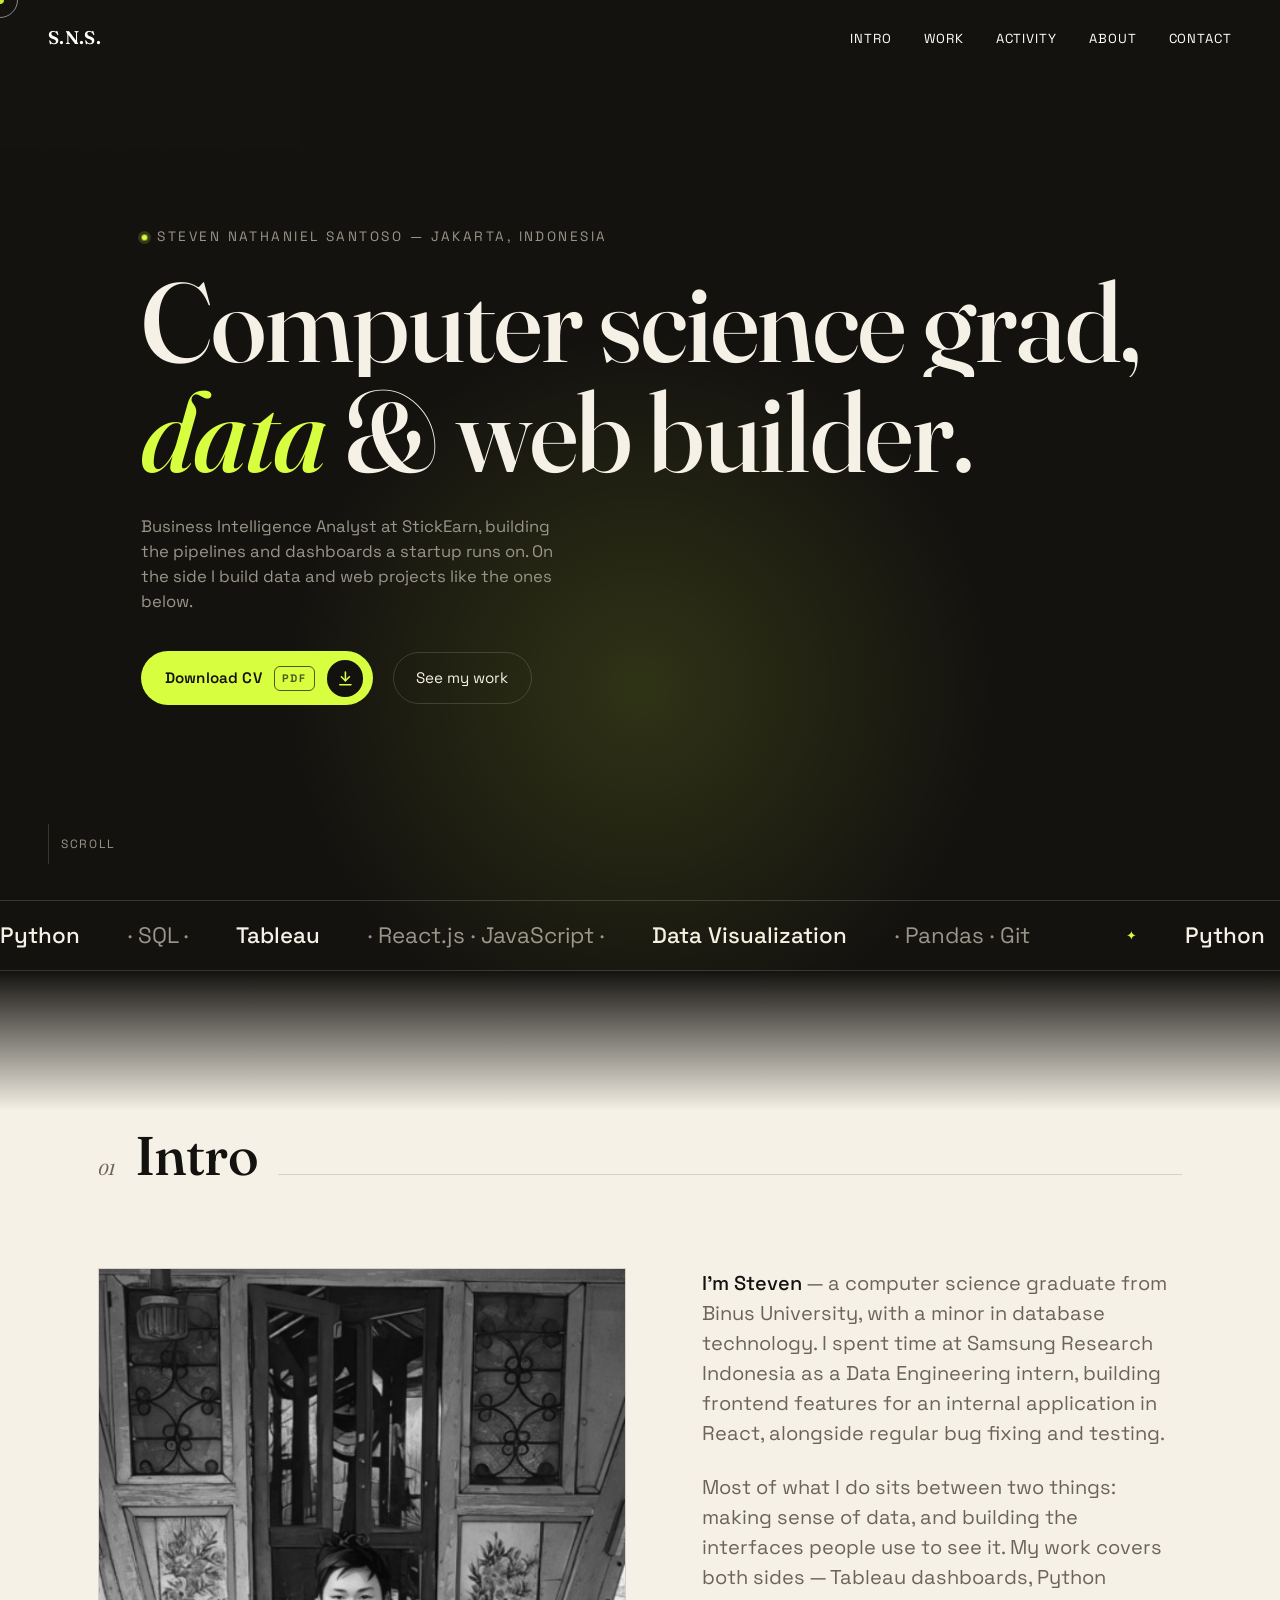
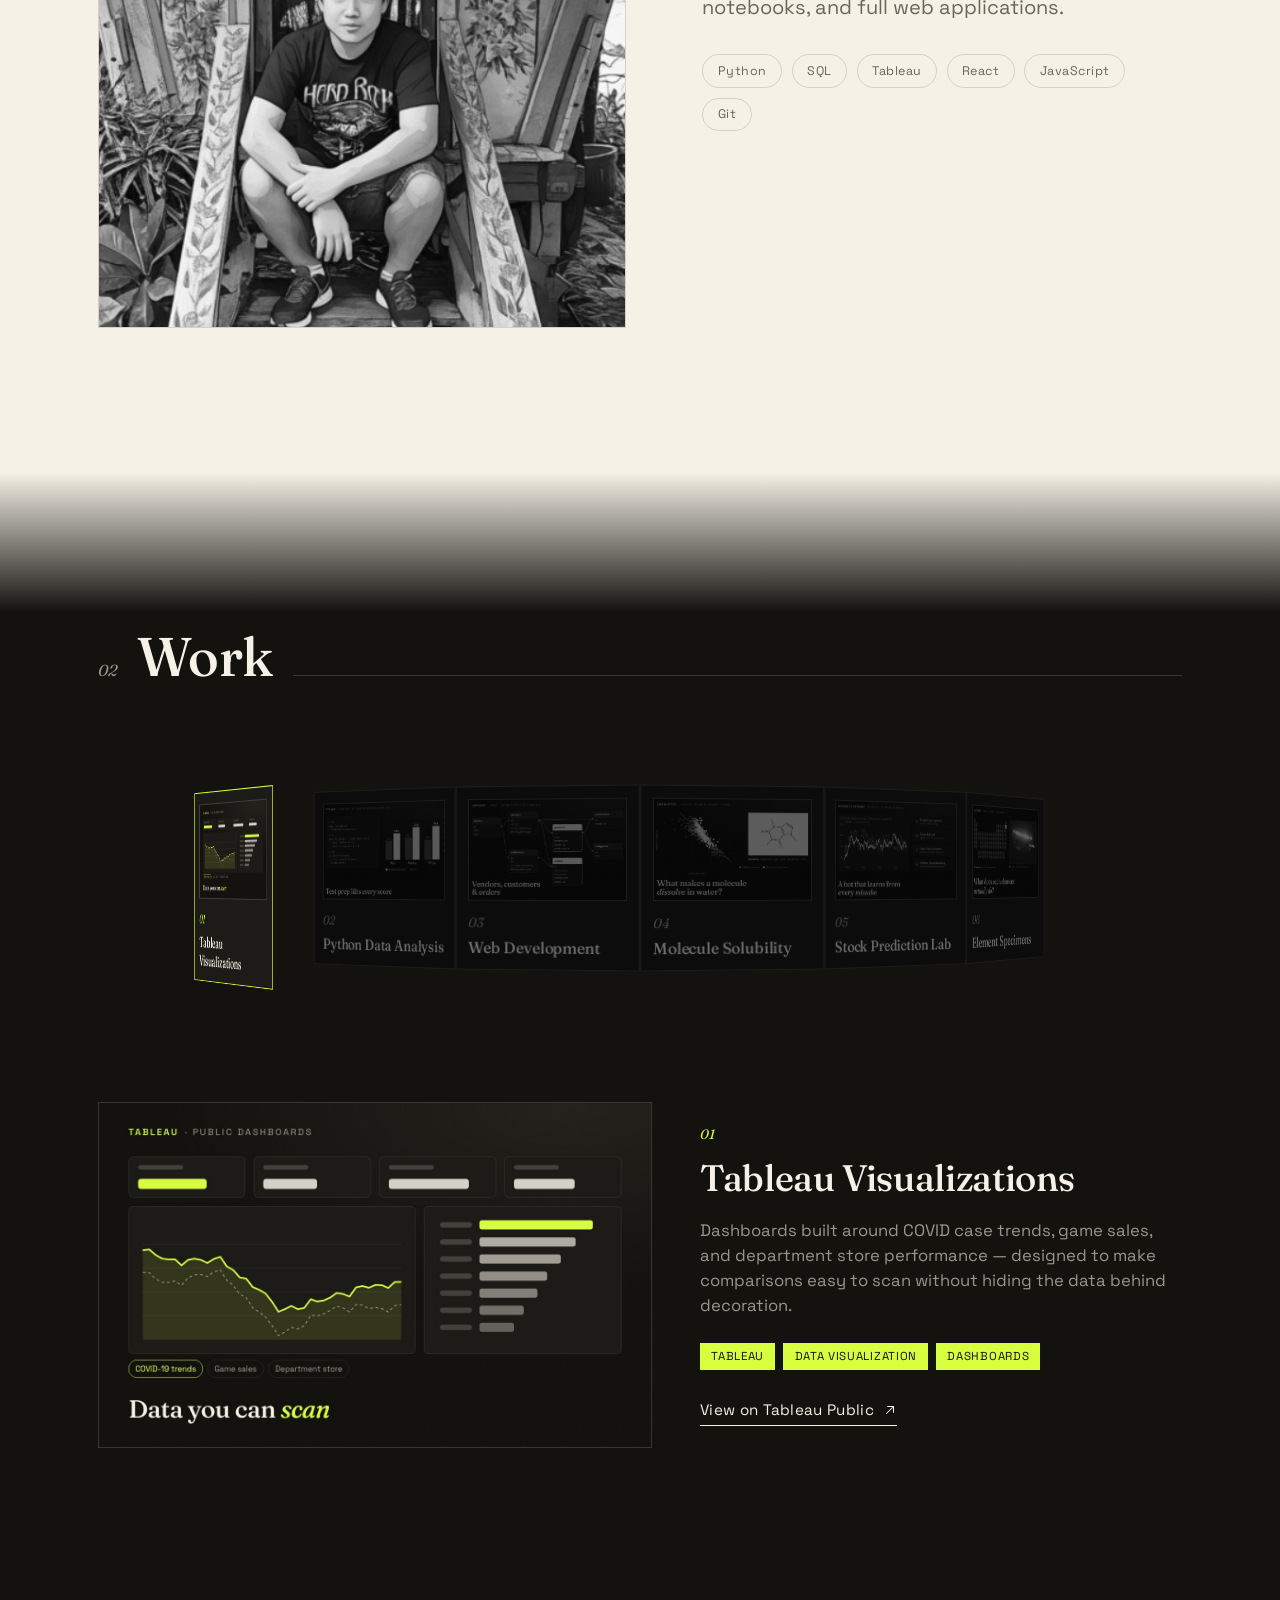
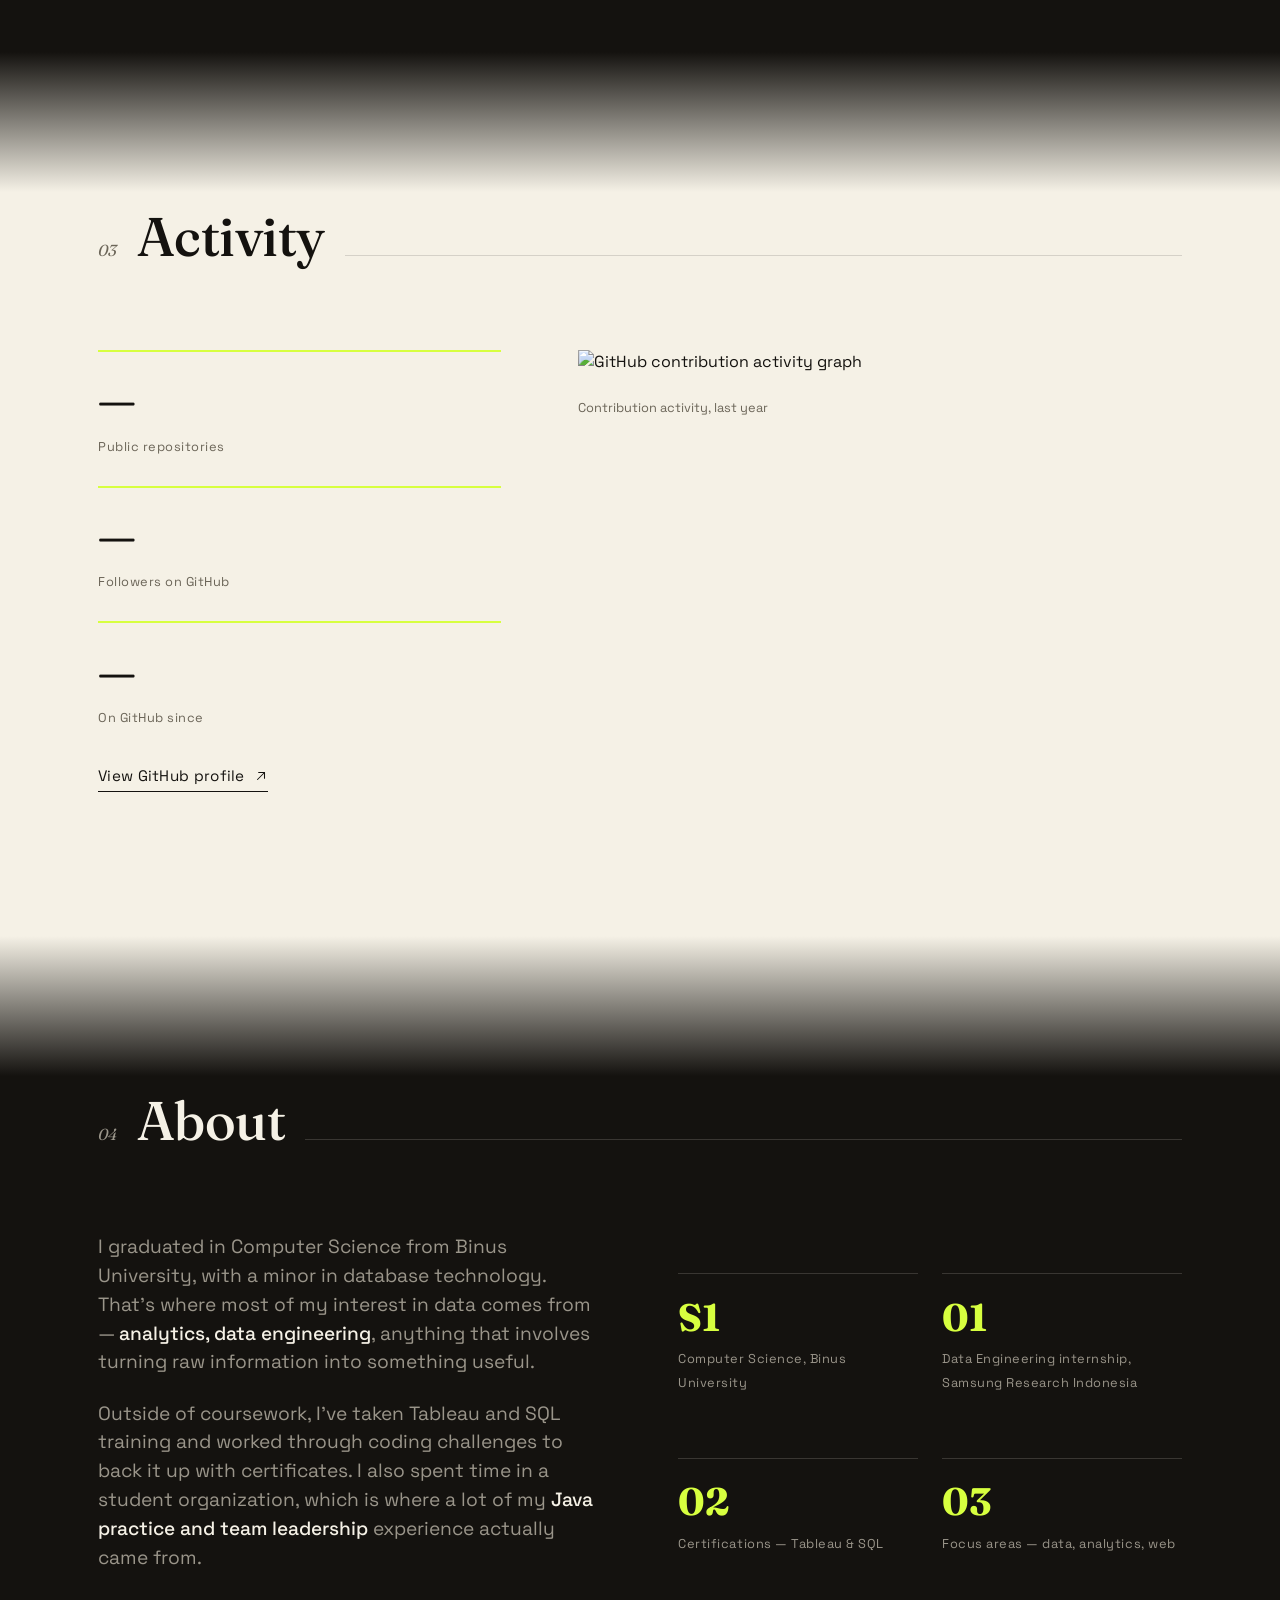
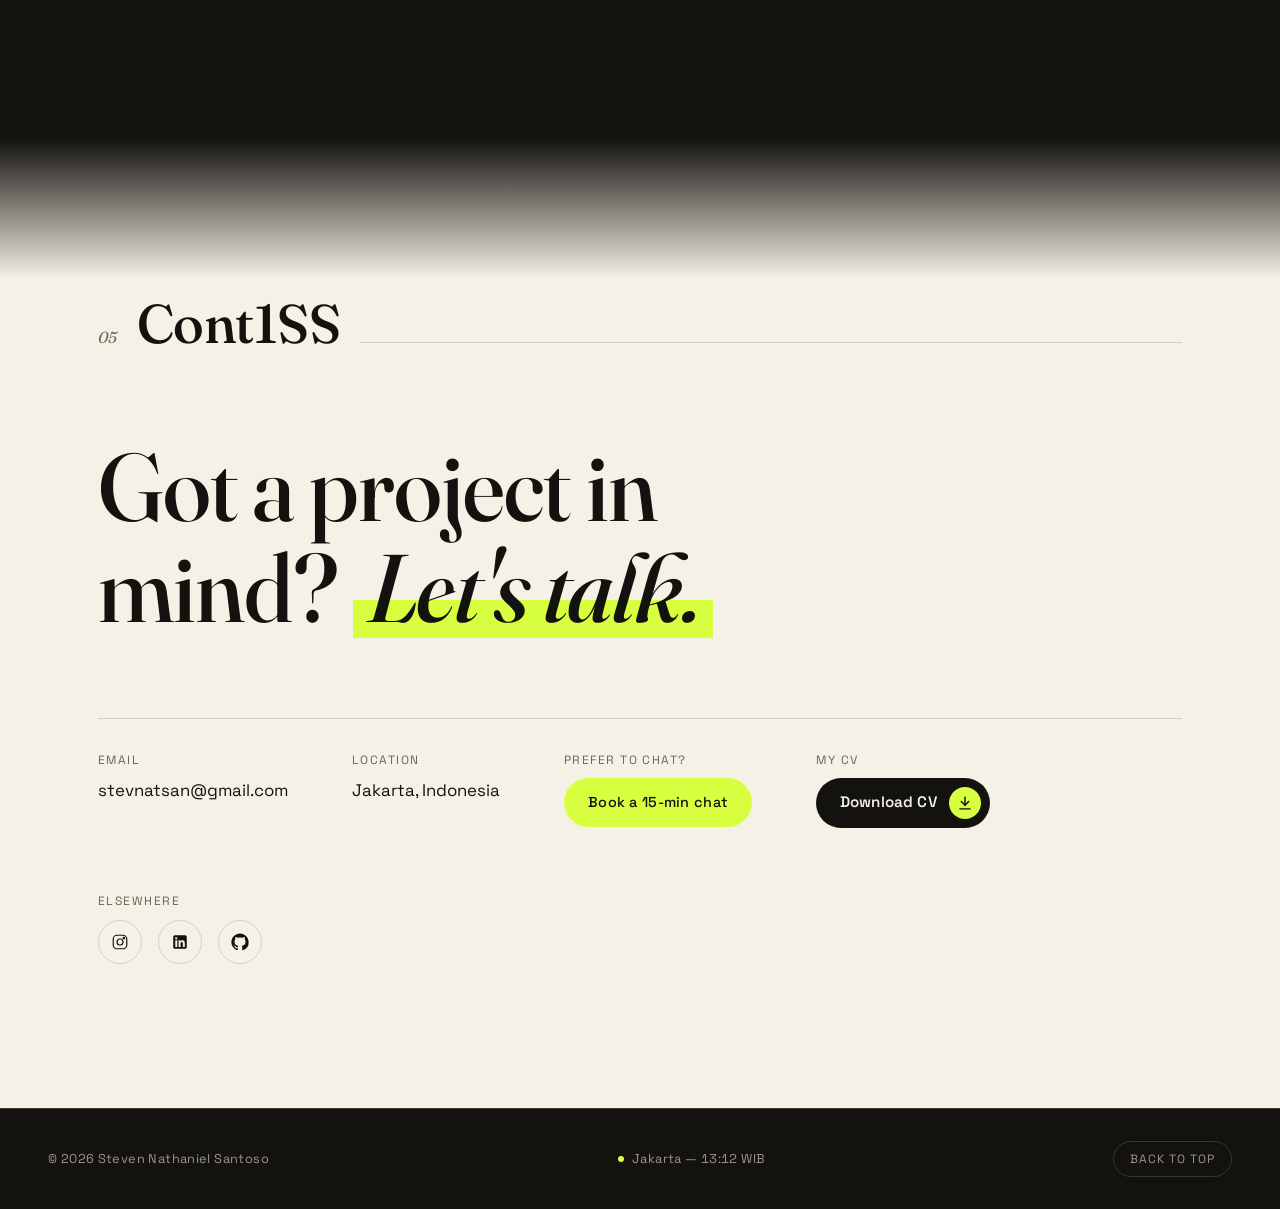
==== commit 563a106e: "Add Download CV buttons and update hero to current role Hosts the current CV at /cv/Steven-Nathaniel" ====
--- a/index.html
+++ b/index.html
@@ -62,7 +62,15 @@
 					<span class="line"><span>Computer science grad,</span></span>
 					<span class="line"><span><em>data</em> &amp; web builder.</span></span>
 				</h1>
-				<p class="hero__sub">Previously a Data Engineering intern at Samsung Research Indonesia. These days I split my time between data analysis and web development.</p>
+				<p class="hero__sub">Business Intelligence Analyst at StickEarn, building the pipelines and dashboards a startup runs on. On the side I build data and web projects like the ones below.</p>
+				<div class="hero__actions">
+					<a class="btn-cv" href="cv/Steven-Nathaniel-Santoso-CV.pdf" download="Steven-Nathaniel-Santoso-CV.pdf" data-magnetic>
+						<span class="btn-cv__label">Download CV</span>
+						<span class="btn-cv__meta">PDF</span>
+						<svg class="btn-cv__icon" viewBox="0 0 24 24" fill="none" stroke="currentColor" stroke-width="2" stroke-linecap="round" stroke-linejoin="round" aria-hidden="true"><path d="M12 4v11"/><path d="m7 10 5 5 5-5"/><path d="M5 20h14"/></svg>
+					</a>
+					<a class="btn-ghost" href="#work" data-magnetic>See my work</a>
+				</div>
 			</div>
 			<div class="hero__scroll">
 				<span class="hero__scroll-line"></span>
@@ -319,6 +327,13 @@
 						<button class="btn-accent" data-cal-link="steven-santoso" data-cal-config='{"layout":"month_view"}' data-magnetic>
 							Book a 15-min chat
 						</button>
+					</div>
+					<div class="contact__col">
+						<span class="label">My CV</span>
+						<a class="btn-cv btn-cv--small" href="cv/Steven-Nathaniel-Santoso-CV.pdf" download="Steven-Nathaniel-Santoso-CV.pdf" data-magnetic>
+							<span class="btn-cv__label">Download CV</span>
+							<svg class="btn-cv__icon" viewBox="0 0 24 24" fill="none" stroke="currentColor" stroke-width="2" stroke-linecap="round" stroke-linejoin="round" aria-hidden="true"><path d="M12 4v11"/><path d="m7 10 5 5 5-5"/><path d="M5 20h14"/></svg>
+						</a>
 					</div>
 					<div class="contact__col">
 						<span class="label">Elsewhere</span>
--- a/assets/css/portfolio.css
+++ b/assets/css/portfolio.css
@@ -307,6 +307,72 @@
   transition: transform .3s var(--ease), box-shadow .3s var(--ease);
 }
 .btn-accent:hover{ transform: translateY(-2px); box-shadow: 0 10px 28px rgba(215,255,63,.28); }
+
+/* ---------- CV download + ghost buttons ---------- */
+.hero__actions{
+  position: relative;
+  z-index: 1;
+  display: flex;
+  flex-wrap: wrap;
+  align-items: center;
+  gap: .9rem 1.25rem;
+  margin-top: 2.25rem;
+}
+.btn-cv, .btn-cv[data-magnetic]{
+  display: inline-flex;
+  align-items: center;
+  gap: .75rem;
+  padding: .55rem .6rem .55rem 1.5rem;
+  border-radius: 999px;
+  background: var(--accent);
+  color: var(--accent-ink);
+  font-weight: 600;
+  font-size: .95rem;
+  letter-spacing: .01em;
+  text-decoration: none;
+  box-shadow: 0 0 0 0 rgba(215,255,63,0);
+  transition: transform .3s var(--ease), box-shadow .3s var(--ease);
+}
+.btn-cv__meta{
+  font-size: .68rem;
+  font-weight: 700;
+  letter-spacing: .14em;
+  padding: .2rem .45rem;
+  border-radius: 6px;
+  border: 1.5px solid currentColor;
+  opacity: .7;
+}
+.btn-cv__icon{
+  width: 2.3rem;
+  height: 2.3rem;
+  padding: .55rem;
+  border-radius: 50%;
+  background: var(--accent-ink);
+  color: var(--accent);
+  flex: none;
+  transition: transform .35s var(--ease);
+}
+.btn-cv:hover{ transform: translateY(-2px); box-shadow: 0 12px 30px rgba(215,255,63,.3); }
+.btn-cv:hover .btn-cv__icon{ transform: translateY(2px); }
+.btn-cv:focus-visible, .btn-ghost:focus-visible{ outline: 2px solid var(--accent); outline-offset: 3px; }
+.btn-cv--small{ font-size: .9rem; padding: .4rem .45rem .4rem 1.2rem; }
+.btn-cv--small .btn-cv__icon{ width: 2rem; height: 2rem; padding: .45rem; }
+.tone-light .btn-cv{ background: var(--ink); color: var(--bg); }
+.tone-light .btn-cv__icon{ background: var(--accent); color: var(--accent-ink); }
+.tone-light .btn-cv:hover{ box-shadow: 0 12px 30px rgba(20,18,15,.22); }
+.btn-ghost, .btn-ghost[data-magnetic]{
+  display: inline-flex;
+  align-items: center;
+  padding: .85rem 1.4rem;
+  border-radius: 999px;
+  border: 1px solid var(--line);
+  color: var(--ink);
+  font-size: .95rem;
+  text-decoration: none;
+  transition: border-color .3s var(--ease), color .3s var(--ease);
+}
+.btn-ghost:hover{ border-color: var(--accent); color: var(--accent); }
+@media (hover: none){ .btn-cv:active{ transform: scale(.96); } }
 
 /* ---------- hero ---------- */
 .hero{
